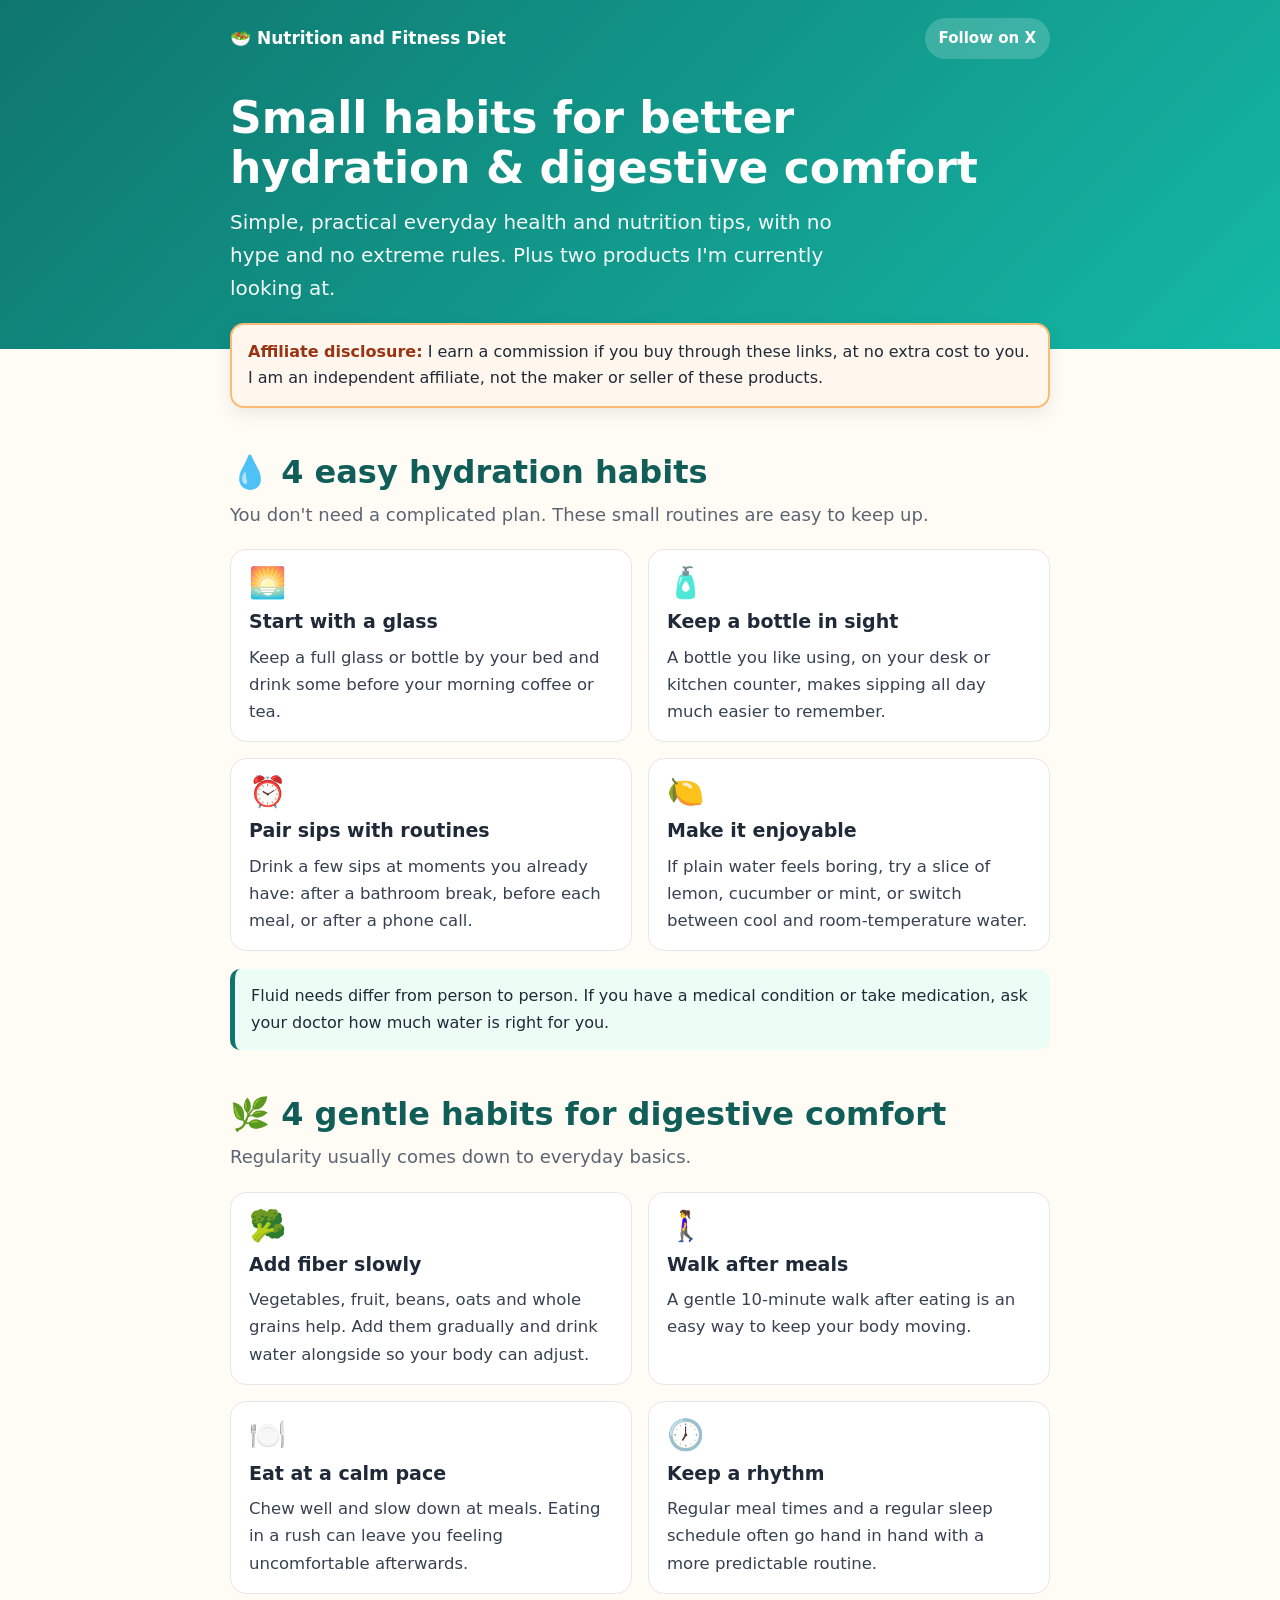
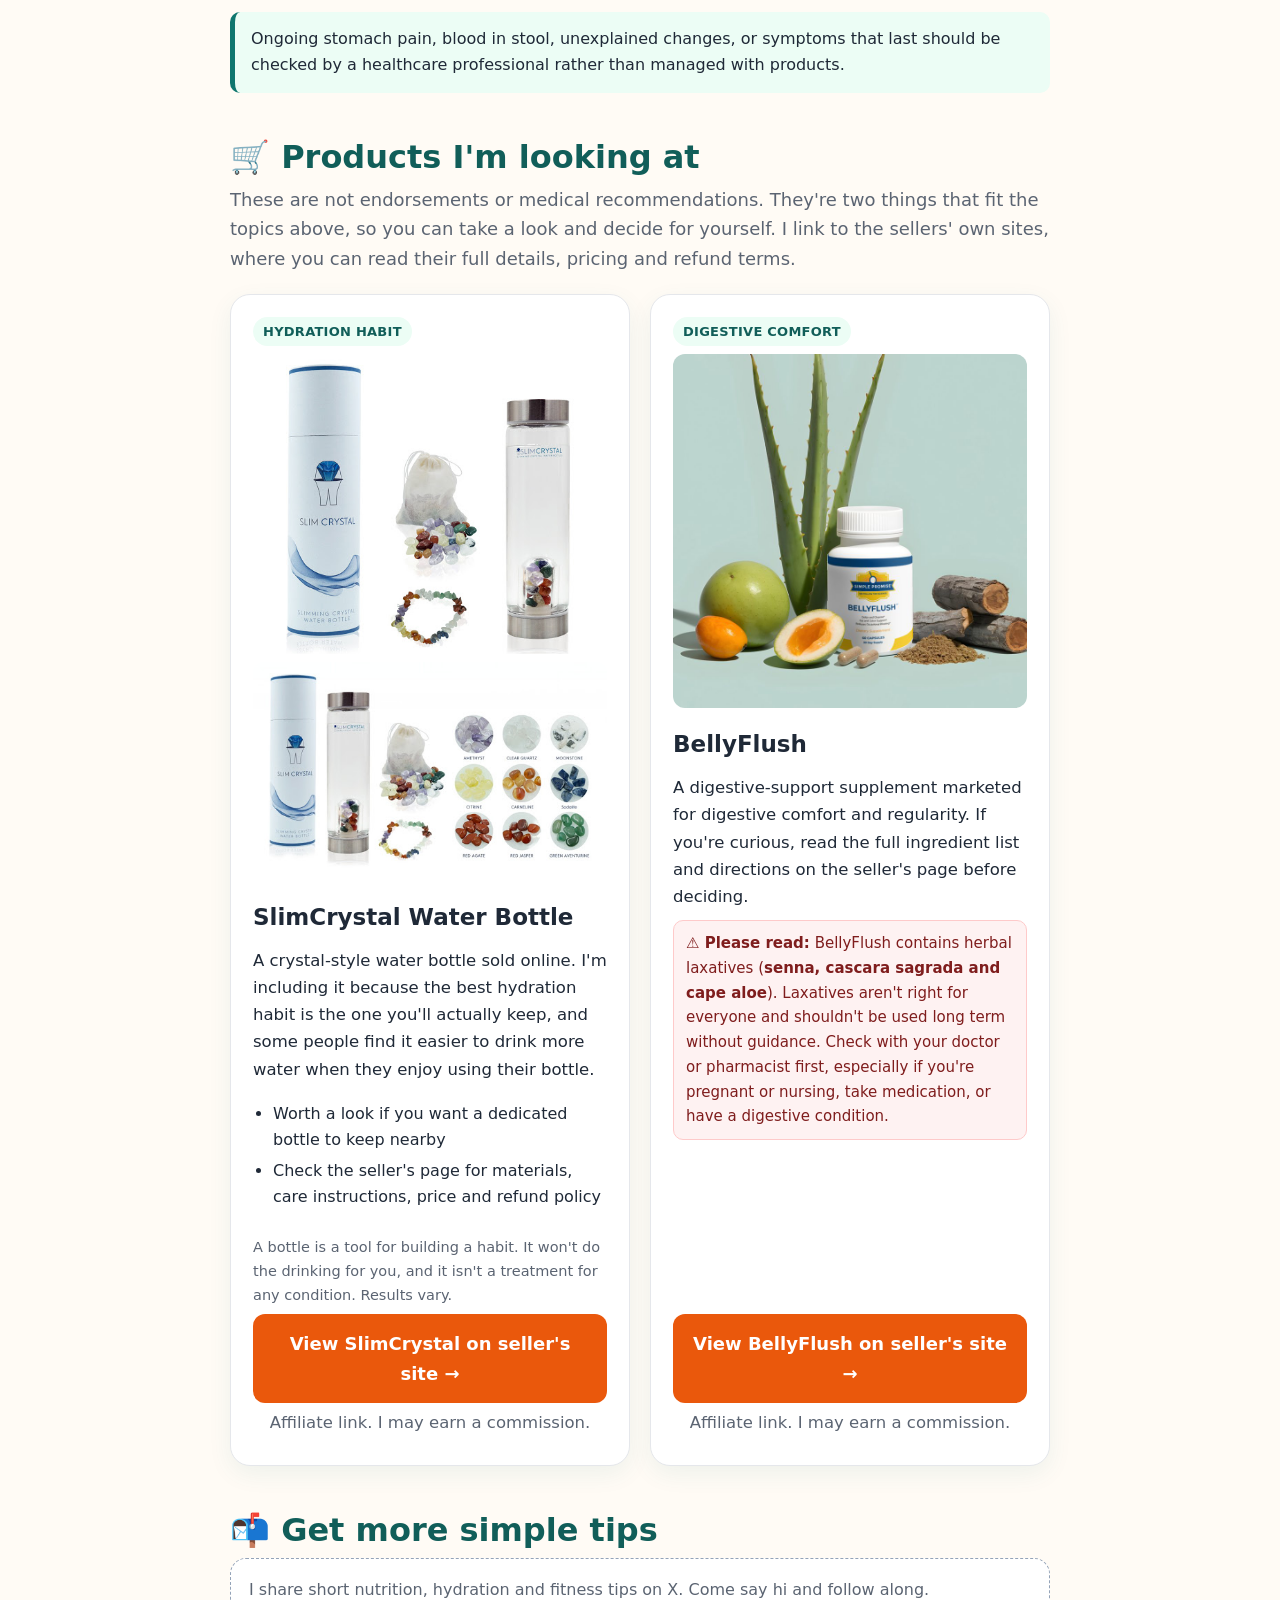
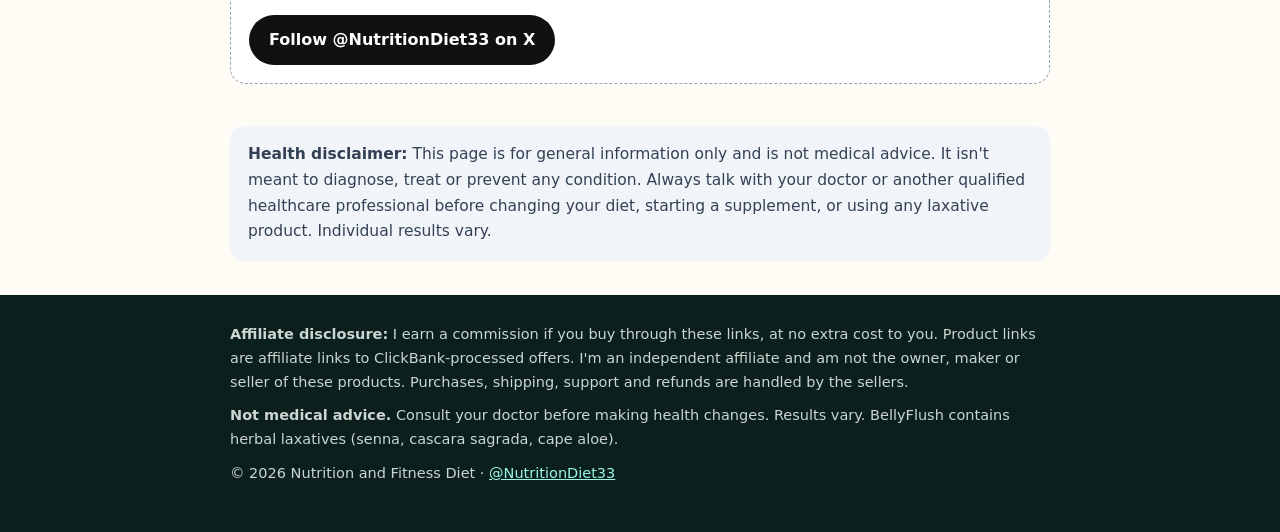
==== index.html @ aa46ad28 "Add SlimCrystal photos" ====
<!DOCTYPE html>
<html lang="en">
<head>
<meta charset="utf-8">
<meta name="viewport" content="width=device-width, initial-scale=1">
<title>Nutrition and Fitness Diet | Simple Hydration &amp; Gut-Health Habits</title>
<meta name="description" content="Simple, practical hydration and digestive-comfort habits for everyday life, plus two products I'm looking at (affiliate links).">
<meta name="theme-color" content="#0f766e">
<meta property="og:title" content="Nutrition and Fitness Diet: Simple Hydration &amp; Gut-Health Habits">
<meta property="og:description" content="Practical everyday habits for hydration and digestive comfort, plus products I'm looking at (affiliate links).">
<meta property="og:type" content="website">
<link rel="icon" href="data:image/svg+xml,%3Csvg xmlns='http://www.w3.org/2000/svg' viewBox='0 0 100 100'%3E%3Ctext y='.9em' font-size='90'%3E🥗%3C/text%3E%3C/svg%3E">
<style>
:root{--teal:#0f766e;--teal-d:#115e59;--mint:#ecfdf5;--sand:#fffbf5;--ink:#1f2937;--muted:#5b6472;--line:#e5e7eb;--accent:#ea580c}
*{box-sizing:border-box}
html{scroll-behavior:smooth}
body{margin:0;font-family:system-ui,-apple-system,"Segoe UI",Roboto,Helvetica,Arial,sans-serif;color:var(--ink);background:var(--sand);line-height:1.65;font-size:18px;-webkit-text-size-adjust:100%}
a{color:var(--teal-d)}
.wrap{max-width:860px;margin:0 auto;padding:0 20px}
header{background:linear-gradient(135deg,var(--teal),#14b8a6);color:#fff;padding:18px 0 44px}
.nav{display:flex;justify-content:space-between;align-items:center;gap:12px;font-weight:700}
.nav a{color:#fff;text-decoration:none;font-weight:600;font-size:15px;background:rgba(255,255,255,.18);padding:8px 14px;border-radius:999px}
.brand{font-size:17px;display:flex;align-items:center;gap:8px}
h1{font-size:clamp(28px,6vw,44px);line-height:1.15;margin:34px 0 12px}
header p.lead{font-size:clamp(17px,3.5vw,20px);max-width:620px;margin:0;opacity:.96}
.disclosure{background:#fff7ed;border:2px solid #fdba74;border-radius:14px;padding:14px 16px;margin:-26px 0 8px;font-size:16px;position:relative;box-shadow:0 6px 18px rgba(0,0,0,.08)}
.disclosure strong{color:#9a3412}
section{padding:36px 0 8px}
h2{font-size:clamp(23px,4.5vw,32px);line-height:1.25;margin:0 0 8px;color:var(--teal-d)}
.sub{color:var(--muted);margin:0 0 20px}
.grid{display:grid;gap:16px}
@media(min-width:680px){.grid.two{grid-template-columns:1fr 1fr}}
.tip{background:#fff;border:1px solid var(--line);border-radius:16px;padding:18px 18px 16px}
.tip .ic{font-size:30px;line-height:1}
.tip h3{margin:8px 0 6px;font-size:19px}
.tip p{margin:0;font-size:16.5px;color:#374151}
.note{background:var(--mint);border-left:5px solid var(--teal);border-radius:10px;padding:14px 16px;font-size:16px;margin-top:18px}
.cards{display:grid;gap:20px}
@media(min-width:760px){.cards{grid-template-columns:1fr 1fr}}
.card{background:#fff;border:1px solid var(--line);border-radius:20px;padding:22px;display:flex;flex-direction:column;box-shadow:0 8px 24px rgba(15,118,110,.07)}
.card .badge{align-self:flex-start;background:var(--mint);color:var(--teal-d);font-size:13px;font-weight:700;padding:4px 10px;border-radius:999px;letter-spacing:.02em}
.card .emoji{font-size:44px;margin:10px 0 0}
.card h3{font-size:23px;margin:6px 0 4px}
.card p{font-size:16.5px;margin:6px 0}
.card ul{padding-left:20px;margin:8px 0 16px;font-size:16px}
.card li{margin:4px 0}
.warn{background:#fef2f2;border:1px solid #fecaca;color:#7f1d1d;border-radius:10px;padding:10px 12px;font-size:15px;margin:4px 0 14px}
.card .spacer{flex:1}
.btn{display:block;text-align:center;background:var(--accent);color:#fff;text-decoration:none;font-weight:700;font-size:18px;padding:15px 18px;border-radius:12px;min-height:48px}
.btn:hover,.btn:focus{background:#c2410c}
.fine{font-size:13.5px;color:var(--muted);text-align:center;margin:8px 0 0}
.signup{background:#fff;border:1px dashed #94a3b8;border-radius:16px;padding:18px;margin-top:8px}
.signup p{margin:0;font-size:16px;color:var(--muted)}
.signup a.xbtn{display:inline-block;margin-top:12px;background:#111;color:#fff;text-decoration:none;font-weight:700;padding:12px 20px;border-radius:999px;font-size:16px}
.disclaimer{background:#f1f5f9;border-radius:14px;padding:16px 18px;font-size:15.5px;color:#334155;margin:34px 0 0}
footer{margin-top:34px;background:#0b1f1d;color:#cbd5d1;padding:28px 0 36px;font-size:14.5px}
footer a{color:#99f6e4}
footer p{margin:0 0 10px}
:focus-visible{outline:3px solid #fbbf24;outline-offset:2px}
</style>
</head>
<body>
<header>
  <div class="wrap">
    <div class="nav">
      <span class="brand">🥗 Nutrition and Fitness Diet</span>
      <a href="https://x.com/NutritionDiet33" target="_blank" rel="noopener">Follow on X</a>
    </div>
    <h1>Small habits for better hydration &amp; digestive comfort</h1>
    <p class="lead">Simple, practical everyday health and nutrition tips, with no hype and no extreme rules. Plus two products I'm currently looking at.</p>
  </div>
</header>

<main class="wrap">
  <div class="disclosure" role="note">
    <strong>Affiliate disclosure:</strong> I earn a commission if you buy through these links, at no extra cost to you. I am an independent affiliate, not the maker or seller of these products.
  </div>

  <section id="hydration">
    <h2>💧 4 easy hydration habits</h2>
    <p class="sub">You don't need a complicated plan. These small routines are easy to keep up.</p>
    <div class="grid two">
      <div class="tip"><div class="ic">🌅</div><h3>Start with a glass</h3><p>Keep a full glass or bottle by your bed and drink some before your morning coffee or tea.</p></div>
      <div class="tip"><div class="ic">🧴</div><h3>Keep a bottle in sight</h3><p>A bottle you like using, on your desk or kitchen counter, makes sipping all day much easier to remember.</p></div>
      <div class="tip"><div class="ic">⏰</div><h3>Pair sips with routines</h3><p>Drink a few sips at moments you already have: after a bathroom break, before each meal, or after a phone call.</p></div>
      <div class="tip"><div class="ic">🍋</div><h3>Make it enjoyable</h3><p>If plain water feels boring, try a slice of lemon, cucumber or mint, or switch between cool and room-temperature water.</p></div>
    </div>
    <div class="note">Fluid needs differ from person to person. If you have a medical condition or take medication, ask your doctor how much water is right for you.</div>
  </section>

  <section id="gut">
    <h2>🌿 4 gentle habits for digestive comfort</h2>
    <p class="sub">Regularity usually comes down to everyday basics.</p>
    <div class="grid two">
      <div class="tip"><div class="ic">🥦</div><h3>Add fiber slowly</h3><p>Vegetables, fruit, beans, oats and whole grains help. Add them gradually and drink water alongside so your body can adjust.</p></div>
      <div class="tip"><div class="ic">🚶‍♀️</div><h3>Walk after meals</h3><p>A gentle 10-minute walk after eating is an easy way to keep your body moving.</p></div>
      <div class="tip"><div class="ic">🍽️</div><h3>Eat at a calm pace</h3><p>Chew well and slow down at meals. Eating in a rush can leave you feeling uncomfortable afterwards.</p></div>
      <div class="tip"><div class="ic">🕖</div><h3>Keep a rhythm</h3><p>Regular meal times and a regular sleep schedule often go hand in hand with a more predictable routine.</p></div>
    </div>
    <div class="note">Ongoing stomach pain, blood in stool, unexplained changes, or symptoms that last should be checked by a healthcare professional rather than managed with products.</div>
  </section>

  <section id="products">
    <h2>🛒 Products I'm looking at</h2>
    <p class="sub">These are not endorsements or medical recommendations. They're two things that fit the topics above, so you can take a look and decide for yourself. I link to the sellers' own sites, where you can read their full details, pricing and refund terms.</p>
    <div class="cards">

      <article class="card">
        <span class="badge">HYDRATION HABIT</span>
        <img src="slimcrystal-1.jpg" alt="SlimCrystal glass water bottle with gift tube, crystal pouch and bracelet" width="512" height="433" loading="lazy" style="width:100%;height:auto;border-radius:12px;display:block;background:#fff;margin:8px 0 8px">
        <img src="slimcrystal-2.jpg" alt="SlimCrystal bottle set and the crystals included" width="512" height="317" loading="lazy" style="width:100%;height:auto;border-radius:12px;display:block;background:#fff;margin:0 0 12px">
        <h3>SlimCrystal Water Bottle</h3>
        <p>A crystal-style water bottle sold online. I'm including it because the best hydration habit is the one you'll actually keep, and some people find it easier to drink more water when they enjoy using their bottle.</p>
        <ul>
          <li>Worth a look if you want a dedicated bottle to keep nearby</li>
          <li>Check the seller's page for materials, care instructions, price and refund policy</li>
        </ul>
        <p style="font-size:14.5px;color:var(--muted)">A bottle is a tool for building a habit. It won't do the drinking for you, and it isn't a treatment for any condition. Results vary.</p>
        <div class="spacer"></div>
        <a class="btn" href="https://e55ddir9w6vea29dpgvyzu5lps.hop.clickbank.net" target="_blank" rel="sponsored nofollow noopener">View SlimCrystal on seller's site →</a>
        <p class="fine">Affiliate link. I may earn a commission.</p>
      </article>

      <article class="card">
        <span class="badge">DIGESTIVE COMFORT</span>
        <img src="bellyflush.jpg" alt="BellyFlush supplement bottle with aloe, fruit and bark" width="800" height="800" loading="lazy" style="width:100%;height:auto;border-radius:12px;margin:8px 0 12px;display:block">
        <h3>BellyFlush</h3>
        <p>A digestive-support supplement marketed for digestive comfort and regularity. If you're curious, read the full ingredient list and directions on the seller's page before deciding.</p>
        <div class="warn"><strong>⚠️ Please read:</strong> BellyFlush contains herbal laxatives (<strong>senna, cascara sagrada and cape aloe</strong>). Laxatives aren't right for everyone and shouldn't be used long term without guidance. Check with your doctor or pharmacist first, especially if you're pregnant or nursing, take medication, or have a digestive condition.</div>
        <div class="spacer"></div>
        <a class="btn" href="https://a578drvfzavfnsa5oa-wj38r28.hop.clickbank.net" target="_blank" rel="sponsored nofollow noopener">View BellyFlush on seller's site →</a>
        <p class="fine">Affiliate link. I may earn a commission.</p>
      </article>

    </div>
  </section>

  <section id="follow">
    <h2>📬 Get more simple tips</h2>
    <div class="signup">
      <p>I share short nutrition, hydration and fitness tips on X. Come say hi and follow along.</p>
      <a class="xbtn" href="https://x.com/NutritionDiet33" target="_blank" rel="noopener">Follow @NutritionDiet33 on X</a>
    </div>
  </section>

  <div class="disclaimer">
    <strong>Health disclaimer:</strong> This page is for general information only and is not medical advice. It isn't meant to diagnose, treat or prevent any condition. Always talk with your doctor or another qualified healthcare professional before changing your diet, starting a supplement, or using any laxative product. Individual results vary.
  </div>
</main>

<footer>
  <div class="wrap">
    <p><strong>Affiliate disclosure:</strong> I earn a commission if you buy through these links, at no extra cost to you. Product links are affiliate links to ClickBank-processed offers. I'm an independent affiliate and am not the owner, maker or seller of these products. Purchases, shipping, support and refunds are handled by the sellers.</p>
    <p><strong>Not medical advice.</strong> Consult your doctor before making health changes. Results vary. BellyFlush contains herbal laxatives (senna, cascara sagrada, cape aloe).</p>
    <p>© <span id="y">2026</span> Nutrition and Fitness Diet · <a href="https://x.com/NutritionDiet33" target="_blank" rel="noopener">@NutritionDiet33</a></p>
  </div>
</footer>
<script>document.getElementById('y').textContent=new Date().getFullYear()</script>
</body>
</html>
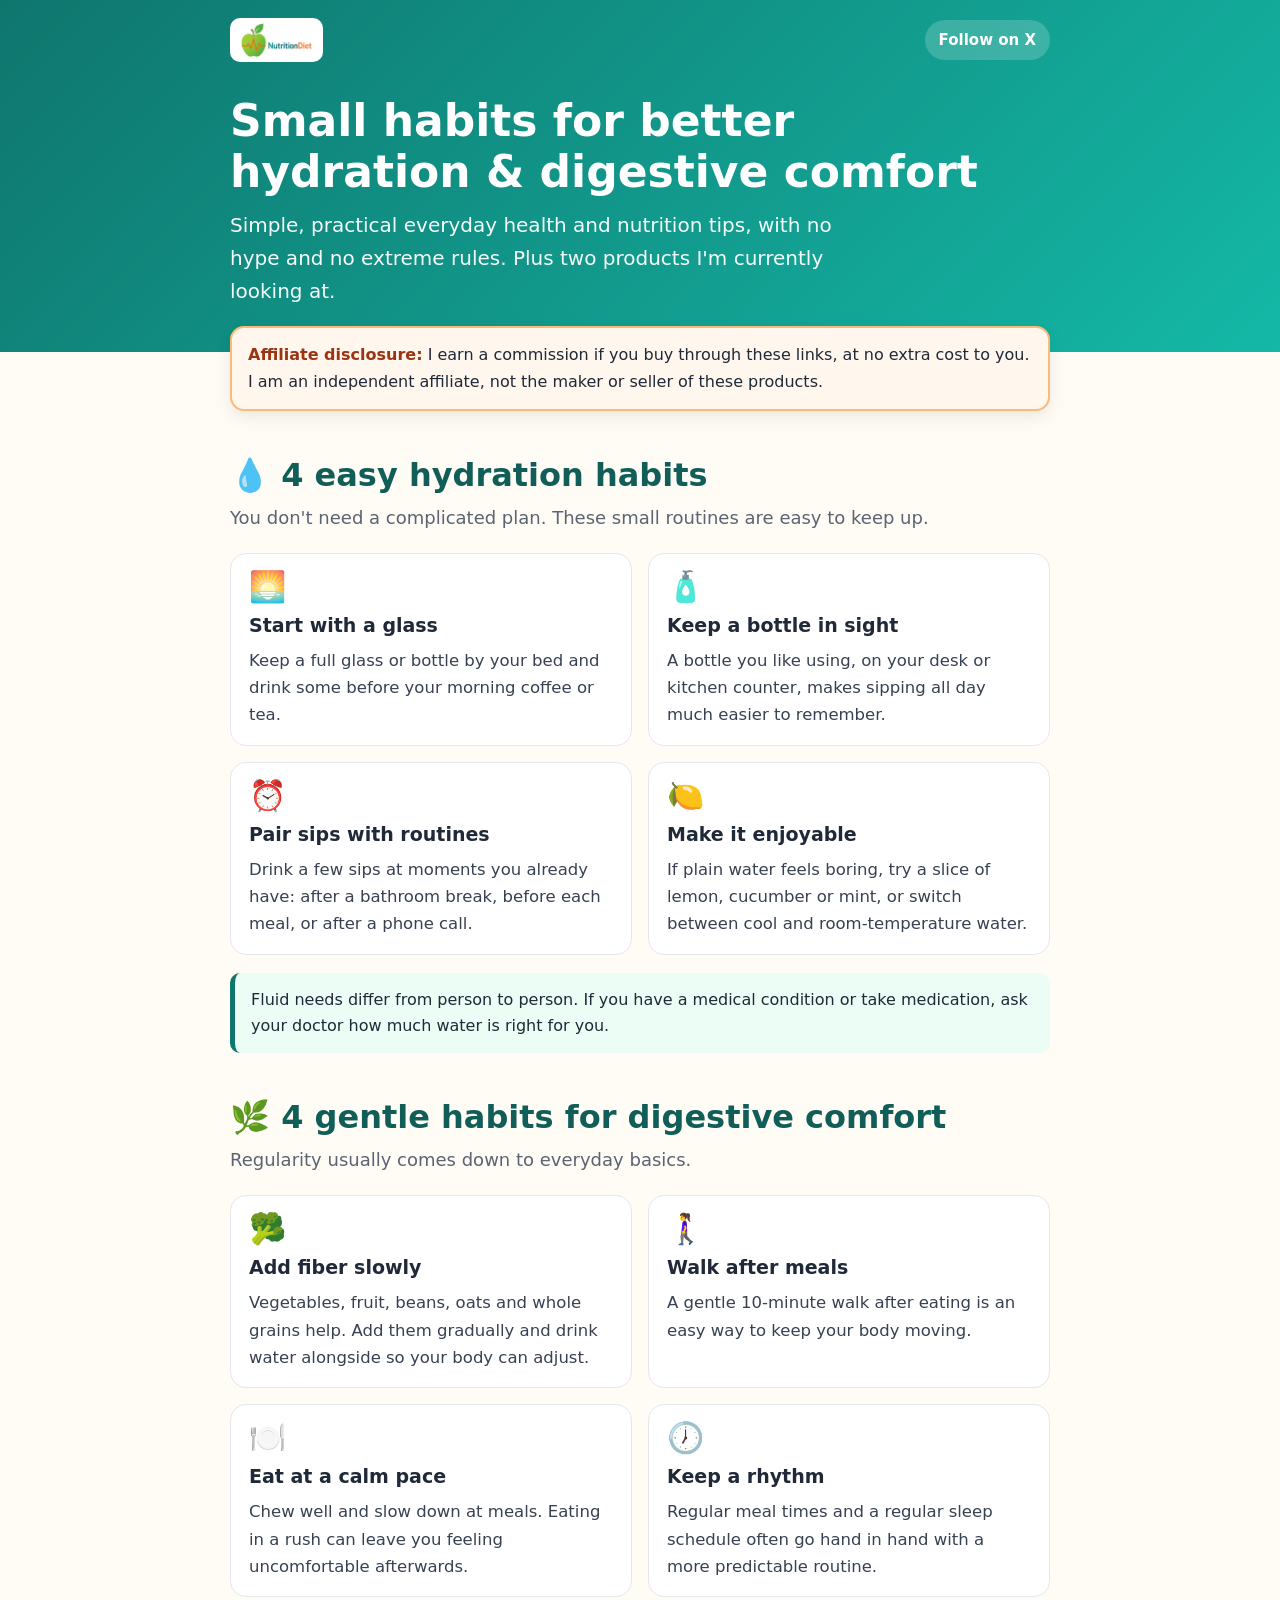
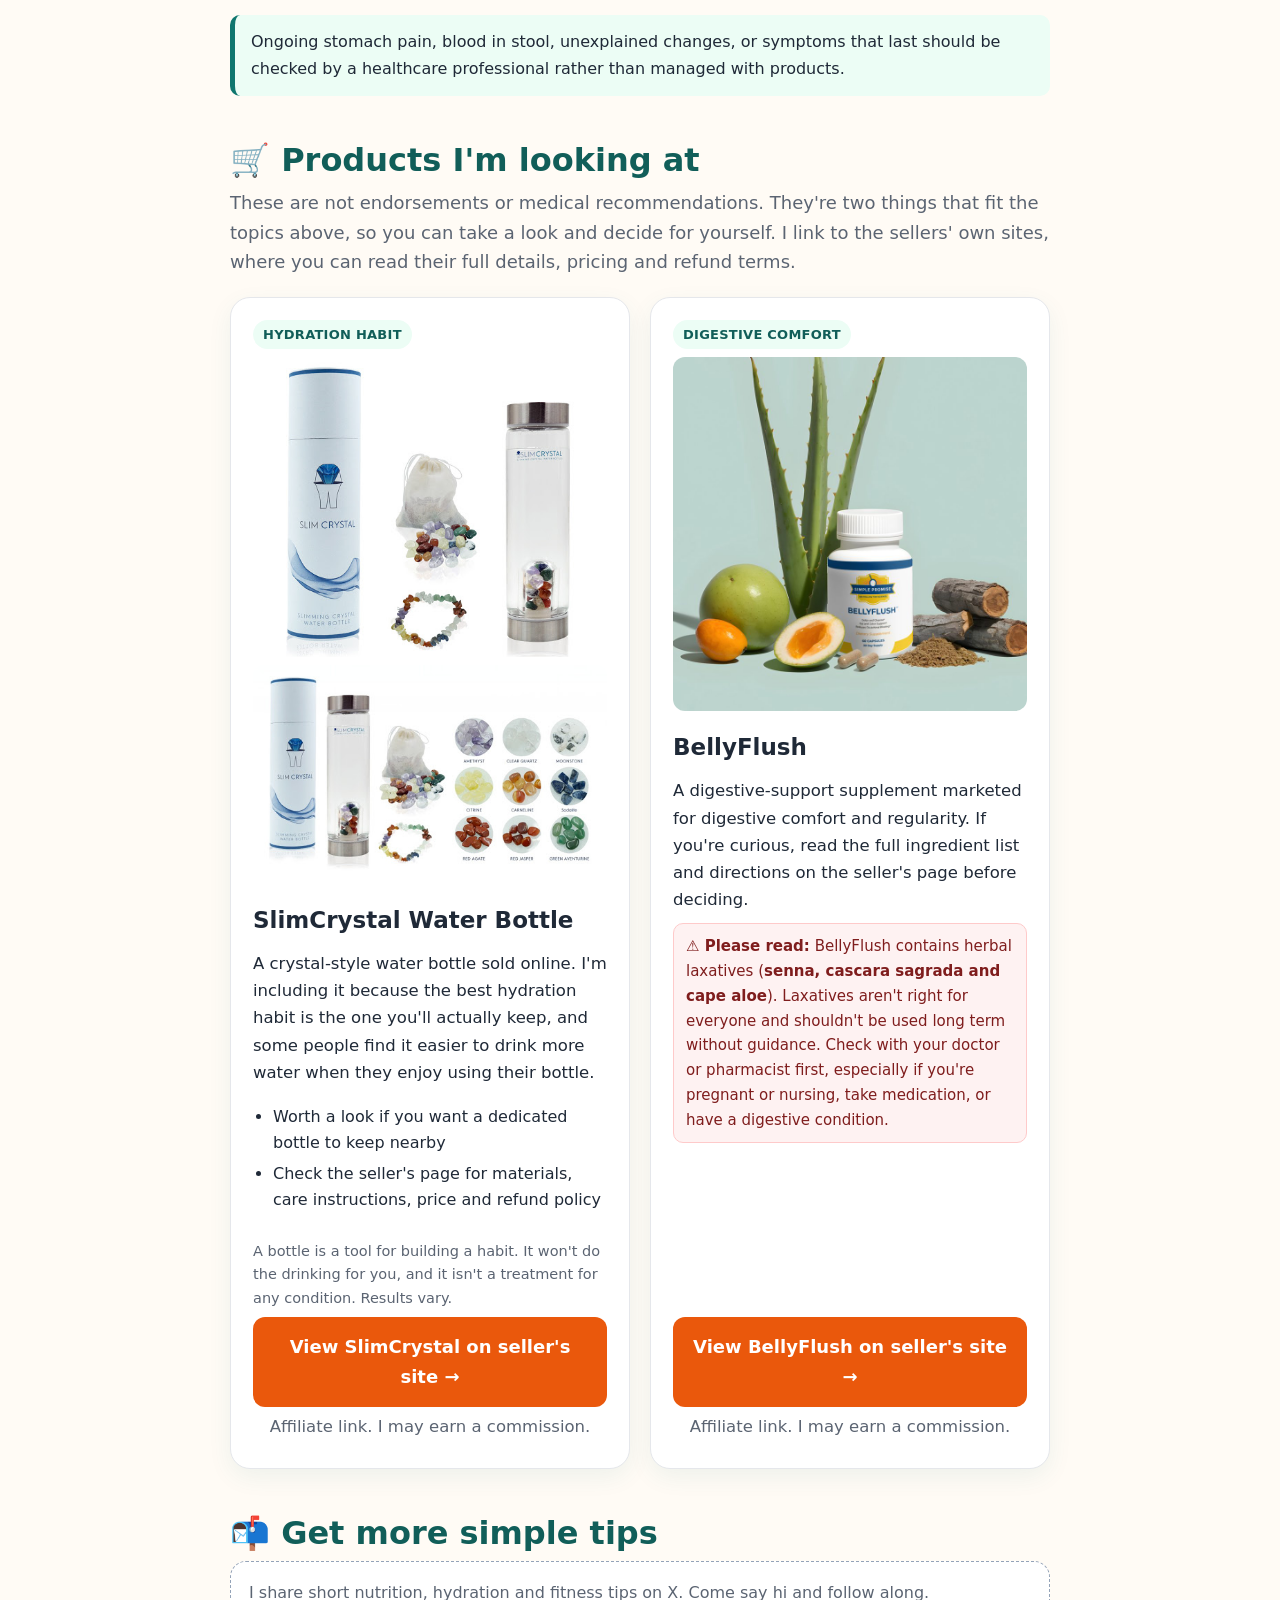
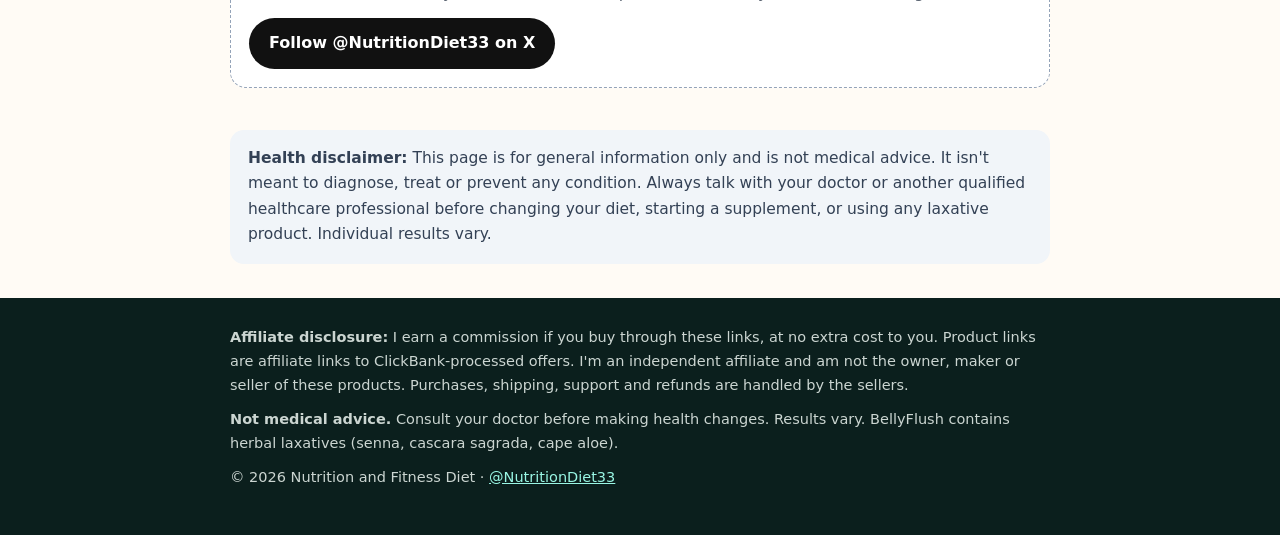
==== commit 06194462: "Use logo in header" ====
--- a/index.html
+++ b/index.html
@@ -63,7 +63,7 @@
 <header>
   <div class="wrap">
     <div class="nav">
-      <span class="brand">🥗 Nutrition and Fitness Diet</span>
+      <span class="brand"><img src="logo.png" alt="NutritionDiet logo" width="600" height="294" style="height:44px;width:auto;background:#fff;border-radius:10px;padding:4px 10px;display:block"></span>
       <a href="https://x.com/NutritionDiet33" target="_blank" rel="noopener">Follow on X</a>
     </div>
     <h1>Small habits for better hydration &amp; digestive comfort</h1>
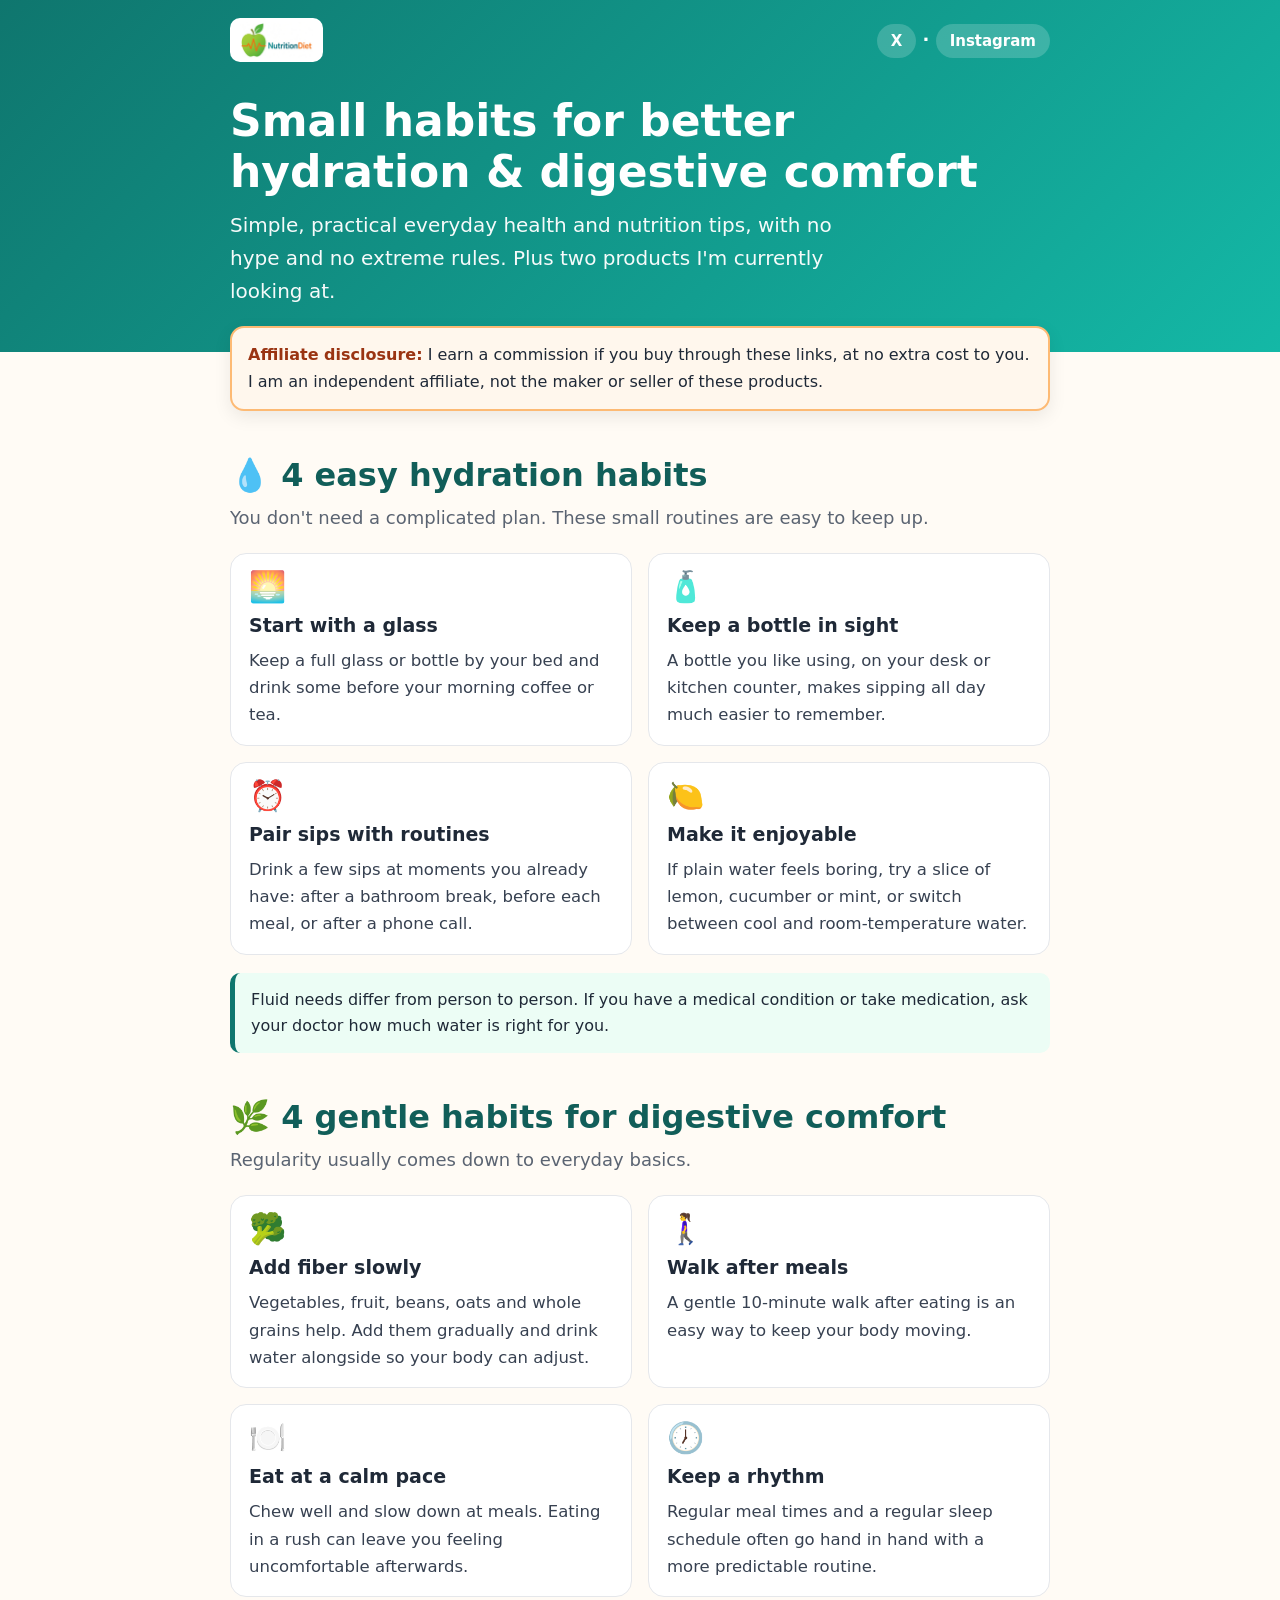
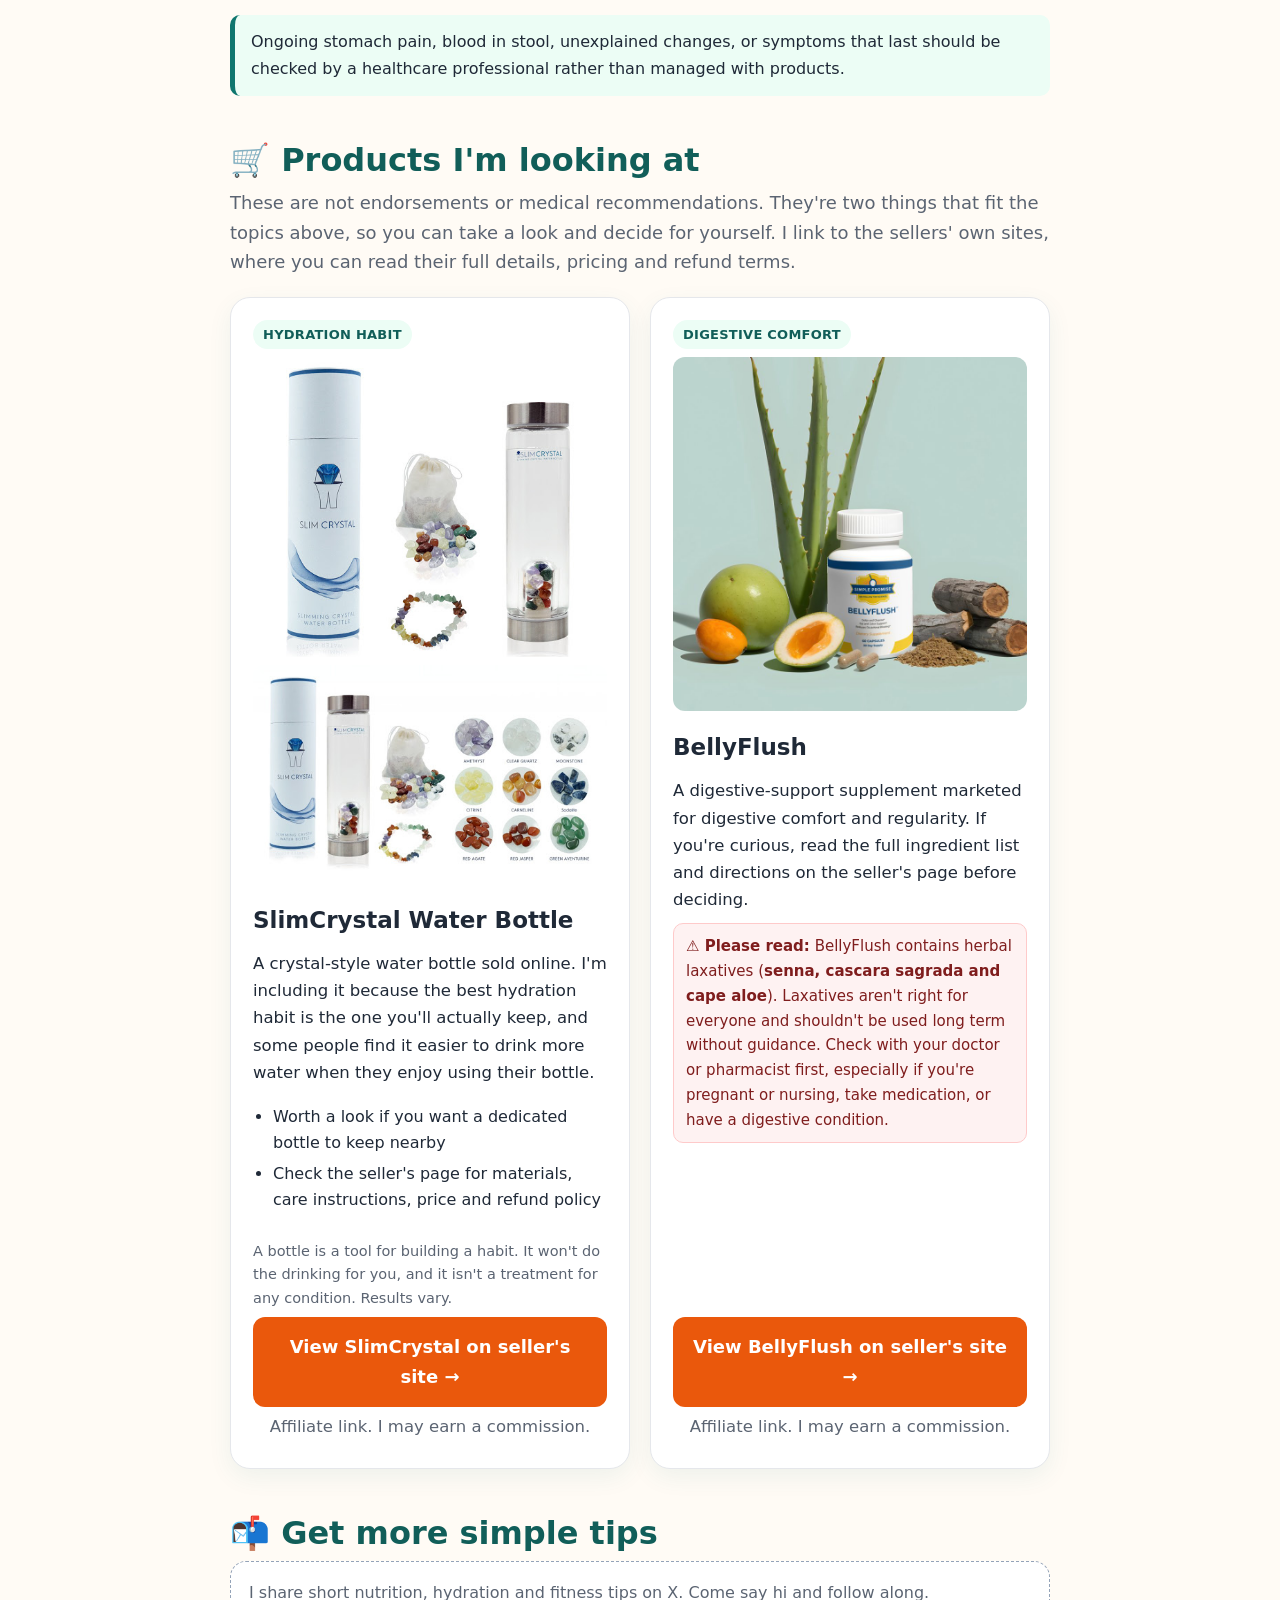
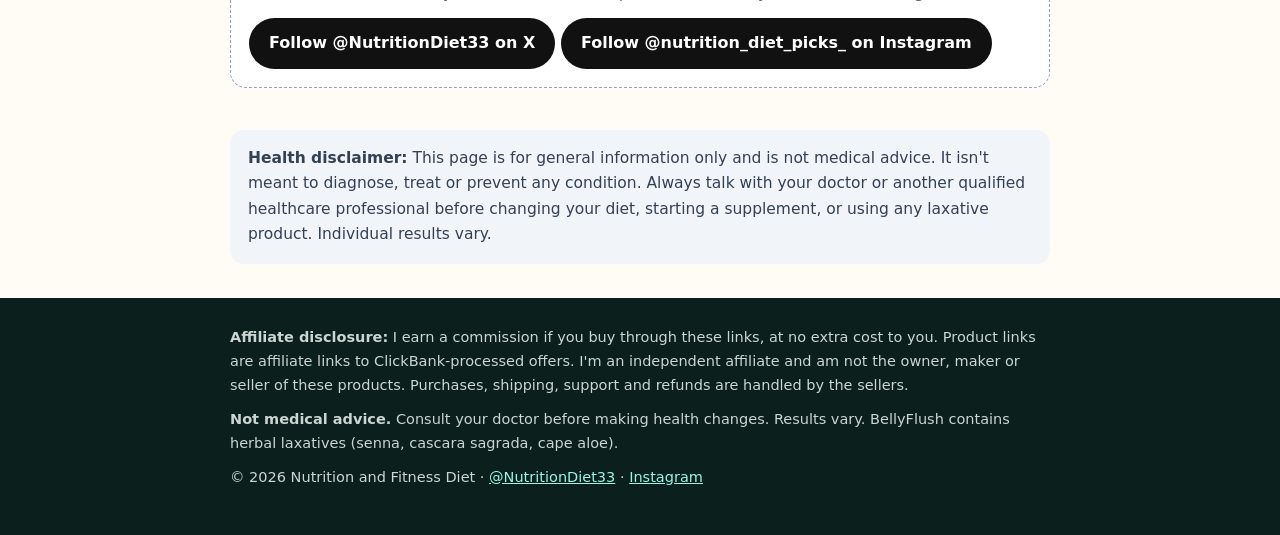
==== commit 34c34723: "Add Instagram links" ====
--- a/index.html
+++ b/index.html
@@ -64,7 +64,7 @@
   <div class="wrap">
     <div class="nav">
       <span class="brand"><img src="logo.png" alt="NutritionDiet logo" width="600" height="294" style="height:44px;width:auto;background:#fff;border-radius:10px;padding:4px 10px;display:block"></span>
-      <a href="https://x.com/NutritionDiet33" target="_blank" rel="noopener">Follow on X</a>
+      <span><a href="https://x.com/NutritionDiet33" target="_blank" rel="noopener">X</a> · <a href="https://www.instagram.com/nutrition_diet_picks_/" target="_blank" rel="noopener">Instagram</a></span>
     </div>
     <h1>Small habits for better hydration &amp; digestive comfort</h1>
     <p class="lead">Simple, practical everyday health and nutrition tips, with no hype and no extreme rules. Plus two products I'm currently looking at.</p>
@@ -140,6 +140,7 @@
     <div class="signup">
       <p>I share short nutrition, hydration and fitness tips on X. Come say hi and follow along.</p>
       <a class="xbtn" href="https://x.com/NutritionDiet33" target="_blank" rel="noopener">Follow @NutritionDiet33 on X</a>
+      <a class="xbtn" href="https://www.instagram.com/nutrition_diet_picks_/" target="_blank" rel="noopener" style="margin-top:10px">Follow @nutrition_diet_picks_ on Instagram</a>
     </div>
   </section>
 
@@ -152,7 +153,7 @@
   <div class="wrap">
     <p><strong>Affiliate disclosure:</strong> I earn a commission if you buy through these links, at no extra cost to you. Product links are affiliate links to ClickBank-processed offers. I'm an independent affiliate and am not the owner, maker or seller of these products. Purchases, shipping, support and refunds are handled by the sellers.</p>
     <p><strong>Not medical advice.</strong> Consult your doctor before making health changes. Results vary. BellyFlush contains herbal laxatives (senna, cascara sagrada, cape aloe).</p>
-    <p>© <span id="y">2026</span> Nutrition and Fitness Diet · <a href="https://x.com/NutritionDiet33" target="_blank" rel="noopener">@NutritionDiet33</a></p>
+    <p>© <span id="y">2026</span> Nutrition and Fitness Diet · <a href="https://x.com/NutritionDiet33" target="_blank" rel="noopener">@NutritionDiet33</a> · <a href="https://www.instagram.com/nutrition_diet_picks_/" target="_blank" rel="noopener">Instagram</a></p>
   </div>
 </footer>
 <script>document.getElementById('y').textContent=new Date().getFullYear()</script>
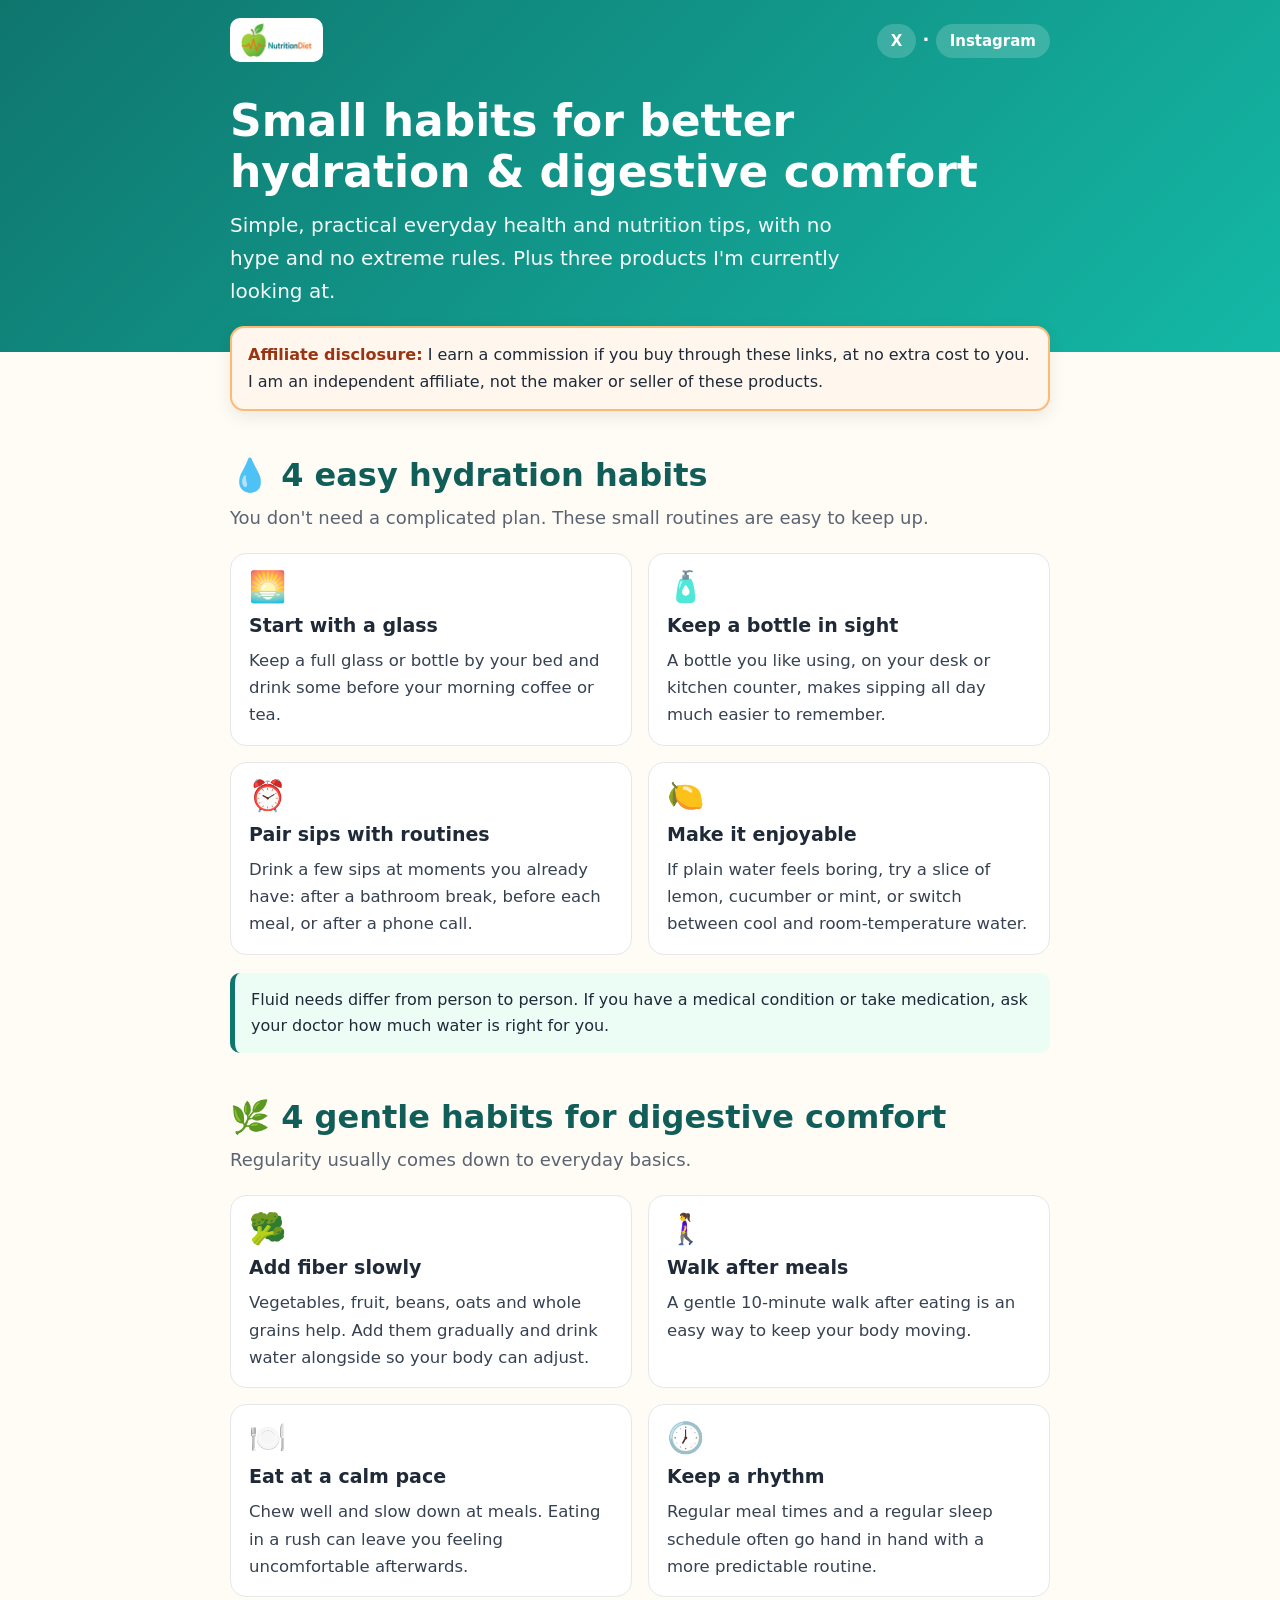
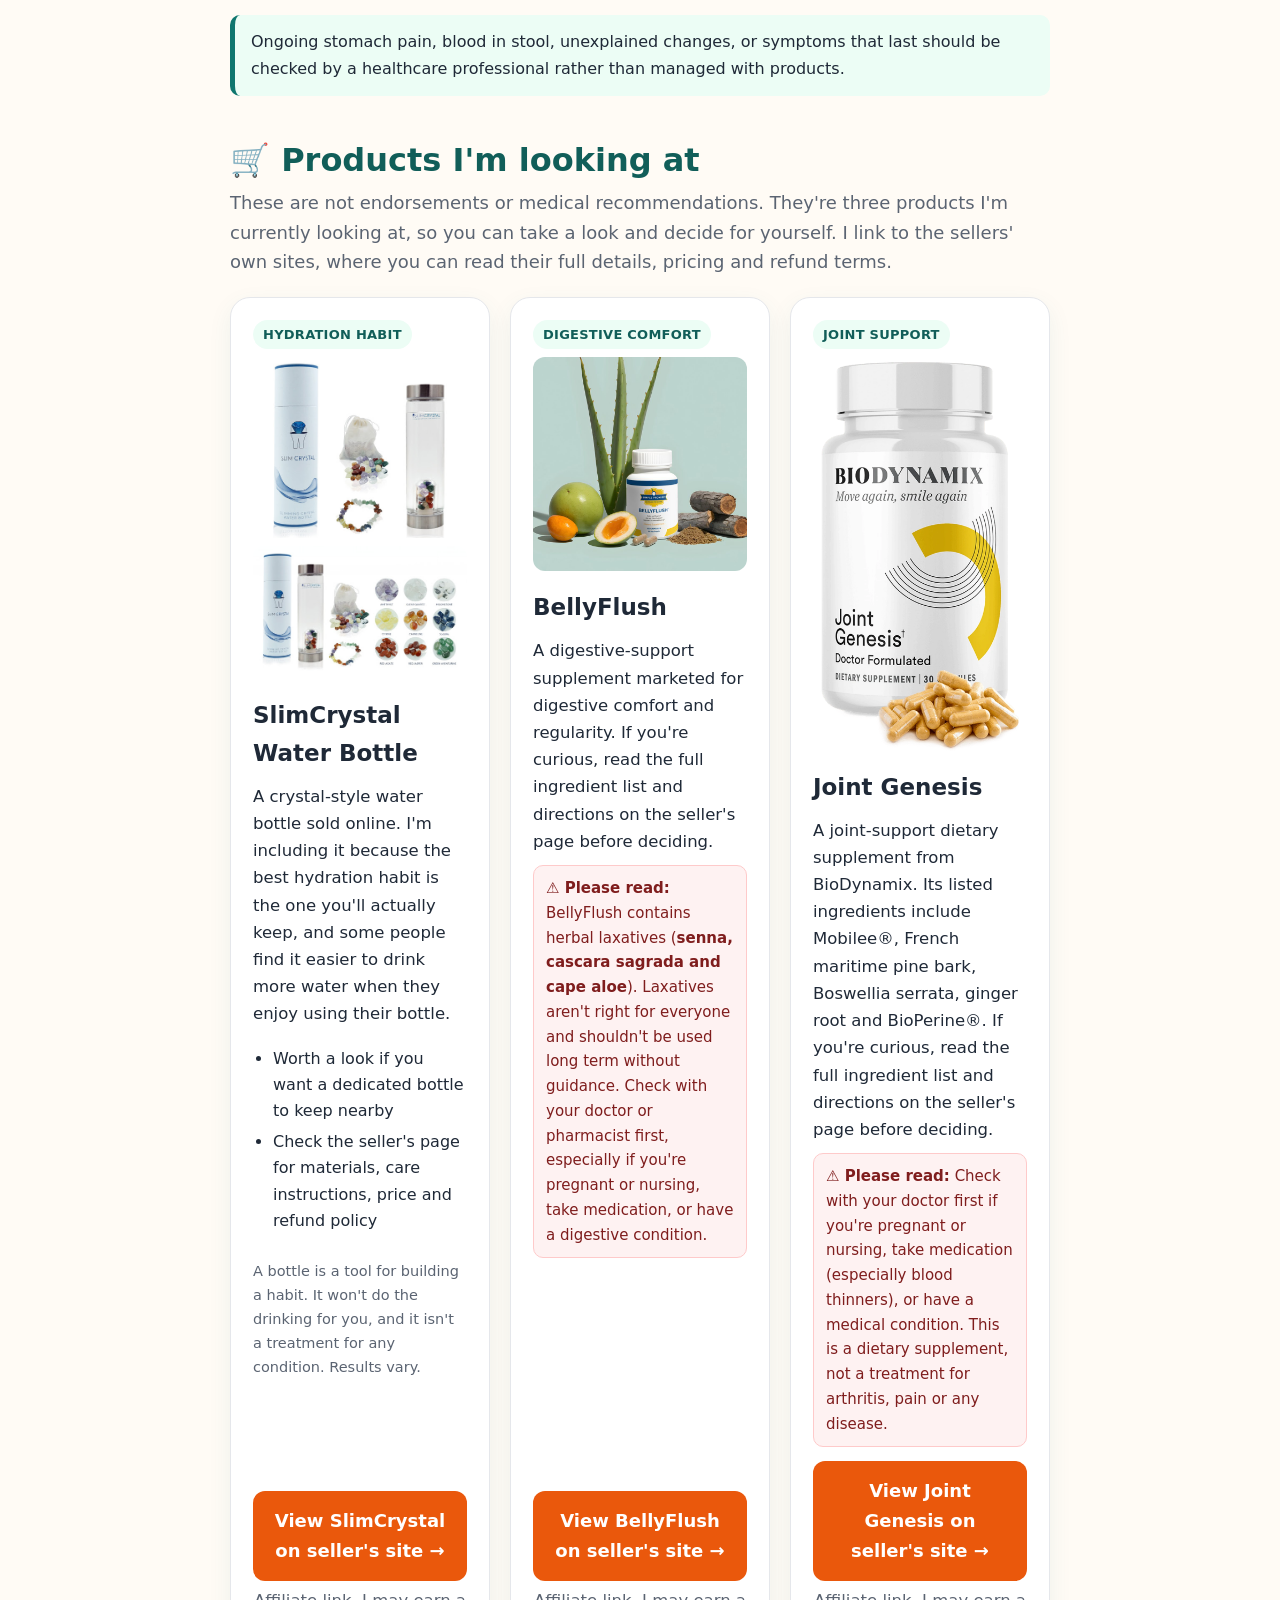
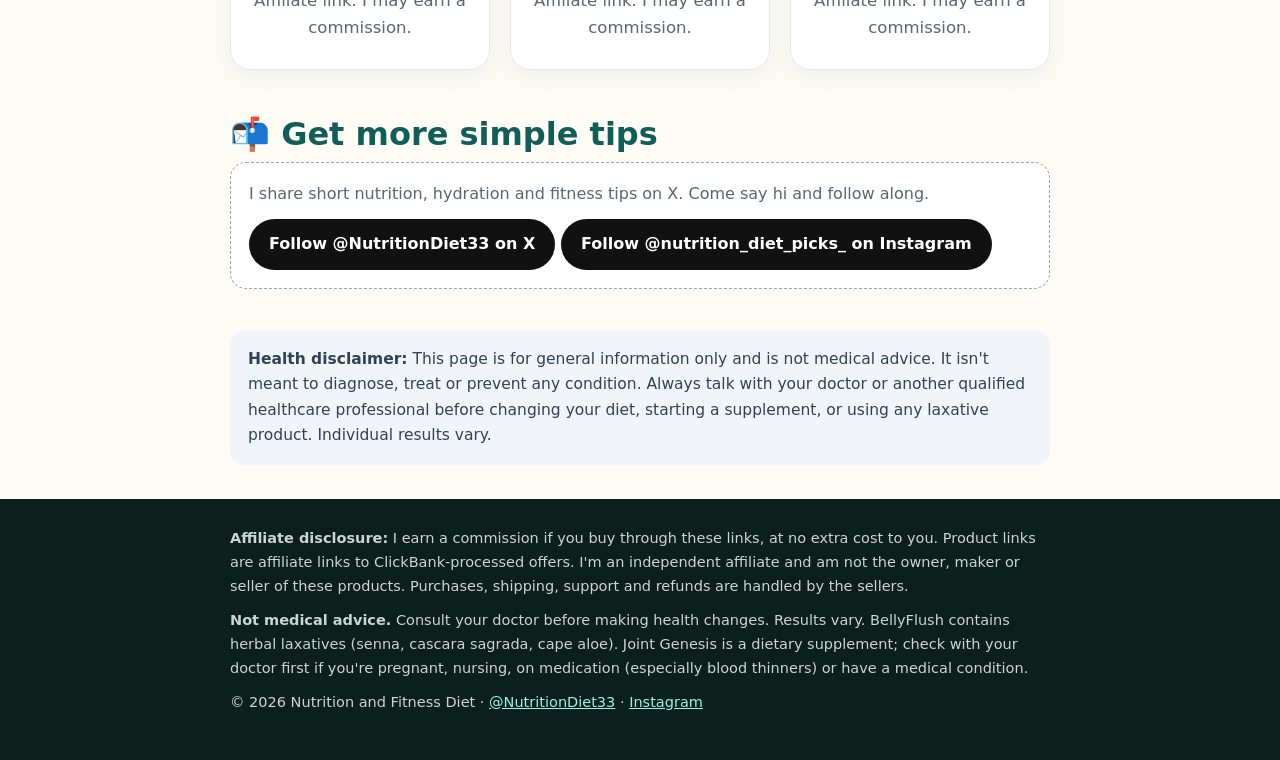
==== commit 206bf1f0: "Add Joint Genesis product card to the landing page" ====
--- a/index.html
+++ b/index.html
@@ -4,7 +4,7 @@
 <meta charset="utf-8">
 <meta name="viewport" content="width=device-width, initial-scale=1">
 <title>Nutrition and Fitness Diet | Simple Hydration &amp; Gut-Health Habits</title>
-<meta name="description" content="Simple, practical hydration and digestive-comfort habits for everyday life, plus two products I'm looking at (affiliate links).">
+<meta name="description" content="Simple, practical hydration and digestive-comfort habits for everyday life, plus three products I'm looking at (affiliate links).">
 <meta name="theme-color" content="#0f766e">
 <meta property="og:title" content="Nutrition and Fitness Diet: Simple Hydration &amp; Gut-Health Habits">
 <meta property="og:description" content="Practical everyday habits for hydration and digestive comfort, plus products I'm looking at (affiliate links).">
@@ -36,7 +36,7 @@
 .tip p{margin:0;font-size:16.5px;color:#374151}
 .note{background:var(--mint);border-left:5px solid var(--teal);border-radius:10px;padding:14px 16px;font-size:16px;margin-top:18px}
 .cards{display:grid;gap:20px}
-@media(min-width:760px){.cards{grid-template-columns:1fr 1fr}}
+@media(min-width:760px){.cards{grid-template-columns:1fr 1fr 1fr}}
 .card{background:#fff;border:1px solid var(--line);border-radius:20px;padding:22px;display:flex;flex-direction:column;box-shadow:0 8px 24px rgba(15,118,110,.07)}
 .card .badge{align-self:flex-start;background:var(--mint);color:var(--teal-d);font-size:13px;font-weight:700;padding:4px 10px;border-radius:999px;letter-spacing:.02em}
 .card .emoji{font-size:44px;margin:10px 0 0}
@@ -67,7 +67,7 @@
       <span><a href="https://x.com/NutritionDiet33" target="_blank" rel="noopener">X</a> · <a href="https://www.instagram.com/nutrition_diet_picks_/" target="_blank" rel="noopener">Instagram</a></span>
     </div>
     <h1>Small habits for better hydration &amp; digestive comfort</h1>
-    <p class="lead">Simple, practical everyday health and nutrition tips, with no hype and no extreme rules. Plus two products I'm currently looking at.</p>
+    <p class="lead">Simple, practical everyday health and nutrition tips, with no hype and no extreme rules. Plus three products I'm currently looking at.</p>
   </div>
 </header>
 
@@ -102,7 +102,7 @@
 
   <section id="products">
     <h2>🛒 Products I'm looking at</h2>
-    <p class="sub">These are not endorsements or medical recommendations. They're two things that fit the topics above, so you can take a look and decide for yourself. I link to the sellers' own sites, where you can read their full details, pricing and refund terms.</p>
+    <p class="sub">These are not endorsements or medical recommendations. They're three products I'm currently looking at, so you can take a look and decide for yourself. I link to the sellers' own sites, where you can read their full details, pricing and refund terms.</p>
     <div class="cards">
 
       <article class="card">
@@ -132,6 +132,18 @@
         <p class="fine">Affiliate link. I may earn a commission.</p>
       </article>
 
+
+      <article class="card">
+        <span class="badge">JOINT SUPPORT</span>
+        <img src="jointgenesis.webp" alt="Joint Genesis supplement bottle and capsules by BioDynamix" width="800" height="1470" loading="lazy" style="width:100%;height:auto;border-radius:12px;margin:8px 0 12px;display:block;background:#fff">
+        <h3>Joint Genesis</h3>
+        <p>A joint-support dietary supplement from BioDynamix. Its listed ingredients include Mobilee®, French maritime pine bark, Boswellia serrata, ginger root and BioPerine®. If you're curious, read the full ingredient list and directions on the seller's page before deciding.</p>
+        <div class="warn"><strong>⚠️ Please read:</strong> Check with your doctor first if you're pregnant or nursing, take medication (especially blood thinners), or have a medical condition. This is a dietary supplement, not a treatment for arthritis, pain or any disease.</div>
+        <div class="spacer"></div>
+        <a class="btn" href="https://9dc07pyd3czmgyhgx7xfv8-m0u.hop.clickbank.net" target="_blank" rel="sponsored nofollow noopener">View Joint Genesis on seller's site →</a>
+        <p class="fine">Affiliate link. I may earn a commission.</p>
+      </article>
+
     </div>
   </section>
 
@@ -152,7 +164,7 @@
 <footer>
   <div class="wrap">
     <p><strong>Affiliate disclosure:</strong> I earn a commission if you buy through these links, at no extra cost to you. Product links are affiliate links to ClickBank-processed offers. I'm an independent affiliate and am not the owner, maker or seller of these products. Purchases, shipping, support and refunds are handled by the sellers.</p>
-    <p><strong>Not medical advice.</strong> Consult your doctor before making health changes. Results vary. BellyFlush contains herbal laxatives (senna, cascara sagrada, cape aloe).</p>
+    <p><strong>Not medical advice.</strong> Consult your doctor before making health changes. Results vary. BellyFlush contains herbal laxatives (senna, cascara sagrada, cape aloe). Joint Genesis is a dietary supplement; check with your doctor first if you're pregnant, nursing, on medication (especially blood thinners) or have a medical condition.</p>
     <p>© <span id="y">2026</span> Nutrition and Fitness Diet · <a href="https://x.com/NutritionDiet33" target="_blank" rel="noopener">@NutritionDiet33</a> · <a href="https://www.instagram.com/nutrition_diet_picks_/" target="_blank" rel="noopener">Instagram</a></p>
   </div>
 </footer>
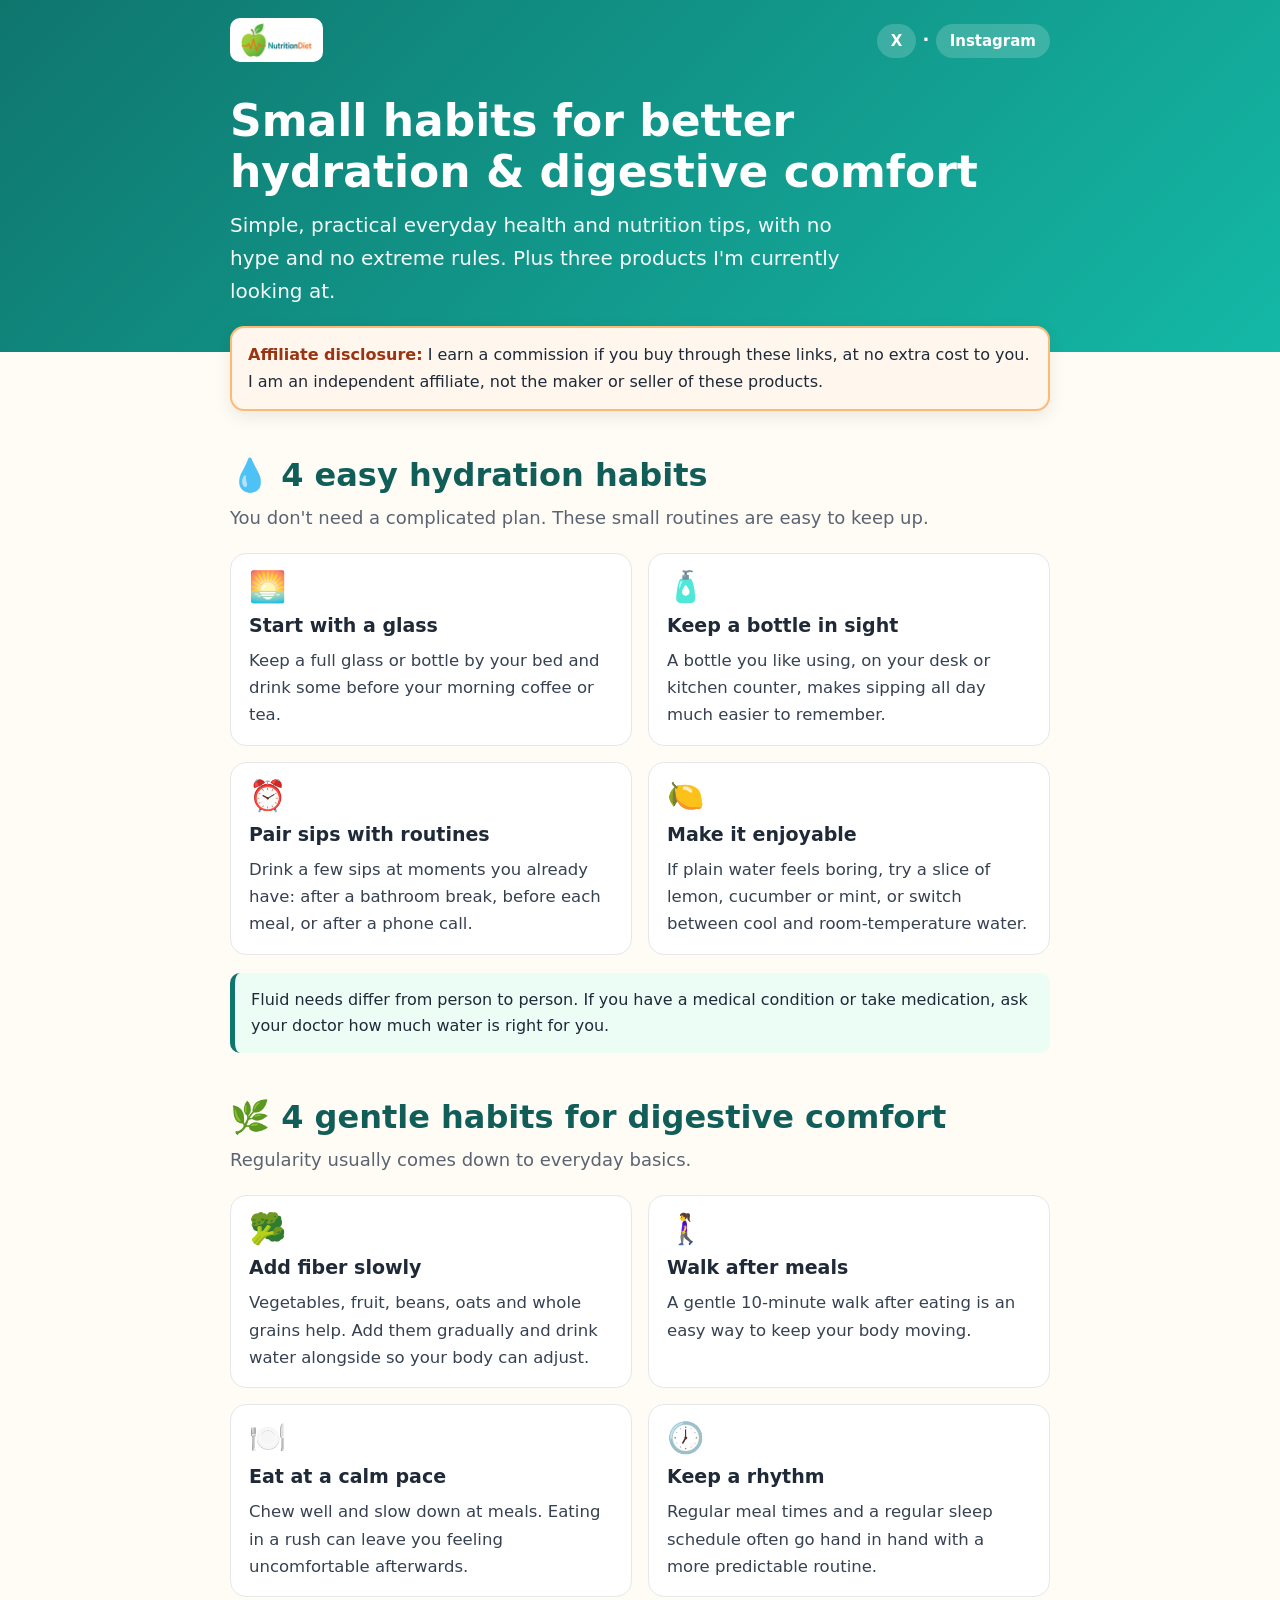
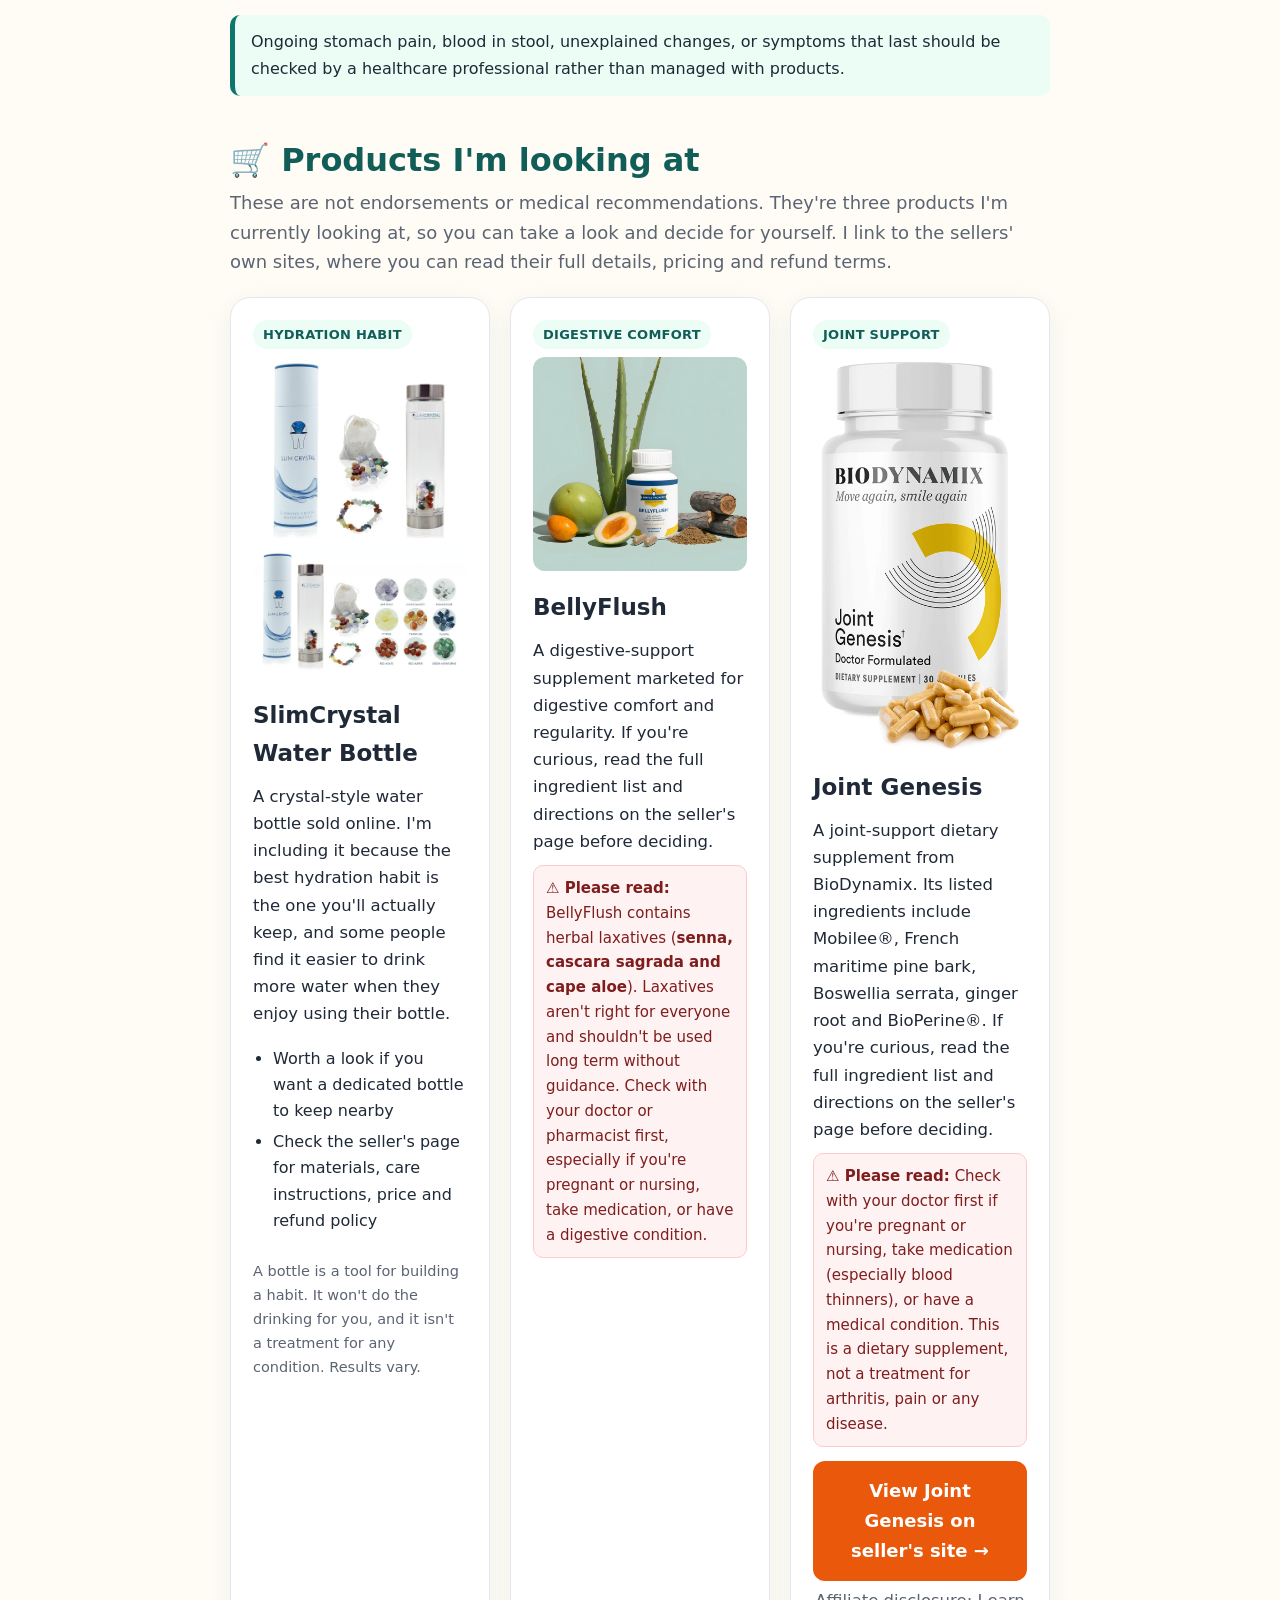
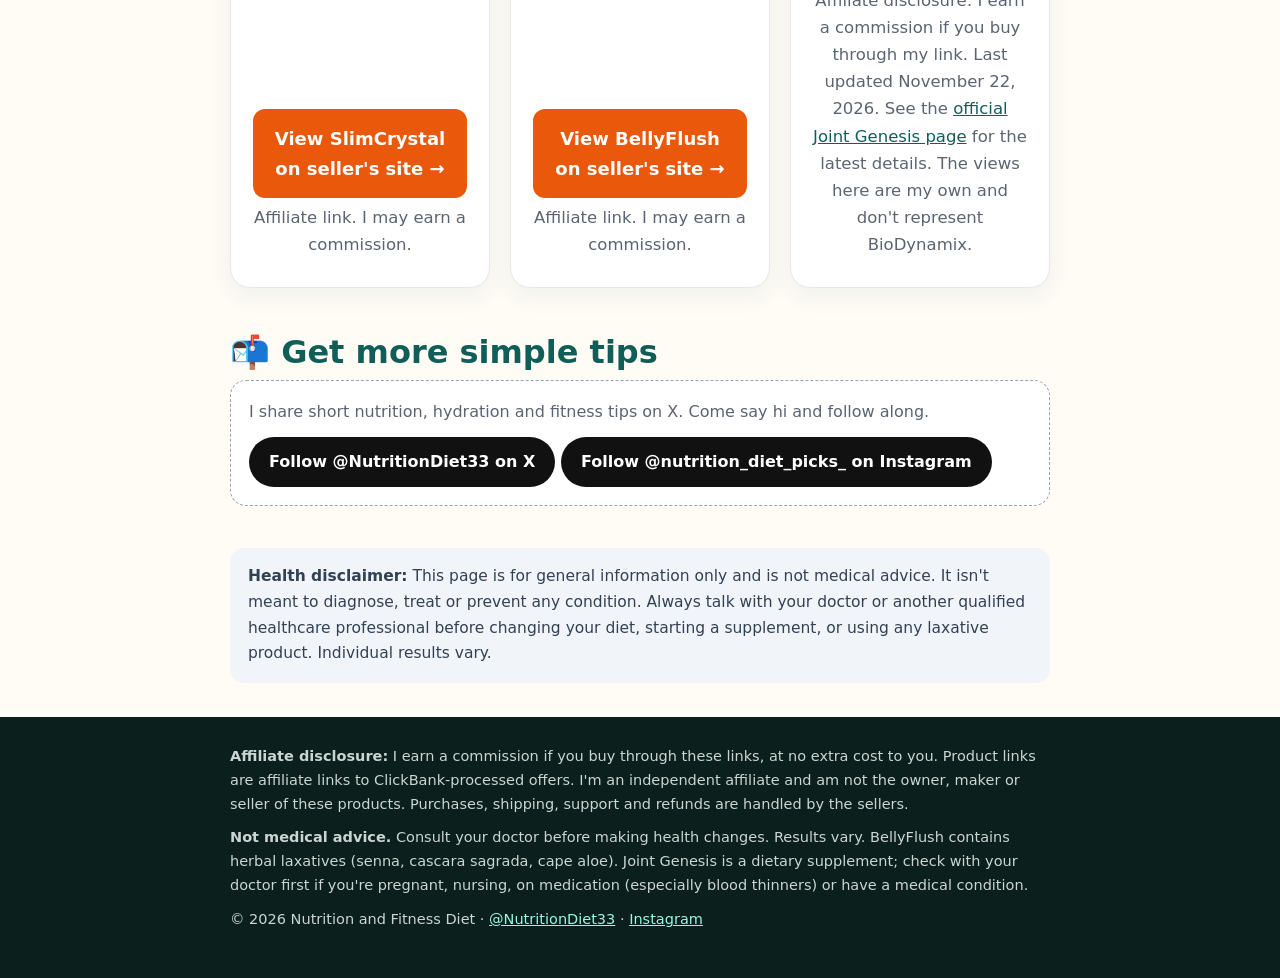
==== commit efa4a74e: "Add Joint Genesis Section 4(b) affiliate disclosure on the landing page" ====
--- a/index.html
+++ b/index.html
@@ -141,7 +141,7 @@
         <div class="warn"><strong>⚠️ Please read:</strong> Check with your doctor first if you're pregnant or nursing, take medication (especially blood thinners), or have a medical condition. This is a dietary supplement, not a treatment for arthritis, pain or any disease.</div>
         <div class="spacer"></div>
         <a class="btn" href="https://9dc07pyd3czmgyhgx7xfv8-m0u.hop.clickbank.net" target="_blank" rel="sponsored nofollow noopener">View Joint Genesis on seller's site →</a>
-        <p class="fine">Affiliate link. I may earn a commission.</p>
+        <p class="fine">Affiliate disclosure: I earn a commission if you buy through my link. Last updated November 22, 2026. See the <a href="https://9dc07pyd3czmgyhgx7xfv8-m0u.hop.clickbank.net" target="_blank" rel="sponsored nofollow noopener">official Joint Genesis page</a> for the latest details. The views here are my own and don't represent BioDynamix.</p>
       </article>
 
     </div>
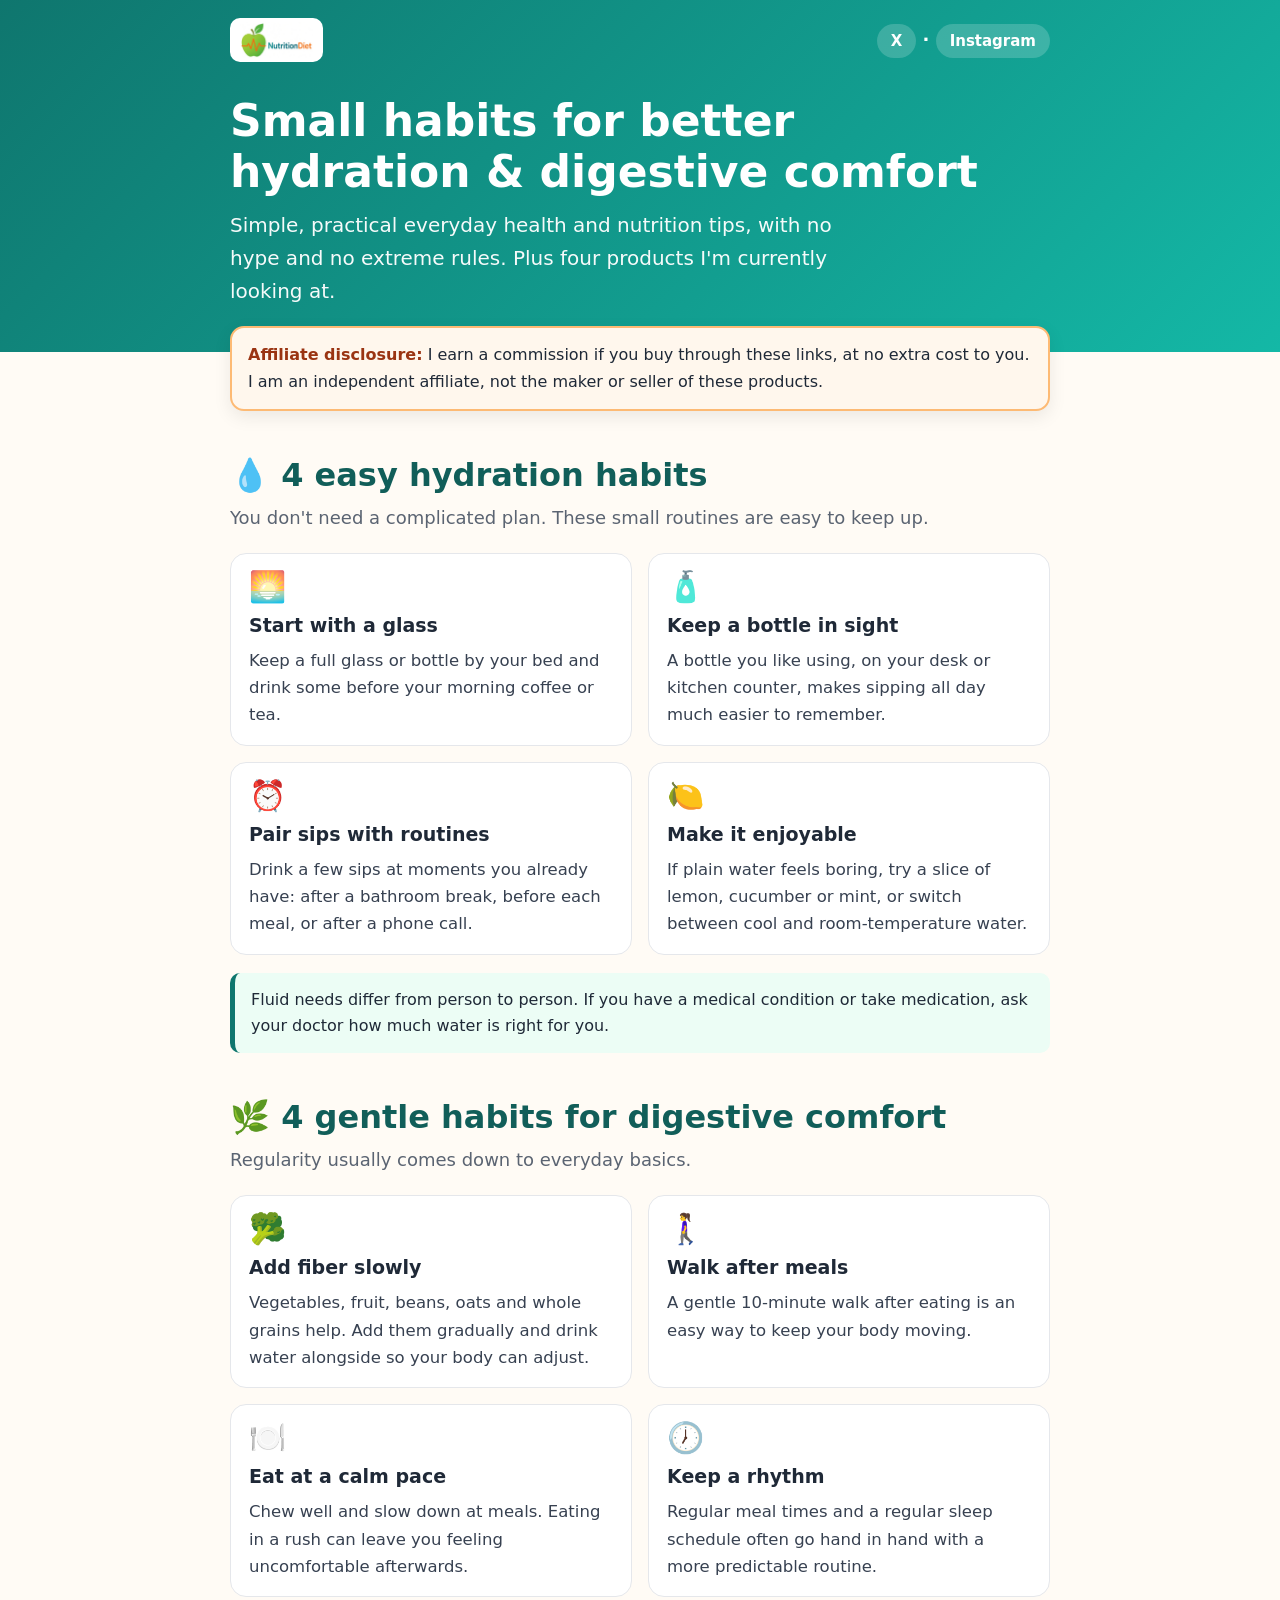
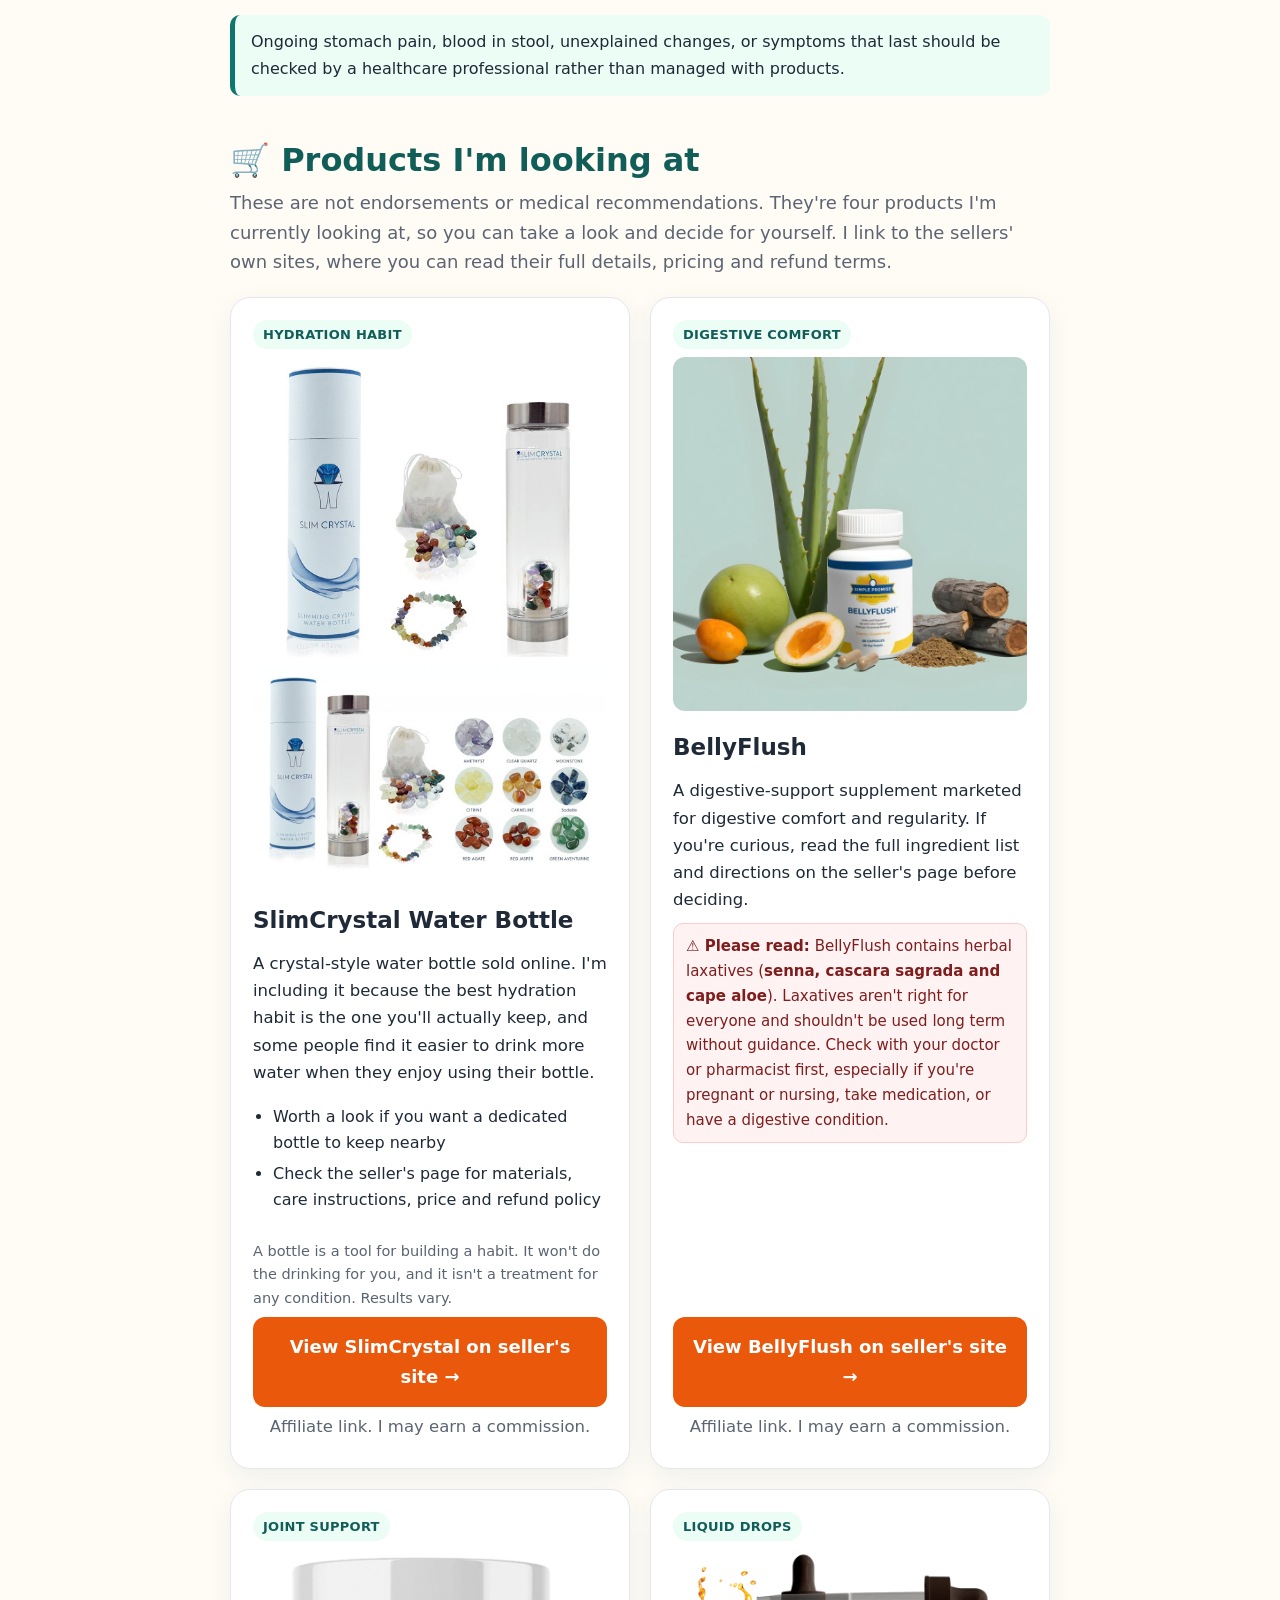
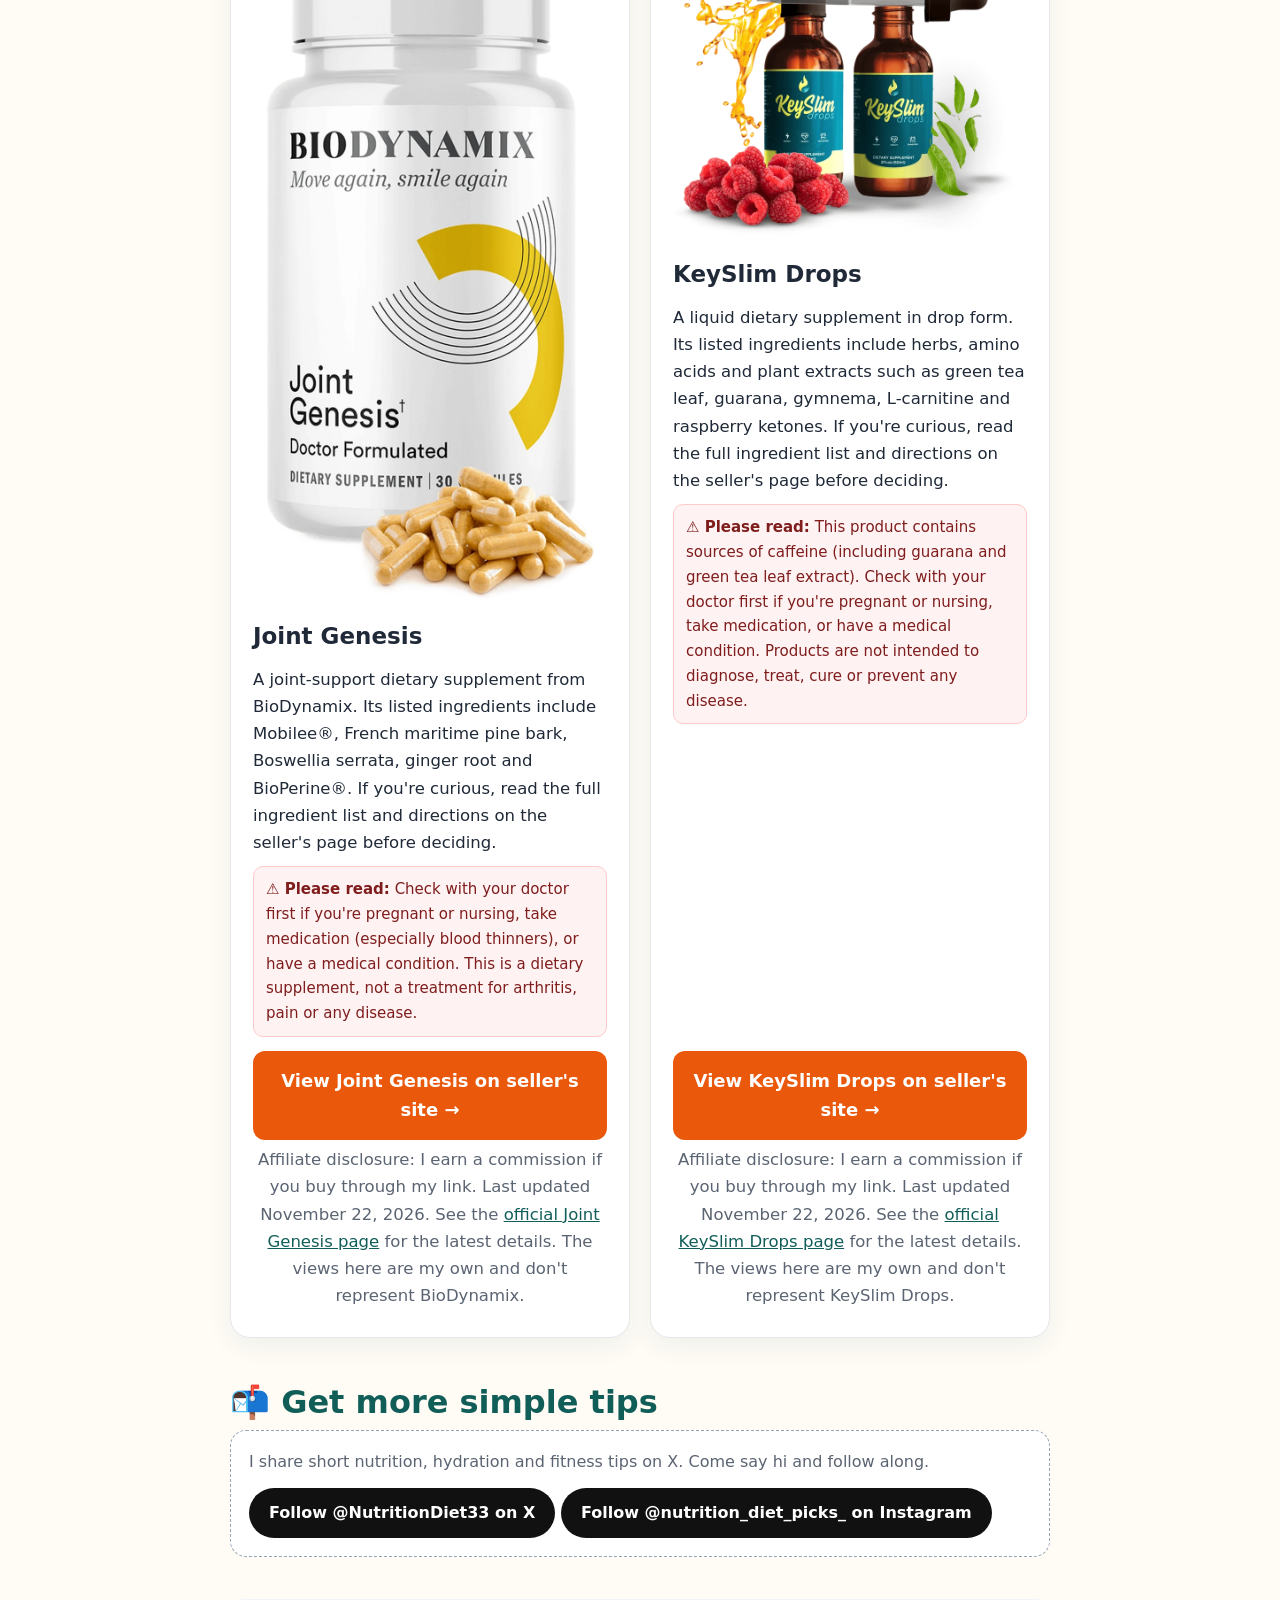
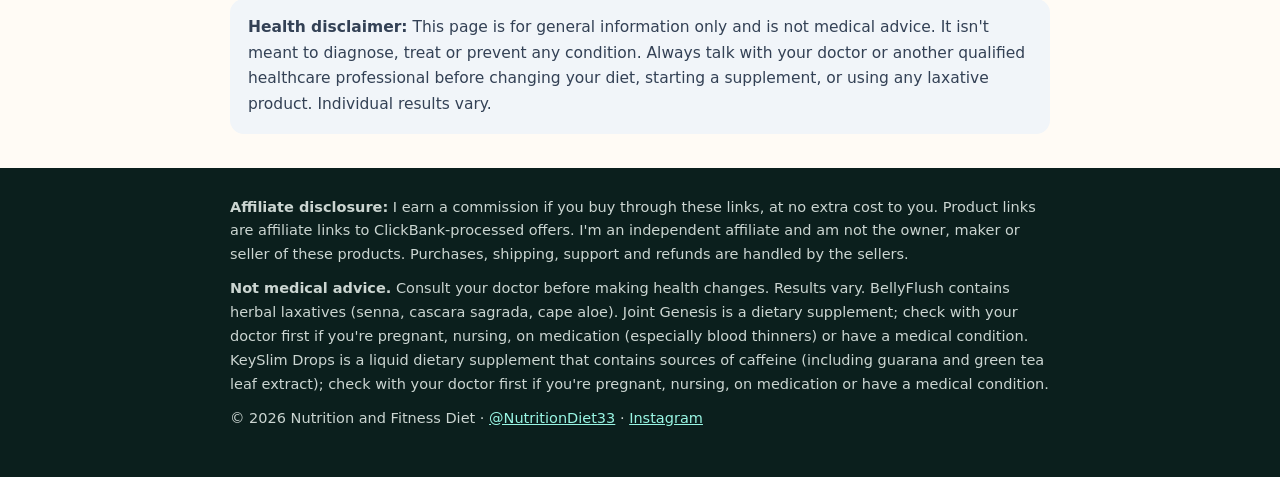
==== commit 32c8b7d5: "Add KeySlim Drops product card to the landing page" ====
--- a/index.html
+++ b/index.html
@@ -4,7 +4,7 @@
 <meta charset="utf-8">
 <meta name="viewport" content="width=device-width, initial-scale=1">
 <title>Nutrition and Fitness Diet | Simple Hydration &amp; Gut-Health Habits</title>
-<meta name="description" content="Simple, practical hydration and digestive-comfort habits for everyday life, plus three products I'm looking at (affiliate links).">
+<meta name="description" content="Simple, practical hydration and digestive-comfort habits for everyday life, plus four products I'm looking at (affiliate links).">
 <meta name="theme-color" content="#0f766e">
 <meta property="og:title" content="Nutrition and Fitness Diet: Simple Hydration &amp; Gut-Health Habits">
 <meta property="og:description" content="Practical everyday habits for hydration and digestive comfort, plus products I'm looking at (affiliate links).">
@@ -36,7 +36,7 @@
 .tip p{margin:0;font-size:16.5px;color:#374151}
 .note{background:var(--mint);border-left:5px solid var(--teal);border-radius:10px;padding:14px 16px;font-size:16px;margin-top:18px}
 .cards{display:grid;gap:20px}
-@media(min-width:760px){.cards{grid-template-columns:1fr 1fr 1fr}}
+@media(min-width:760px){.cards{grid-template-columns:1fr 1fr}}
 .card{background:#fff;border:1px solid var(--line);border-radius:20px;padding:22px;display:flex;flex-direction:column;box-shadow:0 8px 24px rgba(15,118,110,.07)}
 .card .badge{align-self:flex-start;background:var(--mint);color:var(--teal-d);font-size:13px;font-weight:700;padding:4px 10px;border-radius:999px;letter-spacing:.02em}
 .card .emoji{font-size:44px;margin:10px 0 0}
@@ -67,7 +67,7 @@
       <span><a href="https://x.com/NutritionDiet33" target="_blank" rel="noopener">X</a> · <a href="https://www.instagram.com/nutrition_diet_picks_/" target="_blank" rel="noopener">Instagram</a></span>
     </div>
     <h1>Small habits for better hydration &amp; digestive comfort</h1>
-    <p class="lead">Simple, practical everyday health and nutrition tips, with no hype and no extreme rules. Plus three products I'm currently looking at.</p>
+    <p class="lead">Simple, practical everyday health and nutrition tips, with no hype and no extreme rules. Plus four products I'm currently looking at.</p>
   </div>
 </header>
 
@@ -102,7 +102,7 @@
 
   <section id="products">
     <h2>🛒 Products I'm looking at</h2>
-    <p class="sub">These are not endorsements or medical recommendations. They're three products I'm currently looking at, so you can take a look and decide for yourself. I link to the sellers' own sites, where you can read their full details, pricing and refund terms.</p>
+    <p class="sub">These are not endorsements or medical recommendations. They're four products I'm currently looking at, so you can take a look and decide for yourself. I link to the sellers' own sites, where you can read their full details, pricing and refund terms.</p>
     <div class="cards">
 
       <article class="card">
@@ -144,6 +144,18 @@
         <p class="fine">Affiliate disclosure: I earn a commission if you buy through my link. Last updated November 22, 2026. See the <a href="https://9dc07pyd3czmgyhgx7xfv8-m0u.hop.clickbank.net" target="_blank" rel="sponsored nofollow noopener">official Joint Genesis page</a> for the latest details. The views here are my own and don't represent BioDynamix.</p>
       </article>
 
+
+      <article class="card">
+        <span class="badge">LIQUID DROPS</span>
+        <img src="keyslim.webp" alt="KeySlim Drops amber dropper bottles with raspberries and leaves" width="800" height="652" loading="lazy" style="width:100%;height:auto;border-radius:12px;margin:8px 0 12px;display:block;background:#fff">
+        <h3>KeySlim Drops</h3>
+        <p>A liquid dietary supplement in drop form. Its listed ingredients include herbs, amino acids and plant extracts such as green tea leaf, guarana, gymnema, L-carnitine and raspberry ketones. If you're curious, read the full ingredient list and directions on the seller's page before deciding.</p>
+        <div class="warn"><strong>⚠️ Please read:</strong> This product contains sources of caffeine (including guarana and green tea leaf extract). Check with your doctor first if you're pregnant or nursing, take medication, or have a medical condition. Products are not intended to diagnose, treat, cure or prevent any disease.</div>
+        <div class="spacer"></div>
+        <a class="btn" href="https://d523dfqf-b3fg28jixvjq83z2i.hop.clickbank.net" target="_blank" rel="sponsored nofollow noopener">View KeySlim Drops on seller's site →</a>
+        <p class="fine">Affiliate disclosure: I earn a commission if you buy through my link. Last updated November 22, 2026. See the <a href="https://d523dfqf-b3fg28jixvjq83z2i.hop.clickbank.net" target="_blank" rel="sponsored nofollow noopener">official KeySlim Drops page</a> for the latest details. The views here are my own and don't represent KeySlim Drops.</p>
+      </article>
+
     </div>
   </section>
 
@@ -164,7 +176,7 @@
 <footer>
   <div class="wrap">
     <p><strong>Affiliate disclosure:</strong> I earn a commission if you buy through these links, at no extra cost to you. Product links are affiliate links to ClickBank-processed offers. I'm an independent affiliate and am not the owner, maker or seller of these products. Purchases, shipping, support and refunds are handled by the sellers.</p>
-    <p><strong>Not medical advice.</strong> Consult your doctor before making health changes. Results vary. BellyFlush contains herbal laxatives (senna, cascara sagrada, cape aloe). Joint Genesis is a dietary supplement; check with your doctor first if you're pregnant, nursing, on medication (especially blood thinners) or have a medical condition.</p>
+    <p><strong>Not medical advice.</strong> Consult your doctor before making health changes. Results vary. BellyFlush contains herbal laxatives (senna, cascara sagrada, cape aloe). Joint Genesis is a dietary supplement; check with your doctor first if you're pregnant, nursing, on medication (especially blood thinners) or have a medical condition. KeySlim Drops is a liquid dietary supplement that contains sources of caffeine (including guarana and green tea leaf extract); check with your doctor first if you're pregnant, nursing, on medication or have a medical condition.</p>
     <p>© <span id="y">2026</span> Nutrition and Fitness Diet · <a href="https://x.com/NutritionDiet33" target="_blank" rel="noopener">@NutritionDiet33</a> · <a href="https://www.instagram.com/nutrition_diet_picks_/" target="_blank" rel="noopener">Instagram</a></p>
   </div>
 </footer>
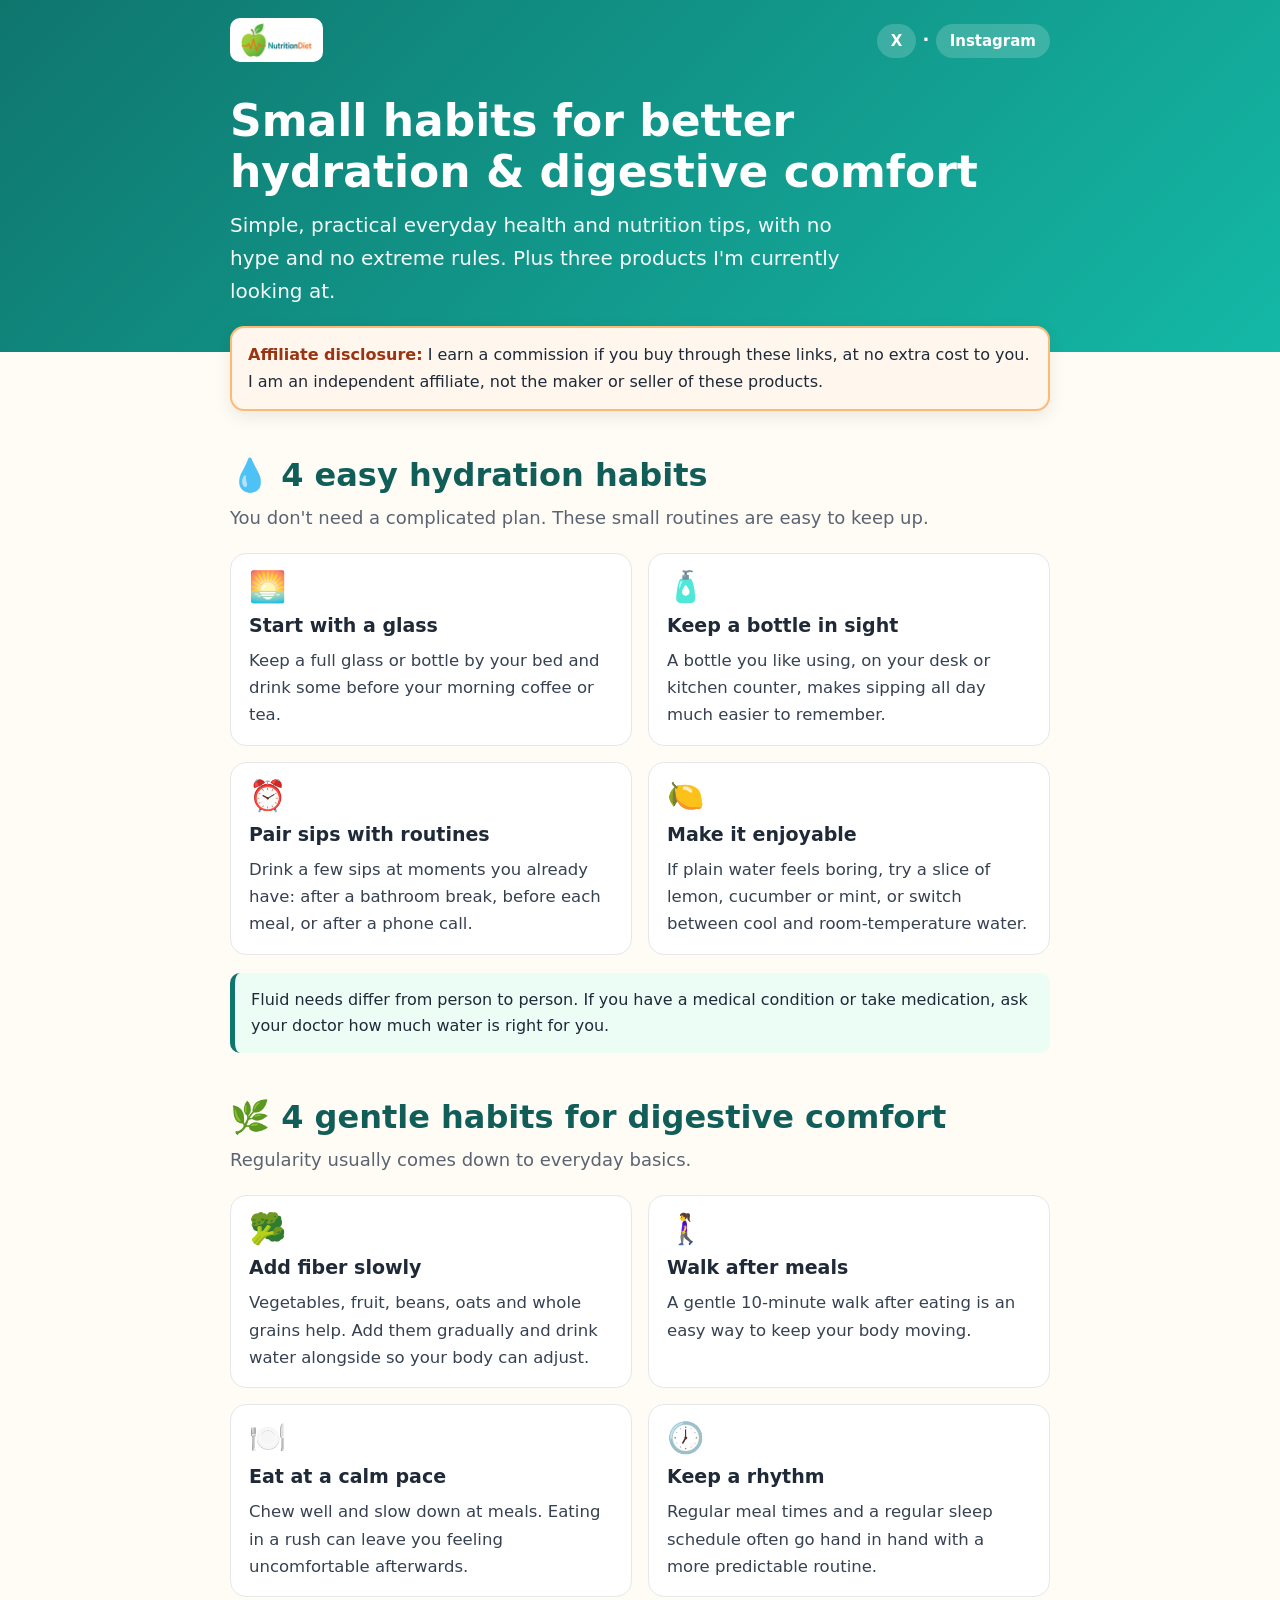
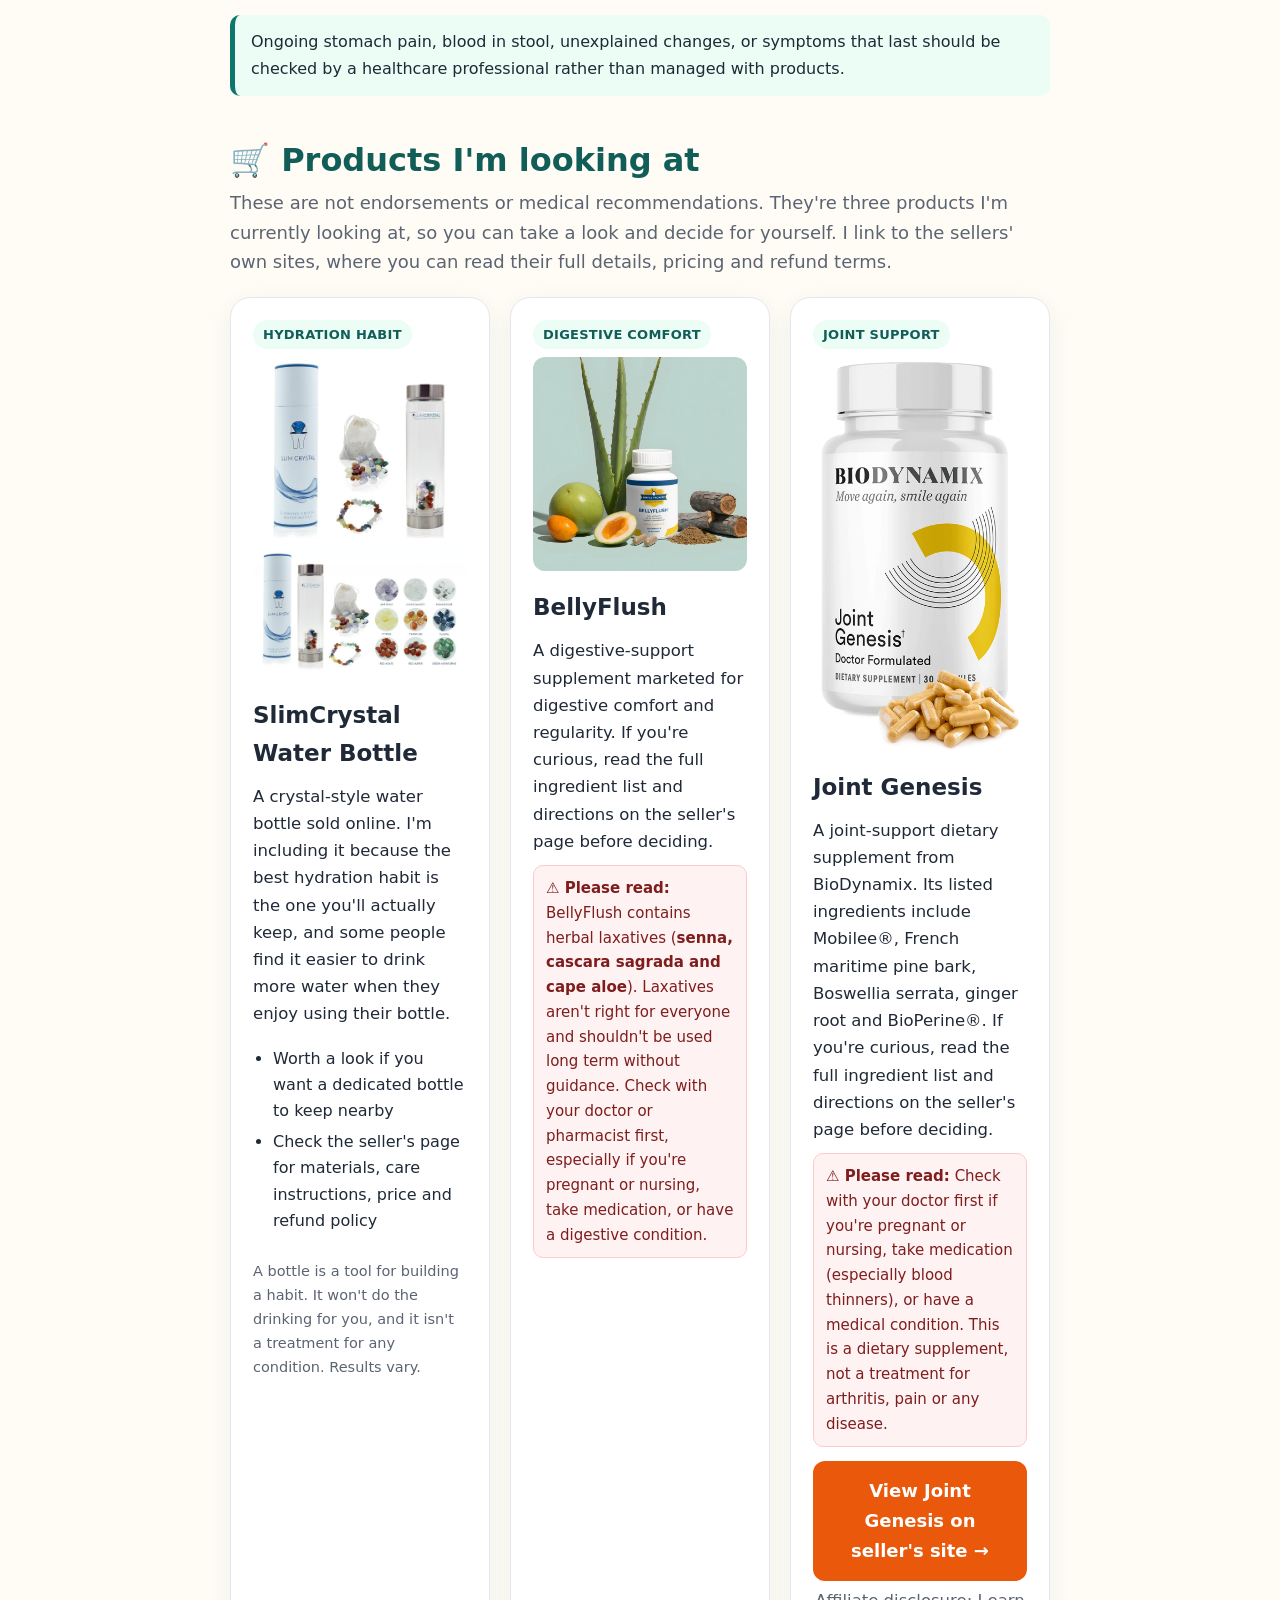
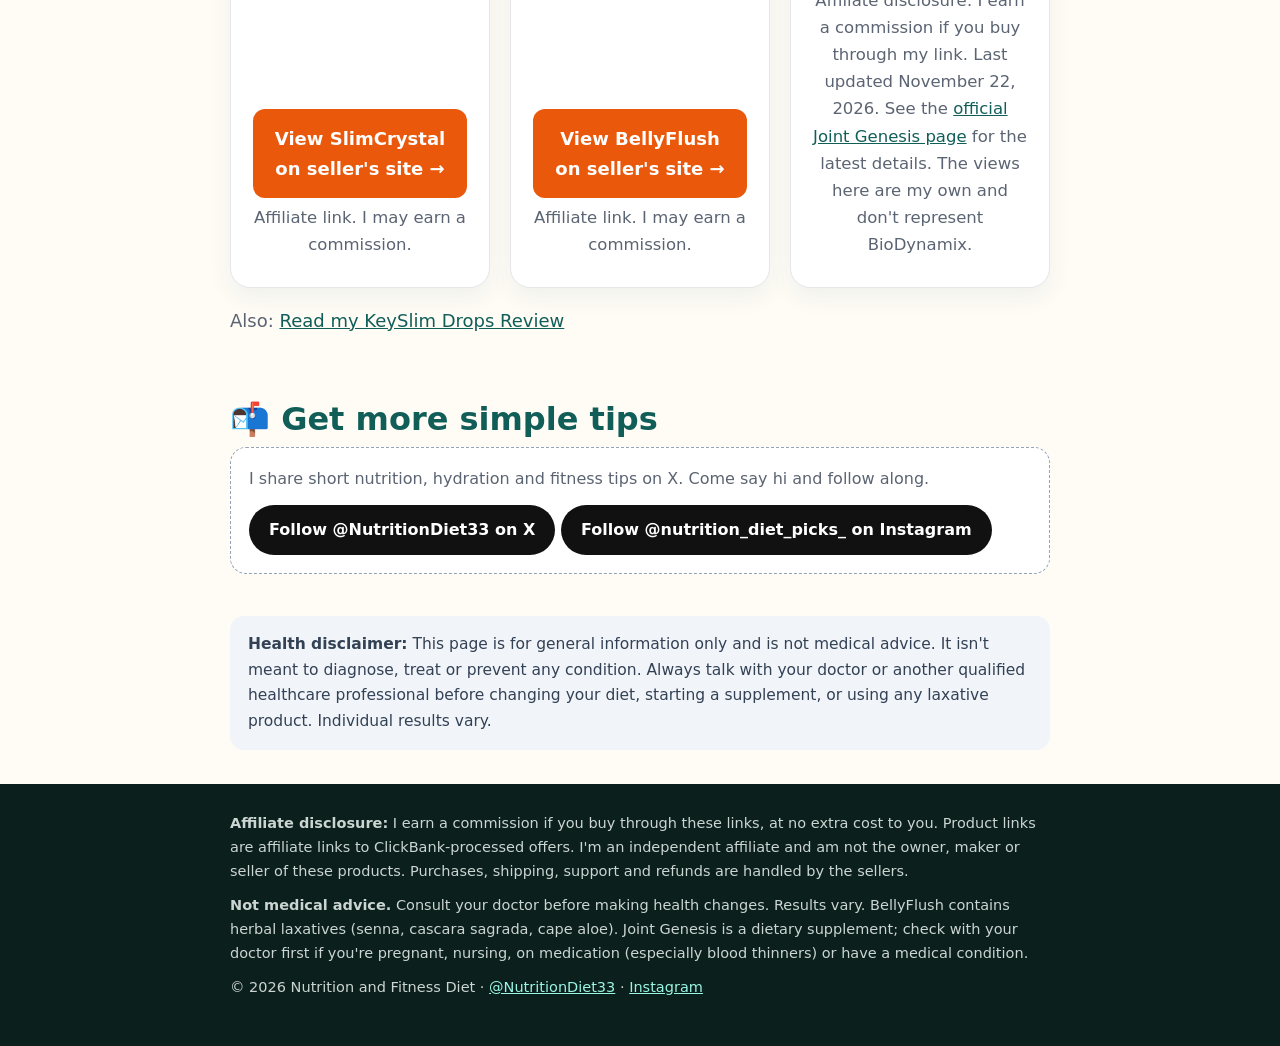
==== commit af60f3f8: "Move KeySlim Drops off the main grid to the dedicated review page" ====
--- a/index.html
+++ b/index.html
@@ -4,7 +4,7 @@
 <meta charset="utf-8">
 <meta name="viewport" content="width=device-width, initial-scale=1">
 <title>Nutrition and Fitness Diet | Simple Hydration &amp; Gut-Health Habits</title>
-<meta name="description" content="Simple, practical hydration and digestive-comfort habits for everyday life, plus four products I'm looking at (affiliate links).">
+<meta name="description" content="Simple, practical hydration and digestive-comfort habits for everyday life, plus three products I'm looking at (affiliate links).">
 <meta name="theme-color" content="#0f766e">
 <meta property="og:title" content="Nutrition and Fitness Diet: Simple Hydration &amp; Gut-Health Habits">
 <meta property="og:description" content="Practical everyday habits for hydration and digestive comfort, plus products I'm looking at (affiliate links).">
@@ -36,7 +36,7 @@
 .tip p{margin:0;font-size:16.5px;color:#374151}
 .note{background:var(--mint);border-left:5px solid var(--teal);border-radius:10px;padding:14px 16px;font-size:16px;margin-top:18px}
 .cards{display:grid;gap:20px}
-@media(min-width:760px){.cards{grid-template-columns:1fr 1fr}}
+@media(min-width:760px){.cards{grid-template-columns:1fr 1fr 1fr}}
 .card{background:#fff;border:1px solid var(--line);border-radius:20px;padding:22px;display:flex;flex-direction:column;box-shadow:0 8px 24px rgba(15,118,110,.07)}
 .card .badge{align-self:flex-start;background:var(--mint);color:var(--teal-d);font-size:13px;font-weight:700;padding:4px 10px;border-radius:999px;letter-spacing:.02em}
 .card .emoji{font-size:44px;margin:10px 0 0}
@@ -67,7 +67,7 @@
       <span><a href="https://x.com/NutritionDiet33" target="_blank" rel="noopener">X</a> · <a href="https://www.instagram.com/nutrition_diet_picks_/" target="_blank" rel="noopener">Instagram</a></span>
     </div>
     <h1>Small habits for better hydration &amp; digestive comfort</h1>
-    <p class="lead">Simple, practical everyday health and nutrition tips, with no hype and no extreme rules. Plus four products I'm currently looking at.</p>
+    <p class="lead">Simple, practical everyday health and nutrition tips, with no hype and no extreme rules. Plus three products I'm currently looking at.</p>
   </div>
 </header>
 
@@ -102,7 +102,7 @@
 
   <section id="products">
     <h2>🛒 Products I'm looking at</h2>
-    <p class="sub">These are not endorsements or medical recommendations. They're four products I'm currently looking at, so you can take a look and decide for yourself. I link to the sellers' own sites, where you can read their full details, pricing and refund terms.</p>
+    <p class="sub">These are not endorsements or medical recommendations. They're three products I'm currently looking at, so you can take a look and decide for yourself. I link to the sellers' own sites, where you can read their full details, pricing and refund terms.</p>
     <div class="cards">
 
       <article class="card">
@@ -145,18 +145,9 @@
       </article>
 
 
-      <article class="card">
-        <span class="badge">LIQUID DROPS</span>
-        <img src="keyslim.webp" alt="KeySlim Drops amber dropper bottles with raspberries and leaves" width="800" height="652" loading="lazy" style="width:100%;height:auto;border-radius:12px;margin:8px 0 12px;display:block;background:#fff">
-        <h3>KeySlim Drops</h3>
-        <p>A liquid dietary supplement in drop form. Its listed ingredients include herbs, amino acids and plant extracts such as green tea leaf, guarana, gymnema, L-carnitine and raspberry ketones. If you're curious, read the full ingredient list and directions on the seller's page before deciding.</p>
-        <div class="warn"><strong>⚠️ Please read:</strong> This product contains sources of caffeine (including guarana and green tea leaf extract). Check with your doctor first if you're pregnant or nursing, take medication, or have a medical condition. Products are not intended to diagnose, treat, cure or prevent any disease.</div>
-        <div class="spacer"></div>
-        <a class="btn" href="https://d523dfqf-b3fg28jixvjq83z2i.hop.clickbank.net" target="_blank" rel="sponsored nofollow noopener">View KeySlim Drops on seller's site →</a>
-        <p class="fine">Affiliate disclosure: I earn a commission if you buy through my link. Last updated November 22, 2026. See the <a href="https://d523dfqf-b3fg28jixvjq83z2i.hop.clickbank.net" target="_blank" rel="sponsored nofollow noopener">official KeySlim Drops page</a> for the latest details. The views here are my own and don't represent KeySlim Drops.</p>
-      </article>
 
     </div>
+    <p class="sub" style="margin-top:18px">Also: <a href="keyslim-drops-review.html">Read my KeySlim Drops Review</a></p>
   </section>
 
   <section id="follow">
@@ -176,7 +167,7 @@
 <footer>
   <div class="wrap">
     <p><strong>Affiliate disclosure:</strong> I earn a commission if you buy through these links, at no extra cost to you. Product links are affiliate links to ClickBank-processed offers. I'm an independent affiliate and am not the owner, maker or seller of these products. Purchases, shipping, support and refunds are handled by the sellers.</p>
-    <p><strong>Not medical advice.</strong> Consult your doctor before making health changes. Results vary. BellyFlush contains herbal laxatives (senna, cascara sagrada, cape aloe). Joint Genesis is a dietary supplement; check with your doctor first if you're pregnant, nursing, on medication (especially blood thinners) or have a medical condition. KeySlim Drops is a liquid dietary supplement that contains sources of caffeine (including guarana and green tea leaf extract); check with your doctor first if you're pregnant, nursing, on medication or have a medical condition.</p>
+    <p><strong>Not medical advice.</strong> Consult your doctor before making health changes. Results vary. BellyFlush contains herbal laxatives (senna, cascara sagrada, cape aloe). Joint Genesis is a dietary supplement; check with your doctor first if you're pregnant, nursing, on medication (especially blood thinners) or have a medical condition.</p>
     <p>© <span id="y">2026</span> Nutrition and Fitness Diet · <a href="https://x.com/NutritionDiet33" target="_blank" rel="noopener">@NutritionDiet33</a> · <a href="https://www.instagram.com/nutrition_diet_picks_/" target="_blank" rel="noopener">Instagram</a></p>
   </div>
 </footer>
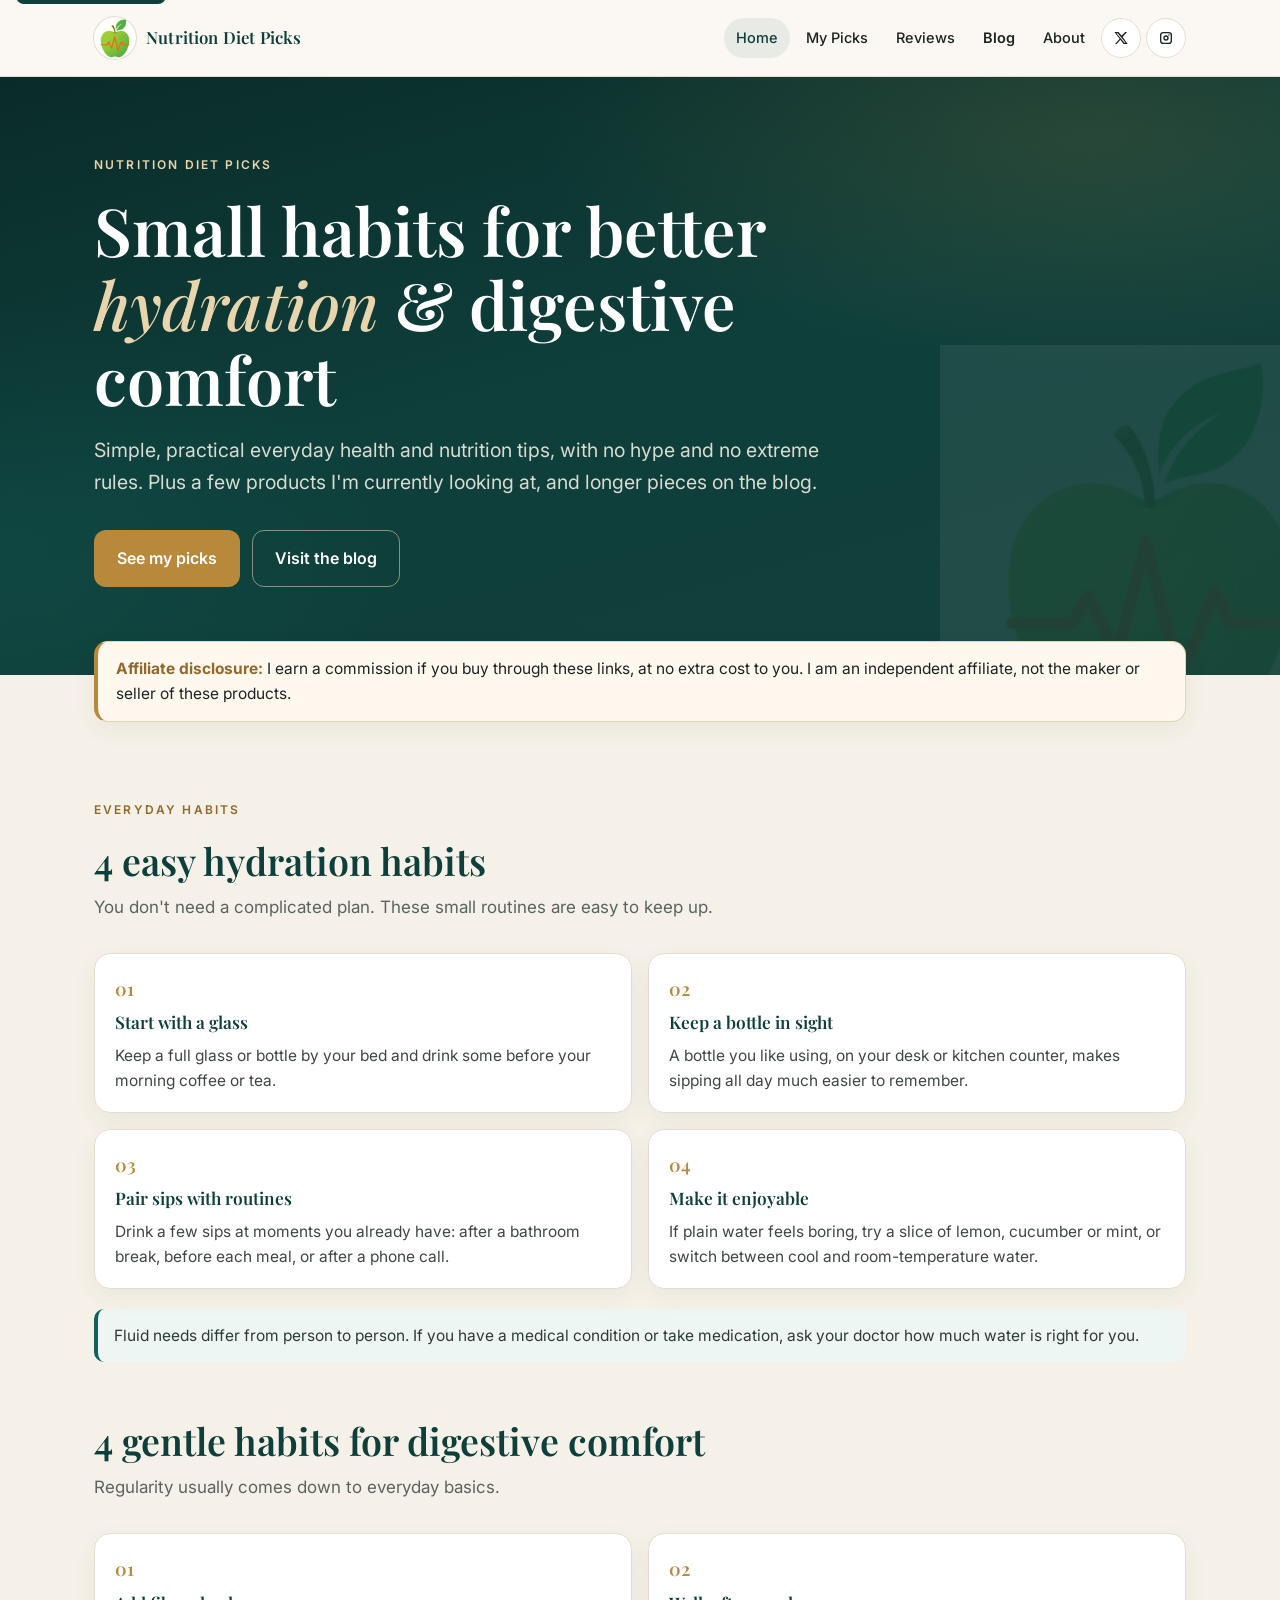
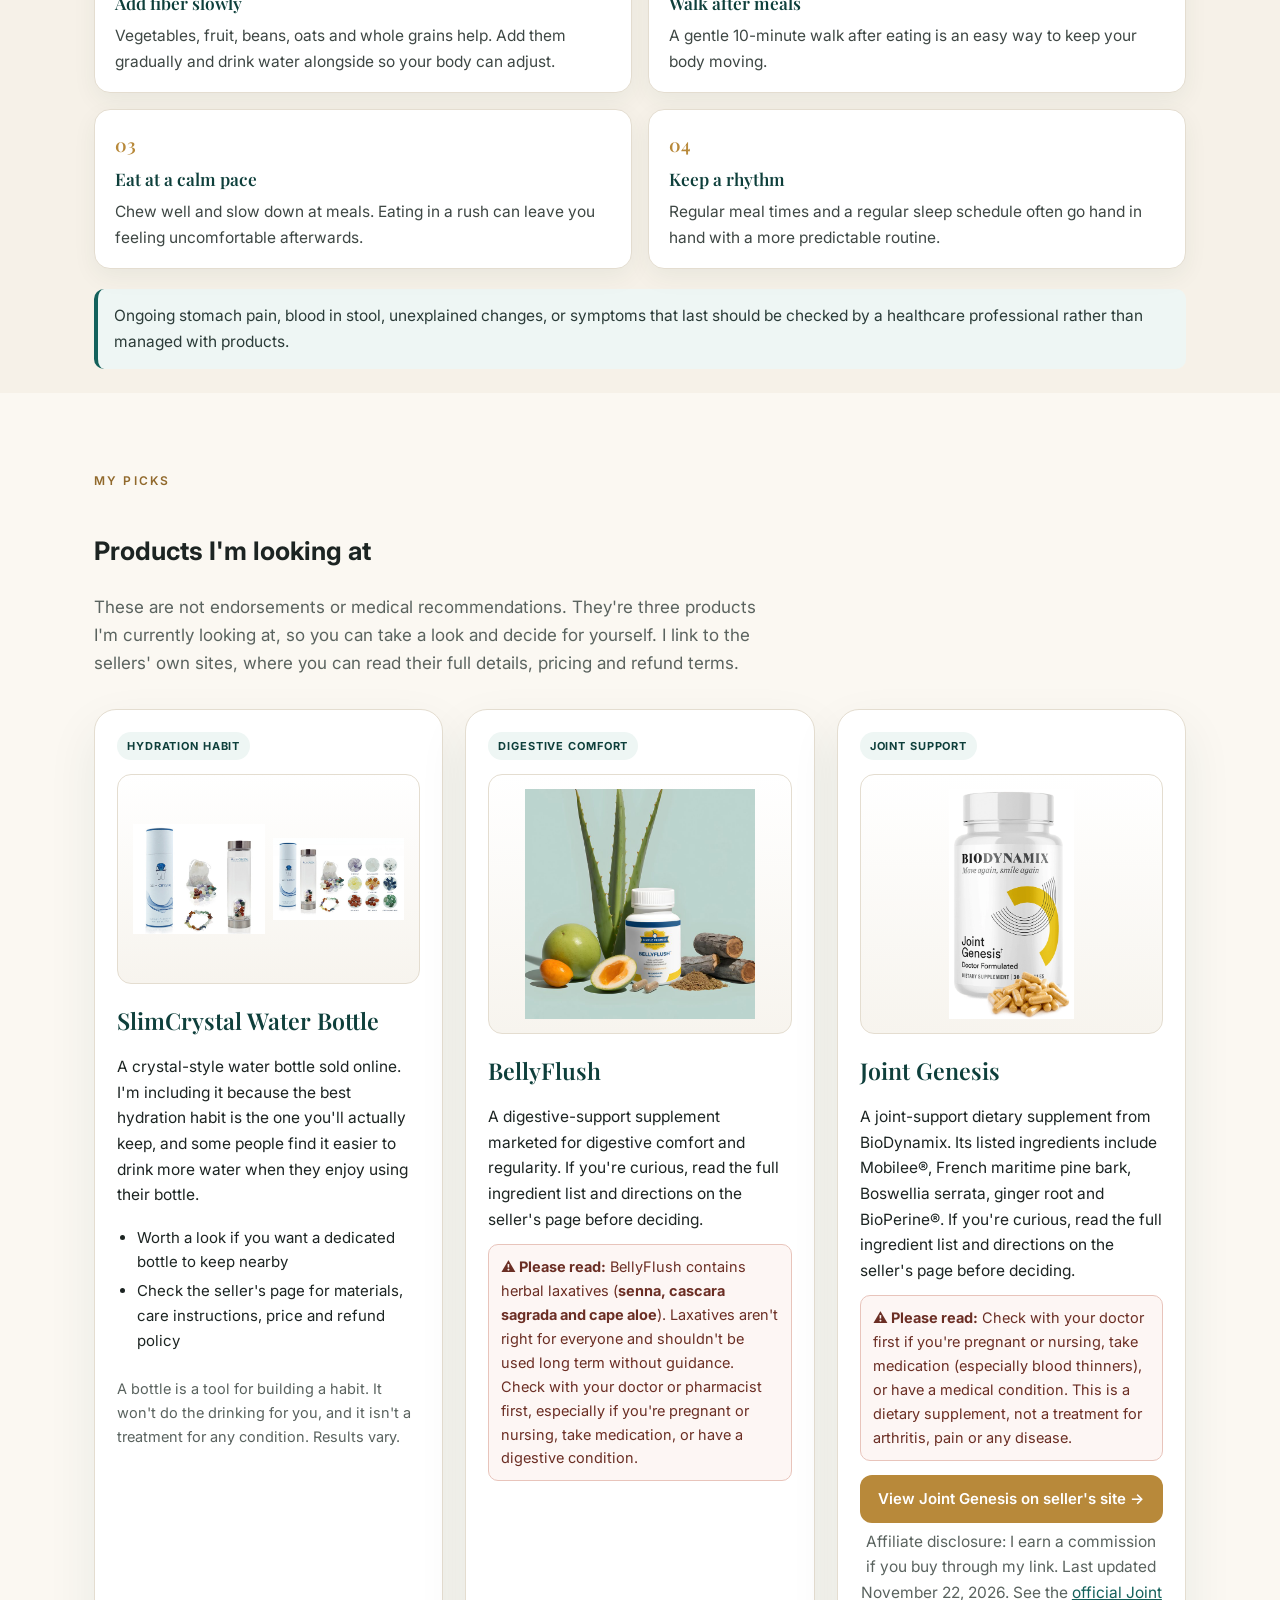
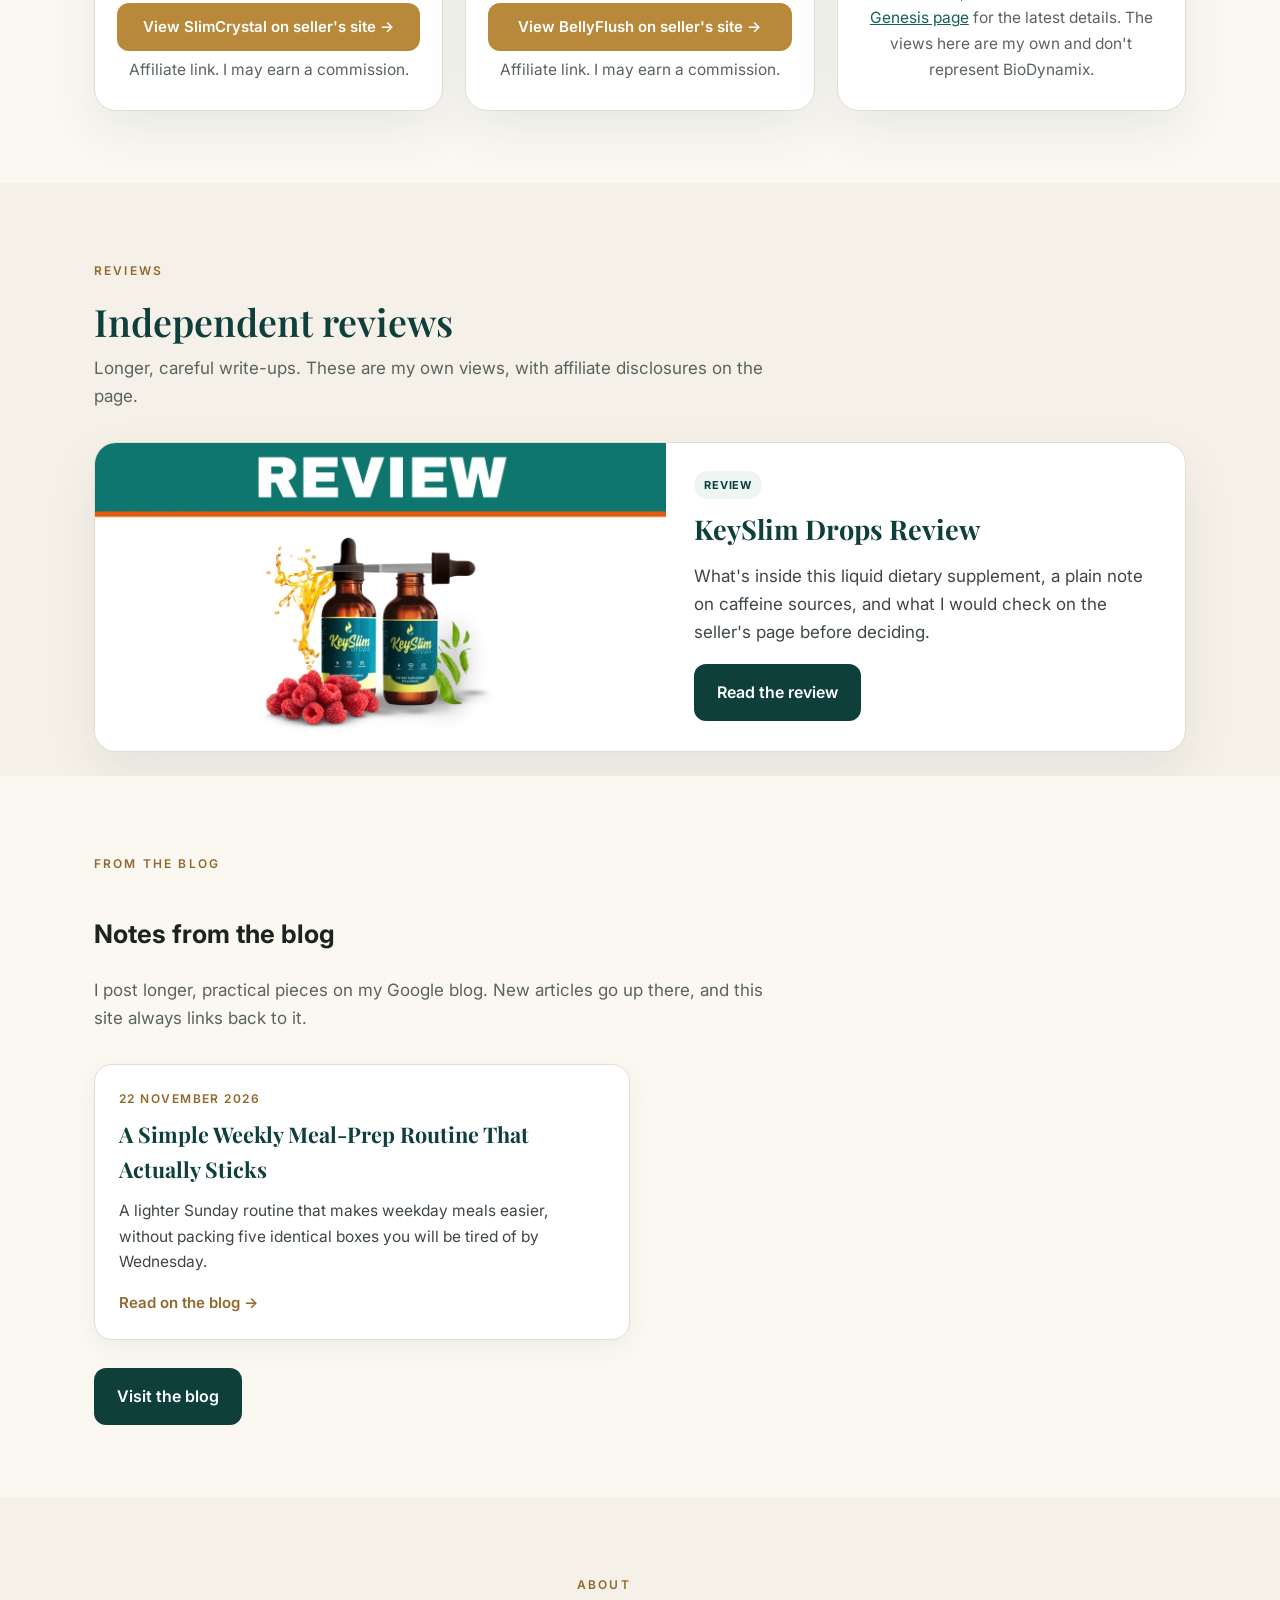
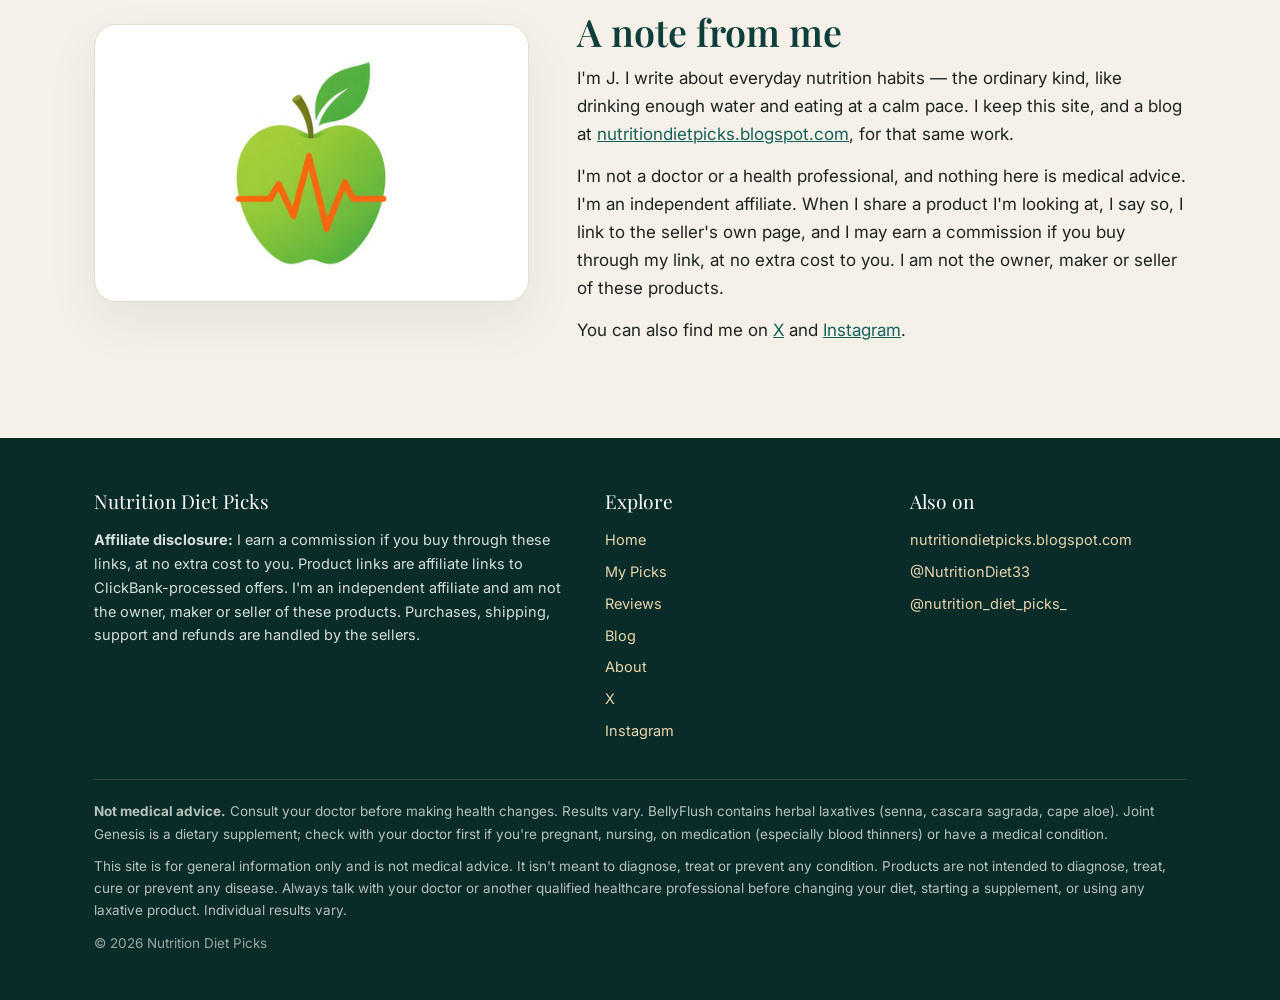
==== commit d4cd8c68: "Redesign the landing site as a professional multi-section website" ====
--- a/index.html
+++ b/index.html
@@ -3,174 +3,245 @@
 <head>
 <meta charset="utf-8">
 <meta name="viewport" content="width=device-width, initial-scale=1">
-<title>Nutrition and Fitness Diet | Simple Hydration &amp; Gut-Health Habits</title>
-<meta name="description" content="Simple, practical hydration and digestive-comfort habits for everyday life, plus three products I'm looking at (affiliate links).">
-<meta name="theme-color" content="#0f766e">
-<meta property="og:title" content="Nutrition and Fitness Diet: Simple Hydration &amp; Gut-Health Habits">
+<title>Nutrition Diet Picks | Simple habits and honest product notes</title>
+<meta name="description" content="Simple, practical hydration and digestive-comfort habits for everyday life, plus products I'm looking at (affiliate links). From Nutrition Diet Picks.">
+<meta name="theme-color" content="#0e3f3b">
+<meta property="og:title" content="Nutrition Diet Picks | Simple habits and honest product notes">
 <meta property="og:description" content="Practical everyday habits for hydration and digestive comfort, plus products I'm looking at (affiliate links).">
 <meta property="og:type" content="website">
-<link rel="icon" href="data:image/svg+xml,%3Csvg xmlns='http://www.w3.org/2000/svg' viewBox='0 0 100 100'%3E%3Ctext y='.9em' font-size='90'%3E🥗%3C/text%3E%3C/svg%3E">
-<style>
-:root{--teal:#0f766e;--teal-d:#115e59;--mint:#ecfdf5;--sand:#fffbf5;--ink:#1f2937;--muted:#5b6472;--line:#e5e7eb;--accent:#ea580c}
-*{box-sizing:border-box}
-html{scroll-behavior:smooth}
-body{margin:0;font-family:system-ui,-apple-system,"Segoe UI",Roboto,Helvetica,Arial,sans-serif;color:var(--ink);background:var(--sand);line-height:1.65;font-size:18px;-webkit-text-size-adjust:100%}
-a{color:var(--teal-d)}
-.wrap{max-width:860px;margin:0 auto;padding:0 20px}
-header{background:linear-gradient(135deg,var(--teal),#14b8a6);color:#fff;padding:18px 0 44px}
-.nav{display:flex;justify-content:space-between;align-items:center;gap:12px;font-weight:700}
-.nav a{color:#fff;text-decoration:none;font-weight:600;font-size:15px;background:rgba(255,255,255,.18);padding:8px 14px;border-radius:999px}
-.brand{font-size:17px;display:flex;align-items:center;gap:8px}
-h1{font-size:clamp(28px,6vw,44px);line-height:1.15;margin:34px 0 12px}
-header p.lead{font-size:clamp(17px,3.5vw,20px);max-width:620px;margin:0;opacity:.96}
-.disclosure{background:#fff7ed;border:2px solid #fdba74;border-radius:14px;padding:14px 16px;margin:-26px 0 8px;font-size:16px;position:relative;box-shadow:0 6px 18px rgba(0,0,0,.08)}
-.disclosure strong{color:#9a3412}
-section{padding:36px 0 8px}
-h2{font-size:clamp(23px,4.5vw,32px);line-height:1.25;margin:0 0 8px;color:var(--teal-d)}
-.sub{color:var(--muted);margin:0 0 20px}
-.grid{display:grid;gap:16px}
-@media(min-width:680px){.grid.two{grid-template-columns:1fr 1fr}}
-.tip{background:#fff;border:1px solid var(--line);border-radius:16px;padding:18px 18px 16px}
-.tip .ic{font-size:30px;line-height:1}
-.tip h3{margin:8px 0 6px;font-size:19px}
-.tip p{margin:0;font-size:16.5px;color:#374151}
-.note{background:var(--mint);border-left:5px solid var(--teal);border-radius:10px;padding:14px 16px;font-size:16px;margin-top:18px}
-.cards{display:grid;gap:20px}
-@media(min-width:760px){.cards{grid-template-columns:1fr 1fr 1fr}}
-.card{background:#fff;border:1px solid var(--line);border-radius:20px;padding:22px;display:flex;flex-direction:column;box-shadow:0 8px 24px rgba(15,118,110,.07)}
-.card .badge{align-self:flex-start;background:var(--mint);color:var(--teal-d);font-size:13px;font-weight:700;padding:4px 10px;border-radius:999px;letter-spacing:.02em}
-.card .emoji{font-size:44px;margin:10px 0 0}
-.card h3{font-size:23px;margin:6px 0 4px}
-.card p{font-size:16.5px;margin:6px 0}
-.card ul{padding-left:20px;margin:8px 0 16px;font-size:16px}
-.card li{margin:4px 0}
-.warn{background:#fef2f2;border:1px solid #fecaca;color:#7f1d1d;border-radius:10px;padding:10px 12px;font-size:15px;margin:4px 0 14px}
-.card .spacer{flex:1}
-.btn{display:block;text-align:center;background:var(--accent);color:#fff;text-decoration:none;font-weight:700;font-size:18px;padding:15px 18px;border-radius:12px;min-height:48px}
-.btn:hover,.btn:focus{background:#c2410c}
-.fine{font-size:13.5px;color:var(--muted);text-align:center;margin:8px 0 0}
-.signup{background:#fff;border:1px dashed #94a3b8;border-radius:16px;padding:18px;margin-top:8px}
-.signup p{margin:0;font-size:16px;color:var(--muted)}
-.signup a.xbtn{display:inline-block;margin-top:12px;background:#111;color:#fff;text-decoration:none;font-weight:700;padding:12px 20px;border-radius:999px;font-size:16px}
-.disclaimer{background:#f1f5f9;border-radius:14px;padding:16px 18px;font-size:15.5px;color:#334155;margin:34px 0 0}
-footer{margin-top:34px;background:#0b1f1d;color:#cbd5d1;padding:28px 0 36px;font-size:14.5px}
-footer a{color:#99f6e4}
-footer p{margin:0 0 10px}
-:focus-visible{outline:3px solid #fbbf24;outline-offset:2px}
-</style>
+<meta property="og:url" content="https://judah7.github.io/nutritiondiet-picks/">
+<meta property="og:image" content="https://judah7.github.io/nutritiondiet-picks/apple-icon.png">
+<link rel="canonical" href="https://judah7.github.io/nutritiondiet-picks/">
+<link rel="icon" type="image/png" href="favicon.png" sizes="32x32">
+<link rel="apple-touch-icon" href="apple-touch-icon.png">
+<link rel="preconnect" href="https://fonts.googleapis.com">
+<link rel="preconnect" href="https://fonts.gstatic.com" crossorigin>
+<link href="https://fonts.googleapis.com/css2?family=Inter:wght@400;500;600;700&family=Playfair+Display:ital,wght@0,500;0,600;0,700;1,500&display=swap" rel="stylesheet">
+<link rel="stylesheet" href="styles.css">
 </head>
 <body>
-<header>
+<a class="skip" href="#main">Skip to content</a>
+<header class="site-nav">
+  <div class="nav-inner">
+    <a class="brand" href="index.html">
+      <img src="apple-icon.png" alt="" width="256" height="256">
+      <span class="brand-name">Nutrition Diet Picks</span>
+    </a>
+    <button class="menu-toggle" type="button" aria-expanded="false" aria-controls="site-menu" aria-label="Open menu">
+      <svg viewBox="0 0 24 24" aria-hidden="true"><path d="M4 7h16M4 12h16M4 17h16"/></svg>
+    </button>
+    <nav id="site-menu" class="nav-links" aria-label="Primary">
+      <a href="index.html" aria-current="page">Home</a>
+      <a href="#picks">My Picks</a>
+      <a href="#reviews">Reviews</a>
+      <a class="ext" href="https://nutritiondietpicks.blogspot.com" target="_blank" rel="noopener">Blog</a>
+      <a href="#about">About</a>
+      <span class="nav-socials">
+        <a class="social" href="https://x.com/NutritionDiet33" target="_blank" rel="noopener" aria-label="Nutrition Diet Picks on X">
+          <svg viewBox="0 0 24 24" aria-hidden="true"><path d="M18.24 3H21l-6.53 7.47L22 21h-6.17l-4.82-6.3L5.6 21H3l7-8L2.1 3h6.32l4.36 5.73L18.24 3zm-1.08 16.2h1.7L7 4.7H5.17l11.99 14.5z"/></svg>
+        </a>
+        <a class="social" href="https://www.instagram.com/nutrition_diet_picks_/" target="_blank" rel="noopener" aria-label="Nutrition Diet Picks on Instagram">
+          <svg viewBox="0 0 24 24" aria-hidden="true"><path d="M8 3h8a5 5 0 0 1 5 5v8a5 5 0 0 1-5 5H8a5 5 0 0 1-5-5V8a5 5 0 0 1 5-5zm0 2a3 3 0 0 0-3 3v8a3 3 0 0 0 3 3h8a3 3 0 0 0 3-3V8a3 3 0 0 0-3-3H8zm8.4 1.3a1.1 1.1 0 1 1 0 2.2 1.1 1.1 0 0 1 0-2.2zM12 8a4 4 0 1 1 0 8 4 4 0 0 1 0-8zm0 2a2 2 0 1 0 0 4 2 2 0 0 0 0-4z"/></svg>
+        </a>
+      </span>
+    </nav>
+  </div>
+</header>
+<section class="hero" id="home">
   <div class="wrap">
-    <div class="nav">
-      <span class="brand"><img src="logo.png" alt="NutritionDiet logo" width="600" height="294" style="height:44px;width:auto;background:#fff;border-radius:10px;padding:4px 10px;display:block"></span>
-      <span><a href="https://x.com/NutritionDiet33" target="_blank" rel="noopener">X</a> · <a href="https://www.instagram.com/nutrition_diet_picks_/" target="_blank" rel="noopener">Instagram</a></span>
-    </div>
-    <h1>Small habits for better hydration &amp; digestive comfort</h1>
-    <p class="lead">Simple, practical everyday health and nutrition tips, with no hype and no extreme rules. Plus three products I'm currently looking at.</p>
-  </div>
-</header>
-
-<main class="wrap">
-  <div class="disclosure" role="note">
-    <strong>Affiliate disclosure:</strong> I earn a commission if you buy through these links, at no extra cost to you. I am an independent affiliate, not the maker or seller of these products.
-  </div>
-
-  <section id="hydration">
-    <h2>💧 4 easy hydration habits</h2>
-    <p class="sub">You don't need a complicated plan. These small routines are easy to keep up.</p>
-    <div class="grid two">
-      <div class="tip"><div class="ic">🌅</div><h3>Start with a glass</h3><p>Keep a full glass or bottle by your bed and drink some before your morning coffee or tea.</p></div>
-      <div class="tip"><div class="ic">🧴</div><h3>Keep a bottle in sight</h3><p>A bottle you like using, on your desk or kitchen counter, makes sipping all day much easier to remember.</p></div>
-      <div class="tip"><div class="ic">⏰</div><h3>Pair sips with routines</h3><p>Drink a few sips at moments you already have: after a bathroom break, before each meal, or after a phone call.</p></div>
-      <div class="tip"><div class="ic">🍋</div><h3>Make it enjoyable</h3><p>If plain water feels boring, try a slice of lemon, cucumber or mint, or switch between cool and room-temperature water.</p></div>
-    </div>
-    <div class="note">Fluid needs differ from person to person. If you have a medical condition or take medication, ask your doctor how much water is right for you.</div>
-  </section>
-
-  <section id="gut">
-    <h2>🌿 4 gentle habits for digestive comfort</h2>
-    <p class="sub">Regularity usually comes down to everyday basics.</p>
-    <div class="grid two">
-      <div class="tip"><div class="ic">🥦</div><h3>Add fiber slowly</h3><p>Vegetables, fruit, beans, oats and whole grains help. Add them gradually and drink water alongside so your body can adjust.</p></div>
-      <div class="tip"><div class="ic">🚶‍♀️</div><h3>Walk after meals</h3><p>A gentle 10-minute walk after eating is an easy way to keep your body moving.</p></div>
-      <div class="tip"><div class="ic">🍽️</div><h3>Eat at a calm pace</h3><p>Chew well and slow down at meals. Eating in a rush can leave you feeling uncomfortable afterwards.</p></div>
-      <div class="tip"><div class="ic">🕖</div><h3>Keep a rhythm</h3><p>Regular meal times and a regular sleep schedule often go hand in hand with a more predictable routine.</p></div>
-    </div>
-    <div class="note">Ongoing stomach pain, blood in stool, unexplained changes, or symptoms that last should be checked by a healthcare professional rather than managed with products.</div>
-  </section>
-
-  <section id="products">
-    <h2>🛒 Products I'm looking at</h2>
-    <p class="sub">These are not endorsements or medical recommendations. They're three products I'm currently looking at, so you can take a look and decide for yourself. I link to the sellers' own sites, where you can read their full details, pricing and refund terms.</p>
-    <div class="cards">
-
-      <article class="card">
-        <span class="badge">HYDRATION HABIT</span>
-        <img src="slimcrystal-1.jpg" alt="SlimCrystal glass water bottle with gift tube, crystal pouch and bracelet" width="512" height="433" loading="lazy" style="width:100%;height:auto;border-radius:12px;display:block;background:#fff;margin:8px 0 8px">
-        <img src="slimcrystal-2.jpg" alt="SlimCrystal bottle set and the crystals included" width="512" height="317" loading="lazy" style="width:100%;height:auto;border-radius:12px;display:block;background:#fff;margin:0 0 12px">
-        <h3>SlimCrystal Water Bottle</h3>
-        <p>A crystal-style water bottle sold online. I'm including it because the best hydration habit is the one you'll actually keep, and some people find it easier to drink more water when they enjoy using their bottle.</p>
-        <ul>
-          <li>Worth a look if you want a dedicated bottle to keep nearby</li>
-          <li>Check the seller's page for materials, care instructions, price and refund policy</li>
+    <p class="kicker">Nutrition Diet Picks</p>
+    <h1>Small habits for better <em>hydration</em> &amp; digestive comfort</h1>
+    <p class="lead">Simple, practical everyday health and nutrition tips, with no hype and no extreme rules. Plus a few products I'm currently looking at, and longer pieces on the blog.</p>
+    <div class="hero-cta">
+      <a class="btn btn-gold" href="#picks">See my picks</a>
+      <a class="btn btn-outline" href="https://nutritiondietpicks.blogspot.com" target="_blank" rel="noopener">Visit the blog</a>
+    </div>
+  </div>
+</section>
+
+<main id="main">
+  <div class="wrap">
+    <div class="disclosure" role="note">
+      <strong>Affiliate disclosure:</strong> I earn a commission if you buy through these links, at no extra cost to you. I am an independent affiliate, not the maker or seller of these products.
+    </div>
+  </div>
+
+  <section class="section" id="habits">
+    <div class="wrap">
+      <div class="section-head">
+        <p class="kicker" style="color:var(--gold-d)">Everyday habits</p>
+        <h2>4 easy hydration habits</h2>
+        <p class="sub">You don't need a complicated plan. These small routines are easy to keep up.</p>
+      </div>
+      <div class="grid two">
+        <div class="tip"><span class="num">01</span><h3>Start with a glass</h3><p>Keep a full glass or bottle by your bed and drink some before your morning coffee or tea.</p></div>
+        <div class="tip"><span class="num">02</span><h3>Keep a bottle in sight</h3><p>A bottle you like using, on your desk or kitchen counter, makes sipping all day much easier to remember.</p></div>
+        <div class="tip"><span class="num">03</span><h3>Pair sips with routines</h3><p>Drink a few sips at moments you already have: after a bathroom break, before each meal, or after a phone call.</p></div>
+        <div class="tip"><span class="num">04</span><h3>Make it enjoyable</h3><p>If plain water feels boring, try a slice of lemon, cucumber or mint, or switch between cool and room-temperature water.</p></div>
+      </div>
+      <div class="note">Fluid needs differ from person to person. If you have a medical condition or take medication, ask your doctor how much water is right for you.</div>
+
+      <div class="section-head" style="margin-top:56px">
+        <h2>4 gentle habits for digestive comfort</h2>
+        <p class="sub">Regularity usually comes down to everyday basics.</p>
+      </div>
+      <div class="grid two">
+        <div class="tip"><span class="num">01</span><h3>Add fiber slowly</h3><p>Vegetables, fruit, beans, oats and whole grains help. Add them gradually and drink water alongside so your body can adjust.</p></div>
+        <div class="tip"><span class="num">02</span><h3>Walk after meals</h3><p>A gentle 10-minute walk after eating is an easy way to keep your body moving.</p></div>
+        <div class="tip"><span class="num">03</span><h3>Eat at a calm pace</h3><p>Chew well and slow down at meals. Eating in a rush can leave you feeling uncomfortable afterwards.</p></div>
+        <div class="tip"><span class="num">04</span><h3>Keep a rhythm</h3><p>Regular meal times and a regular sleep schedule often go hand in hand with a more predictable routine.</p></div>
+      </div>
+      <div class="note">Ongoing stomach pain, blood in stool, unexplained changes, or symptoms that last should be checked by a healthcare professional rather than managed with products.</div>
+    </div>
+  </section>
+
+  <section class="band section-alt" id="picks">
+    <div class="wrap">
+      <div class="section-head">
+        <p class="kicker" style="color:var(--gold-d)">My Picks</p>
+        <h2>Products I'm looking at</h2>
+        <p class="sub">These are not endorsements or medical recommendations. They're three products I'm currently looking at, so you can take a look and decide for yourself. I link to the sellers' own sites, where you can read their full details, pricing and refund terms.</p>
+      </div>
+      <div class="cards">
+
+        <article class="card">
+          <span class="badge">Hydration habit</span>
+          <div class="card-media pair">
+            <img src="slimcrystal-1.jpg" alt="SlimCrystal glass water bottle with gift tube, crystal pouch and bracelet" width="512" height="433" loading="lazy">
+            <img src="slimcrystal-2.jpg" alt="SlimCrystal bottle set and the crystals included" width="512" height="317" loading="lazy">
+          </div>
+          <h3>SlimCrystal Water Bottle</h3>
+          <p>A crystal-style water bottle sold online. I'm including it because the best hydration habit is the one you'll actually keep, and some people find it easier to drink more water when they enjoy using their bottle.</p>
+          <ul>
+            <li>Worth a look if you want a dedicated bottle to keep nearby</li>
+            <li>Check the seller's page for materials, care instructions, price and refund policy</li>
+          </ul>
+          <p style="font-size:14.5px;color:var(--muted)">A bottle is a tool for building a habit. It won't do the drinking for you, and it isn't a treatment for any condition. Results vary.</p>
+          <div class="spacer"></div>
+          <a class="btn btn-gold btn-block" href="https://e55ddir9w6vea29dpgvyzu5lps.hop.clickbank.net" target="_blank" rel="sponsored nofollow noopener">View SlimCrystal on seller's site&nbsp;→</a>
+          <p class="fine">Affiliate link. I may earn a commission.</p>
+        </article>
+
+        <article class="card">
+          <span class="badge">Digestive comfort</span>
+          <div class="card-media">
+            <img src="bellyflush.jpg" alt="BellyFlush supplement bottle with aloe, fruit and bark" width="800" height="800" loading="lazy">
+          </div>
+          <h3>BellyFlush</h3>
+          <p>A digestive-support supplement marketed for digestive comfort and regularity. If you're curious, read the full ingredient list and directions on the seller's page before deciding.</p>
+          <div class="warn"><strong>⚠️ Please read:</strong> BellyFlush contains herbal laxatives (<strong>senna, cascara sagrada and cape aloe</strong>). Laxatives aren't right for everyone and shouldn't be used long term without guidance. Check with your doctor or pharmacist first, especially if you're pregnant or nursing, take medication, or have a digestive condition.</div>
+          <div class="spacer"></div>
+          <a class="btn btn-gold btn-block" href="https://a578drvfzavfnsa5oa-wj38r28.hop.clickbank.net" target="_blank" rel="sponsored nofollow noopener">View BellyFlush on seller's site&nbsp;→</a>
+          <p class="fine">Affiliate link. I may earn a commission.</p>
+        </article>
+
+        <article class="card">
+          <span class="badge">Joint support</span>
+          <div class="card-media">
+            <img src="jointgenesis.webp" alt="Joint Genesis supplement bottle and capsules by BioDynamix" width="800" height="1470" loading="lazy">
+          </div>
+          <h3>Joint Genesis</h3>
+          <p>A joint-support dietary supplement from BioDynamix. Its listed ingredients include Mobilee®, French maritime pine bark, Boswellia serrata, ginger root and BioPerine®. If you're curious, read the full ingredient list and directions on the seller's page before deciding.</p>
+          <div class="warn"><strong>⚠️ Please read:</strong> Check with your doctor first if you're pregnant or nursing, take medication (especially blood thinners), or have a medical condition. This is a dietary supplement, not a treatment for arthritis, pain or any disease.</div>
+          <div class="spacer"></div>
+          <a class="btn btn-gold btn-block" href="https://9dc07pyd3czmgyhgx7xfv8-m0u.hop.clickbank.net" target="_blank" rel="sponsored nofollow noopener">View Joint Genesis on seller's site&nbsp;→</a>
+          <p class="fine">Affiliate disclosure: I earn a commission if you buy through my link. Last updated November 22, 2026. See the <a href="https://9dc07pyd3czmgyhgx7xfv8-m0u.hop.clickbank.net" target="_blank" rel="sponsored nofollow noopener">official Joint Genesis page</a> for the latest details. The views here are my own and don't represent BioDynamix.</p>
+        </article>
+
+      </div>
+    </div>
+  </section>
+
+  <section class="section" id="reviews">
+    <div class="wrap">
+      <div class="section-head">
+        <p class="kicker" style="color:var(--gold-d)">Reviews</p>
+        <h2>Independent reviews</h2>
+        <p class="sub">Longer, careful write-ups. These are my own views, with affiliate disclosures on the page.</p>
+      </div>
+      <a class="feature" href="keyslim-drops-review.html">
+        <div class="feature-media">
+          <img src="keyslim-review-cover.webp" alt="KeySlim Drops Review cover, with a REVIEW banner" width="1200" height="630" loading="lazy">
+        </div>
+        <div class="feature-body">
+          <span class="badge">Review</span>
+          <h3>KeySlim Drops Review</h3>
+          <p>What's inside this liquid dietary supplement, a plain note on caffeine sources, and what I would check on the seller's page before deciding.</p>
+          <span class="btn btn-solid">Read the review</span>
+        </div>
+      </a>
+    </div>
+  </section>
+
+  <section class="band section-alt" id="blog">
+    <div class="wrap">
+      <div class="section-head">
+        <p class="kicker" style="color:var(--gold-d)">From the Blog</p>
+        <h2>Notes from the blog</h2>
+        <p class="sub">I post longer, practical pieces on my Google blog. New articles go up there, and this site always links back to it.</p>
+      </div>
+      <div class="blog-grid" id="blog-grid">
+        <a class="blog-card" href="https://nutritiondietpicks.blogspot.com/2026/11/a-simple-weekly-meal-prep-routine-that.html" target="_blank" rel="noopener">
+          <p class="meta">22 November 2026</p>
+          <h3>A Simple Weekly Meal-Prep Routine That Actually Sticks</h3>
+          <p>A lighter Sunday routine that makes weekday meals easier, without packing five identical boxes you will be tired of by Wednesday.</p>
+          <span class="more">Read on the blog →</span>
+        </a>
+      </div>
+      <p style="margin:28px 0 0"><a class="btn btn-solid" href="https://nutritiondietpicks.blogspot.com" target="_blank" rel="noopener">Visit the blog</a></p>
+    </div>
+  </section>
+
+  <section class="section" id="about">
+    <div class="wrap about-grid">
+      <div class="about-portrait">
+        <img src="apple-icon.png" alt="Nutrition Diet Picks apple logo" width="256" height="256">
+      </div>
+      <div class="about-copy">
+        <p class="kicker" style="color:var(--gold-d)">About</p>
+        <h2>A note from me</h2>
+        <p>I'm J. I write about everyday nutrition habits — the ordinary kind, like drinking enough water and eating at a calm pace. I keep this site, and a blog at <a href="https://nutritiondietpicks.blogspot.com" target="_blank" rel="noopener">nutritiondietpicks.blogspot.com</a>, for that same work.</p>
+        <p>I'm not a doctor or a health professional, and nothing here is medical advice. I'm an independent affiliate. When I share a product I'm looking at, I say so, I link to the seller's own page, and I may earn a commission if you buy through my link, at no extra cost to you. I am not the owner, maker or seller of these products.</p>
+        <p>You can also find me on <a href="https://x.com/NutritionDiet33" target="_blank" rel="noopener">X</a> and <a href="https://www.instagram.com/nutrition_diet_picks_/" target="_blank" rel="noopener">Instagram</a>.</p>
+      </div>
+    </div>
+  </section>
+</main>
+<footer class="site-footer">
+  <div class="wrap">
+    <div class="footer-grid">
+      <div>
+        <p class="footer-brand">Nutrition Diet Picks</p>
+        <p><strong>Affiliate disclosure:</strong> I earn a commission if you buy through these links, at no extra cost to you. Product links are affiliate links to ClickBank-processed offers. I'm an independent affiliate and am not the owner, maker or seller of these products. Purchases, shipping, support and refunds are handled by the sellers.</p>
+      </div>
+      <div>
+        <p class="footer-brand">Explore</p>
+        <ul class="footer-nav">
+          <li><a href="index.html">Home</a></li>
+          <li><a href="index.html#picks">My Picks</a></li>
+          <li><a href="index.html#reviews">Reviews</a></li>
+          <li><a href="https://nutritiondietpicks.blogspot.com" target="_blank" rel="noopener">Blog</a></li>
+          <li><a href="index.html#about">About</a></li>
+          <li><a href="https://x.com/NutritionDiet33" target="_blank" rel="noopener">X</a></li>
+          <li><a href="https://www.instagram.com/nutrition_diet_picks_/" target="_blank" rel="noopener">Instagram</a></li>
         </ul>
-        <p style="font-size:14.5px;color:var(--muted)">A bottle is a tool for building a habit. It won't do the drinking for you, and it isn't a treatment for any condition. Results vary.</p>
-        <div class="spacer"></div>
-        <a class="btn" href="https://e55ddir9w6vea29dpgvyzu5lps.hop.clickbank.net" target="_blank" rel="sponsored nofollow noopener">View SlimCrystal on seller's site →</a>
-        <p class="fine">Affiliate link. I may earn a commission.</p>
-      </article>
-
-      <article class="card">
-        <span class="badge">DIGESTIVE COMFORT</span>
-        <img src="bellyflush.jpg" alt="BellyFlush supplement bottle with aloe, fruit and bark" width="800" height="800" loading="lazy" style="width:100%;height:auto;border-radius:12px;margin:8px 0 12px;display:block">
-        <h3>BellyFlush</h3>
-        <p>A digestive-support supplement marketed for digestive comfort and regularity. If you're curious, read the full ingredient list and directions on the seller's page before deciding.</p>
-        <div class="warn"><strong>⚠️ Please read:</strong> BellyFlush contains herbal laxatives (<strong>senna, cascara sagrada and cape aloe</strong>). Laxatives aren't right for everyone and shouldn't be used long term without guidance. Check with your doctor or pharmacist first, especially if you're pregnant or nursing, take medication, or have a digestive condition.</div>
-        <div class="spacer"></div>
-        <a class="btn" href="https://a578drvfzavfnsa5oa-wj38r28.hop.clickbank.net" target="_blank" rel="sponsored nofollow noopener">View BellyFlush on seller's site →</a>
-        <p class="fine">Affiliate link. I may earn a commission.</p>
-      </article>
-
-
-      <article class="card">
-        <span class="badge">JOINT SUPPORT</span>
-        <img src="jointgenesis.webp" alt="Joint Genesis supplement bottle and capsules by BioDynamix" width="800" height="1470" loading="lazy" style="width:100%;height:auto;border-radius:12px;margin:8px 0 12px;display:block;background:#fff">
-        <h3>Joint Genesis</h3>
-        <p>A joint-support dietary supplement from BioDynamix. Its listed ingredients include Mobilee®, French maritime pine bark, Boswellia serrata, ginger root and BioPerine®. If you're curious, read the full ingredient list and directions on the seller's page before deciding.</p>
-        <div class="warn"><strong>⚠️ Please read:</strong> Check with your doctor first if you're pregnant or nursing, take medication (especially blood thinners), or have a medical condition. This is a dietary supplement, not a treatment for arthritis, pain or any disease.</div>
-        <div class="spacer"></div>
-        <a class="btn" href="https://9dc07pyd3czmgyhgx7xfv8-m0u.hop.clickbank.net" target="_blank" rel="sponsored nofollow noopener">View Joint Genesis on seller's site →</a>
-        <p class="fine">Affiliate disclosure: I earn a commission if you buy through my link. Last updated November 22, 2026. See the <a href="https://9dc07pyd3czmgyhgx7xfv8-m0u.hop.clickbank.net" target="_blank" rel="sponsored nofollow noopener">official Joint Genesis page</a> for the latest details. The views here are my own and don't represent BioDynamix.</p>
-      </article>
-
-
-
-    </div>
-    <p class="sub" style="margin-top:18px">Also: <a href="keyslim-drops-review.html">Read my KeySlim Drops Review</a></p>
-  </section>
-
-  <section id="follow">
-    <h2>📬 Get more simple tips</h2>
-    <div class="signup">
-      <p>I share short nutrition, hydration and fitness tips on X. Come say hi and follow along.</p>
-      <a class="xbtn" href="https://x.com/NutritionDiet33" target="_blank" rel="noopener">Follow @NutritionDiet33 on X</a>
-      <a class="xbtn" href="https://www.instagram.com/nutrition_diet_picks_/" target="_blank" rel="noopener" style="margin-top:10px">Follow @nutrition_diet_picks_ on Instagram</a>
-    </div>
-  </section>
-
-  <div class="disclaimer">
-    <strong>Health disclaimer:</strong> This page is for general information only and is not medical advice. It isn't meant to diagnose, treat or prevent any condition. Always talk with your doctor or another qualified healthcare professional before changing your diet, starting a supplement, or using any laxative product. Individual results vary.
-  </div>
-</main>
-
-<footer>
-  <div class="wrap">
-    <p><strong>Affiliate disclosure:</strong> I earn a commission if you buy through these links, at no extra cost to you. Product links are affiliate links to ClickBank-processed offers. I'm an independent affiliate and am not the owner, maker or seller of these products. Purchases, shipping, support and refunds are handled by the sellers.</p>
-    <p><strong>Not medical advice.</strong> Consult your doctor before making health changes. Results vary. BellyFlush contains herbal laxatives (senna, cascara sagrada, cape aloe). Joint Genesis is a dietary supplement; check with your doctor first if you're pregnant, nursing, on medication (especially blood thinners) or have a medical condition.</p>
-    <p>© <span id="y">2026</span> Nutrition and Fitness Diet · <a href="https://x.com/NutritionDiet33" target="_blank" rel="noopener">@NutritionDiet33</a> · <a href="https://www.instagram.com/nutrition_diet_picks_/" target="_blank" rel="noopener">Instagram</a></p>
+      </div>
+      <div>
+        <p class="footer-brand">Also on</p>
+        <ul class="footer-nav">
+          <li><a href="https://nutritiondietpicks.blogspot.com" target="_blank" rel="noopener">nutritiondietpicks.blogspot.com</a></li>
+          <li><a href="https://x.com/NutritionDiet33" target="_blank" rel="noopener">@NutritionDiet33</a></li>
+          <li><a href="https://www.instagram.com/nutrition_diet_picks_/" target="_blank" rel="noopener">@nutrition_diet_picks_</a></li>
+        </ul>
+      </div>
+    </div>
+    <div class="legal">
+      <p><strong>Not medical advice.</strong> Consult your doctor before making health changes. Results vary. BellyFlush contains herbal laxatives (senna, cascara sagrada, cape aloe). Joint Genesis is a dietary supplement; check with your doctor first if you're pregnant, nursing, on medication (especially blood thinners) or have a medical condition.</p>
+      <p>This site is for general information only and is not medical advice. It isn't meant to diagnose, treat or prevent any condition. Products are not intended to diagnose, treat, cure or prevent any disease. Always talk with your doctor or another qualified healthcare professional before changing your diet, starting a supplement, or using any laxative product. Individual results vary.</p>
+      <p class="copy">© 2026 Nutrition Diet Picks</p>
+    </div>
   </div>
 </footer>
-<script>document.getElementById('y').textContent=new Date().getFullYear()</script>
+<script src="site.js"></script>
 </body>
 </html>
--- a/styles.css
+++ b/styles.css
@@ -0,0 +1,350 @@
+:root{
+  --teal:#0e3f3b;
+  --teal-mid:#14615b;
+  --teal-soft:#1a7a72;
+  --gold:#b8893a;
+  --gold-d:#91692c;
+  --gold-l:#e8d5ad;
+  --cream:#f6f1e8;
+  --cream-2:#fbf8f2;
+  --white:#fff;
+  --ink:#1c2422;
+  --muted:#5a635f;
+  --line:#e4ddd0;
+  --warn-bg:#fdf6f4;
+  --warn-bd:#e8c4bb;
+  --warn-ink:#6b2e24;
+  --shadow:0 20px 50px rgba(14,63,59,.08);
+  --shadow-sm:0 8px 24px rgba(14,63,59,.06);
+  --nav-h:76px;
+  --font-serif:"Playfair Display",Georgia,"Times New Roman",serif;
+  --font-sans:"Inter",system-ui,-apple-system,"Segoe UI",Roboto,Helvetica,Arial,sans-serif;
+  --wrap:1140px;
+}
+*{box-sizing:border-box}
+html{scroll-behavior:smooth;scroll-padding-top:calc(var(--nav-h) + 12px)}
+body{
+  margin:0;
+  font-family:var(--font-sans);
+  color:var(--ink);
+  background:var(--cream);
+  line-height:1.65;
+  font-size:17px;
+  -webkit-text-size-adjust:100%;
+}
+img{max-width:100%;height:auto;display:block}
+a{color:var(--teal-mid)}
+a:hover{color:var(--gold-d)}
+.wrap{max-width:var(--wrap);margin:0 auto;padding:0 24px}
+.skip{
+  position:absolute;left:16px;top:-40px;background:var(--teal);color:#fff;
+  padding:8px 14px;border-radius:8px;z-index:1000
+}
+.skip:focus{top:16px}
+
+/* Nav */
+.site-nav{
+  position:sticky;top:0;z-index:80;
+  background:rgba(251,248,242,.92);
+  backdrop-filter:blur(14px);
+  -webkit-backdrop-filter:blur(14px);
+  border-bottom:1px solid var(--line);
+  transition:box-shadow .2s ease;
+}
+.site-nav.scrolled{box-shadow:0 8px 24px rgba(14,63,59,.08)}
+.nav-inner{
+  max-width:var(--wrap);margin:0 auto;padding:0 24px;
+  min-height:var(--nav-h);
+  display:flex;align-items:center;justify-content:space-between;gap:16px;
+}
+.brand{
+  display:flex;align-items:center;gap:10px;text-decoration:none;color:var(--teal);
+  flex-shrink:0;
+}
+.brand img{width:42px;height:42px;border-radius:50%;background:#fff;box-shadow:0 0 0 1px var(--line)}
+.brand-name{
+  font-family:var(--font-serif);
+  font-weight:600;
+  font-size:1.05rem;
+  line-height:1.15;
+  letter-spacing:.01em;
+  color:var(--teal);
+}
+.menu-toggle{
+  display:none;background:transparent;border:1px solid var(--line);border-radius:10px;
+  width:44px;height:44px;padding:0;cursor:pointer;color:var(--teal);
+  align-items:center;justify-content:center;
+}
+.menu-toggle svg{width:22px;height:22px;fill:none;stroke:currentColor;stroke-width:2}
+.nav-links{display:flex;align-items:center;gap:4px;flex-wrap:wrap;justify-content:flex-end}
+.nav-links a{
+  text-decoration:none;color:var(--ink);font-weight:500;font-size:14.5px;
+  padding:8px 12px;border-radius:999px;min-height:40px;display:inline-flex;align-items:center;
+}
+.nav-links a:hover,.nav-links a[aria-current="page"]{color:var(--teal);background:rgba(20,97,91,.08)}
+.nav-links a.social{
+  width:40px;height:40px;padding:0;justify-content:center;border:1px solid var(--line);background:#fff;
+}
+.nav-links a.social svg{width:16px;height:16px;fill:currentColor}
+.nav-links a.ext{font-weight:600}
+
+/* Hero */
+.hero{
+  position:relative;
+  background:
+    radial-gradient(1000px 420px at 85% 10%,rgba(184,137,58,.16),transparent 55%),
+    radial-gradient(800px 500px at 0% 80%,rgba(20,97,91,.22),transparent 50%),
+    linear-gradient(165deg,#0a2c29 0%,#0e3f3b 48%,#133f3a 100%);
+  color:#f6f1e8;
+  padding:72px 0 88px;
+  overflow:hidden;
+}
+.hero::after{
+  content:"";
+  position:absolute;right:-80px;bottom:-90px;width:420px;height:420px;
+  background:url("apple-icon.png") center/contain no-repeat;
+  opacity:.07;pointer-events:none;
+}
+.hero .wrap{position:relative;z-index:1}
+.kicker{
+  display:inline-block;
+  color:var(--gold-l);
+  font-size:12px;font-weight:600;letter-spacing:.18em;text-transform:uppercase;
+  margin:0 0 18px;
+}
+.hero h1{
+  font-family:var(--font-serif);
+  font-weight:600;
+  font-size:clamp(2.15rem,5.4vw,4.15rem);
+  line-height:1.12;
+  margin:0 0 18px;
+  max-width:16ch;
+  color:#fff;
+}
+.hero h1 em{font-style:italic;color:var(--gold-l);font-weight:500}
+.hero .lead{
+  font-size:clamp(1.05rem,2vw,1.22rem);
+  max-width:38em;
+  margin:0 0 32px;
+  color:rgba(246,241,232,.88);
+  font-weight:400;
+}
+.hero-cta{display:flex;flex-wrap:wrap;gap:12px}
+.btn{
+  display:inline-flex;align-items:center;justify-content:center;
+  text-decoration:none;font-weight:600;font-size:16px;
+  padding:14px 22px;border-radius:12px;min-height:48px;min-width:48px;
+  border:1px solid transparent;cursor:pointer;
+  transition:background .15s ease,color .15s ease,border-color .15s ease,transform .15s ease;
+}
+.btn-gold{background:var(--gold);color:#fff}
+.btn-gold:hover{background:var(--gold-d);color:#fff}
+.btn-outline{background:transparent;color:#fff;border-color:rgba(232,213,173,.55)}
+.btn-outline:hover{background:rgba(255,255,255,.08);color:#fff}
+.btn-solid{background:var(--teal);color:#fff}
+.btn-solid:hover{background:#0a2c29;color:#fff}
+.btn-block{display:flex;width:100%}
+
+/* Disclosure */
+.disclosure{
+  background:#fff8ef;
+  border:1px solid #e6d3b0;
+  border-left:4px solid var(--gold);
+  border-radius:14px;
+  padding:14px 18px;
+  margin:-34px auto 0;
+  max-width:var(--wrap);
+  position:relative;
+  box-shadow:var(--shadow-sm);
+  font-size:15.5px;
+  color:var(--ink);
+}
+.disclosure strong{color:var(--gold-d)}
+
+/* Sections */
+.section{padding:72px 0 24px}
+.section-head{max-width:40em;margin:0 0 32px}
+.section h2, .page-hero h1, .article h2{
+  font-family:var(--font-serif);
+  font-weight:600;
+  font-size:clamp(1.7rem,3.4vw,2.35rem);
+  line-height:1.2;
+  margin:0 0 10px;
+  color:var(--teal);
+}
+.sub{color:var(--muted);margin:0}
+.section-alt{background:var(--cream-2)}
+.band{padding:72px 0}
+
+/* Habits */
+.grid{display:grid;gap:16px}
+@media(min-width:760px){.grid.two{grid-template-columns:1fr 1fr}.grid.three{grid-template-columns:1fr 1fr 1fr}}
+.tip{
+  background:#fff;border:1px solid var(--line);border-radius:16px;
+  padding:20px 20px 18px;box-shadow:var(--shadow-sm);
+}
+.tip .num{
+  font-family:var(--font-serif);color:var(--gold);font-size:1.15rem;font-weight:600;
+  display:block;margin-bottom:4px;
+}
+.tip h3{margin:0 0 6px;font-size:1.08rem;font-family:var(--font-serif);color:var(--teal);font-weight:600}
+.tip p{margin:0;font-size:15.5px;color:#3e4744}
+.note{
+  background:#eef6f4;border-left:4px solid var(--teal-mid);
+  border-radius:10px;padding:14px 16px;font-size:15.5px;margin-top:20px;color:#2b3b38;
+}
+
+/* Product cards */
+.cards{display:grid;gap:22px}
+@media(min-width:900px){.cards{grid-template-columns:1fr 1fr 1fr}}
+.card{
+  background:#fff;border:1px solid var(--line);border-radius:22px;padding:22px;
+  display:flex;flex-direction:column;box-shadow:var(--shadow);
+}
+.badge{
+  align-self:flex-start;
+  background:#eef6f4;color:var(--teal);
+  font-size:11px;font-weight:700;letter-spacing:.08em;text-transform:uppercase;
+  padding:5px 10px;border-radius:999px;
+}
+.card-media{
+  background:linear-gradient(180deg,#fff,#f7f4ee);
+  border:1px solid var(--line);border-radius:14px;
+  margin:14px 0 12px;padding:14px;
+  display:flex;flex-wrap:wrap;align-items:center;justify-content:center;gap:8px;
+  min-height:210px;
+}
+.card-media img{
+  width:auto;max-width:100%;max-height:230px;height:auto;object-fit:contain;background:#fff;
+}
+.card-media.pair img{max-height:200px;max-width:48%}
+.card h3{
+  font-family:var(--font-serif);font-size:1.45rem;margin:6px 0 8px;color:var(--teal);font-weight:600;
+}
+.card p{font-size:15.5px;margin:6px 0}
+.card ul{padding-left:20px;margin:8px 0 14px;font-size:15px}
+.card li{margin:4px 0}
+.warn{
+  background:var(--warn-bg);border:1px solid var(--warn-bd);color:var(--warn-ink);
+  border-radius:10px;padding:10px 12px;font-size:14.5px;margin:6px 0 14px;
+}
+.card .spacer{flex:1}
+.fine{font-size:13px;color:var(--muted);text-align:center;margin:8px 0 0}
+.fine a{color:var(--teal-mid)}
+
+/* Review feature */
+.feature{
+  display:grid;gap:0;
+  background:#fff;border:1px solid var(--line);border-radius:22px;overflow:hidden;
+  box-shadow:var(--shadow);text-decoration:none;color:inherit;
+}
+@media(min-width:800px){.feature{grid-template-columns:1.1fr 1fr}}
+.feature-media{background:#fff;min-height:220px}
+.feature-media img{width:100%;height:100%;object-fit:cover;max-height:none}
+.feature-body{padding:28px 28px 30px;display:flex;flex-direction:column;justify-content:center}
+.feature-body h3{
+  font-family:var(--font-serif);font-size:1.7rem;margin:8px 0 10px;color:var(--teal);
+}
+.feature-body p{margin:0 0 18px;color:#3e4744}
+.feature:hover .btn-solid{background:#0a2c29}
+
+/* Blog cards */
+.blog-grid{display:grid;gap:20px}
+@media(min-width:760px){.blog-grid{grid-template-columns:1fr 1fr}}
+.blog-card{
+  background:#fff;border:1px solid var(--line);border-radius:18px;padding:24px;
+  box-shadow:var(--shadow-sm);display:flex;flex-direction:column;
+  text-decoration:none;color:inherit;
+}
+.blog-card:hover{border-color:var(--gold-l)}
+.blog-card .meta{font-size:12px;letter-spacing:.12em;text-transform:uppercase;color:var(--gold-d);font-weight:600;margin:0 0 8px}
+.blog-card h3{font-family:var(--font-serif);font-size:1.35rem;margin:0 0 10px;color:var(--teal)}
+.blog-card p{margin:0 0 16px;color:#3e4744;font-size:15.5px}
+.blog-card .more{margin-top:auto;font-weight:600;color:var(--gold-d);font-size:15px}
+
+/* About */
+.about-grid{display:grid;gap:28px;align-items:center}
+@media(min-width:800px){.about-grid{grid-template-columns:1fr 1.4fr;gap:48px}}
+.about-portrait{
+  background:#fff;border-radius:22px;border:1px solid var(--line);padding:28px;
+  box-shadow:var(--shadow);display:flex;align-items:center;justify-content:center;
+}
+.about-portrait img{width:220px;height:220px;object-fit:contain}
+.about-copy p{margin:0 0 14px}
+
+/* Footer */
+.site-footer{
+  margin-top:56px;
+  background:#0a2c29;
+  color:#d7ddd9;
+  padding:48px 0 36px;
+  font-size:14.5px;
+}
+.site-footer a{color:#e8d5ad}
+.site-footer h2,.footer-brand{font-family:var(--font-serif);color:#fff;font-size:1.2rem;margin:0 0 12px}
+.footer-grid{display:grid;gap:28px;margin-bottom:28px}
+@media(min-width:800px){.footer-grid{grid-template-columns:1.4fr .8fr .8fr}}
+.site-footer p{margin:0 0 10px}
+.footer-nav{list-style:none;padding:0;margin:0}
+.footer-nav li{margin:0 0 8px}
+.footer-nav a{text-decoration:none}
+.legal{border-top:1px solid rgba(232,213,173,.18);padding-top:20px;color:#b7c0bb;font-size:13.5px}
+.copy{margin-top:16px;color:#9aa59f}
+
+/* Review article page */
+.page-hero{
+  background:linear-gradient(165deg,#0a2c29,#0e3f3b);
+  color:#f6f1e8;padding:48px 0 56px;
+}
+.page-hero h1{color:#fff;max-width:22ch;font-size:clamp(1.9rem,4.4vw,3.1rem)}
+.page-hero .lead{color:rgba(246,241,232,.88);max-width:40em;margin:0}
+.article-wrap{max-width:820px;margin:0 auto;padding:0 24px}
+.article{padding:12px 0 40px}
+.article .hero-img{
+  background:#fff;border:1px solid var(--line);border-radius:18px;padding:10px;
+  margin:24px 0 8px;box-shadow:var(--shadow-sm);overflow:hidden;
+}
+.article .hero-img img{width:100%;border-radius:12px}
+.updated{color:var(--muted);font-size:14.5px;margin:0 0 8px}
+.article h2{margin:28px 0 10px}
+.article p{margin:0 0 14px}
+.article ul{padding-left:22px;margin:8px 0 16px}
+.article li{margin:5px 0}
+.split{display:grid;gap:16px;margin-top:8px}
+@media(min-width:680px){.split{grid-template-columns:1fr 1fr}}
+.back-link{display:inline-block;margin-top:22px;font-weight:600}
+
+.disclaimer-box{
+  background:#eef1ee;border-radius:14px;padding:16px 18px;
+  font-size:15px;color:#33413e;margin:28px 0 0;
+}
+
+:focus-visible{outline:3px solid var(--gold);outline-offset:2px}
+
+.feature-body .btn{width:auto;align-self:flex-start;min-width:0}
+.card .btn{font-size:15px;padding:13px 14px;line-height:1.3}
+@media(max-width:899px){
+  .hero::after{display:none}
+  :root{--nav-h:68px}
+  .menu-toggle{display:inline-flex}
+  .nav-links{
+    display:none;
+    position:absolute;left:0;right:0;top:100%;
+    background:var(--cream-2);
+    border-bottom:1px solid var(--line);
+    flex-direction:column;align-items:stretch;
+    padding:10px 24px 18px;gap:4px;
+    box-shadow:0 16px 30px rgba(14,63,59,.1);
+  }
+  .site-nav.open .nav-links{display:flex}
+  .nav-links a{padding:12px 14px;min-height:44px}
+  .nav-socials{display:flex;gap:8px;padding:8px 0 4px}
+  .hero{padding:48px 0 72px}
+  .section,.band{padding:52px 0 16px}
+  .card-media.pair img{max-width:100%;max-height:180px}
+}
+@media(max-width:479px){
+  .brand-name{font-size:.95rem;max-width:11.5em}
+  .wrap,.article-wrap,.nav-inner{padding-left:16px;padding-right:16px}
+  .feature-body{padding:22px 18px 24px}
+}
